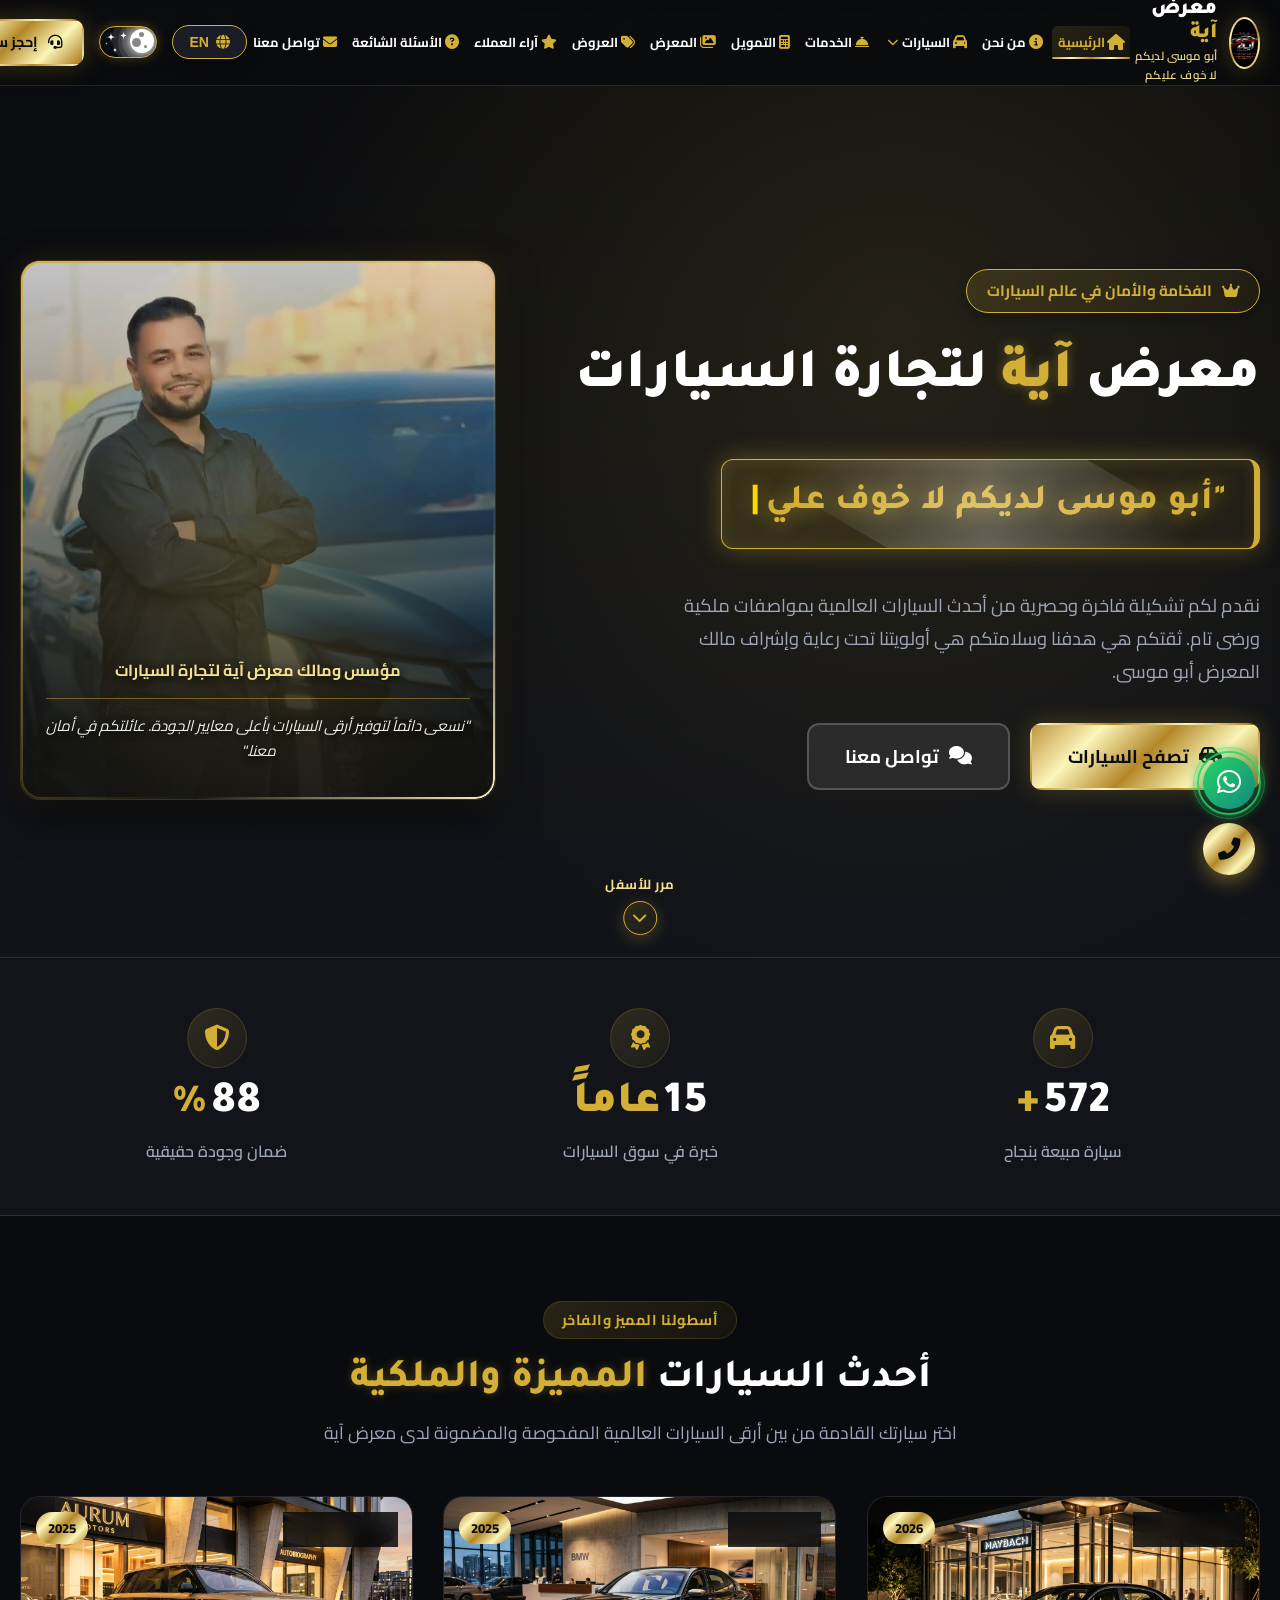
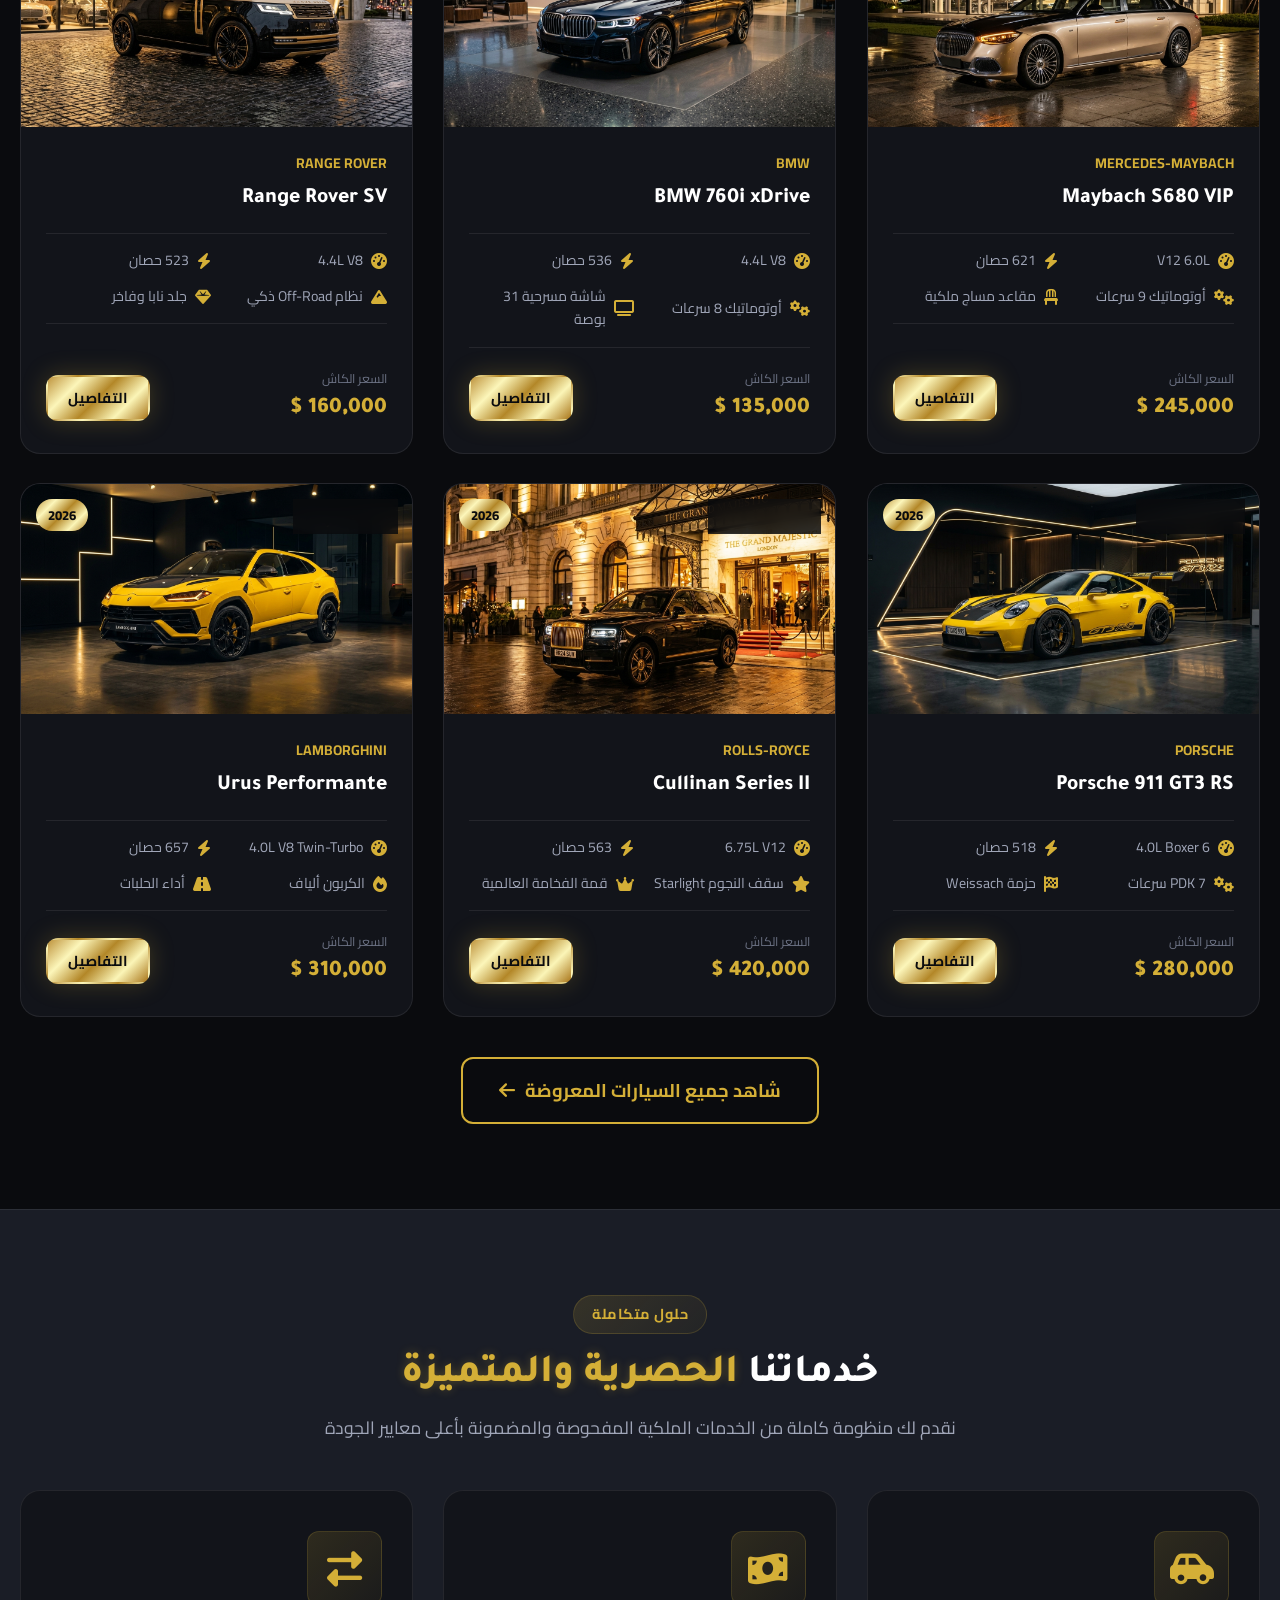
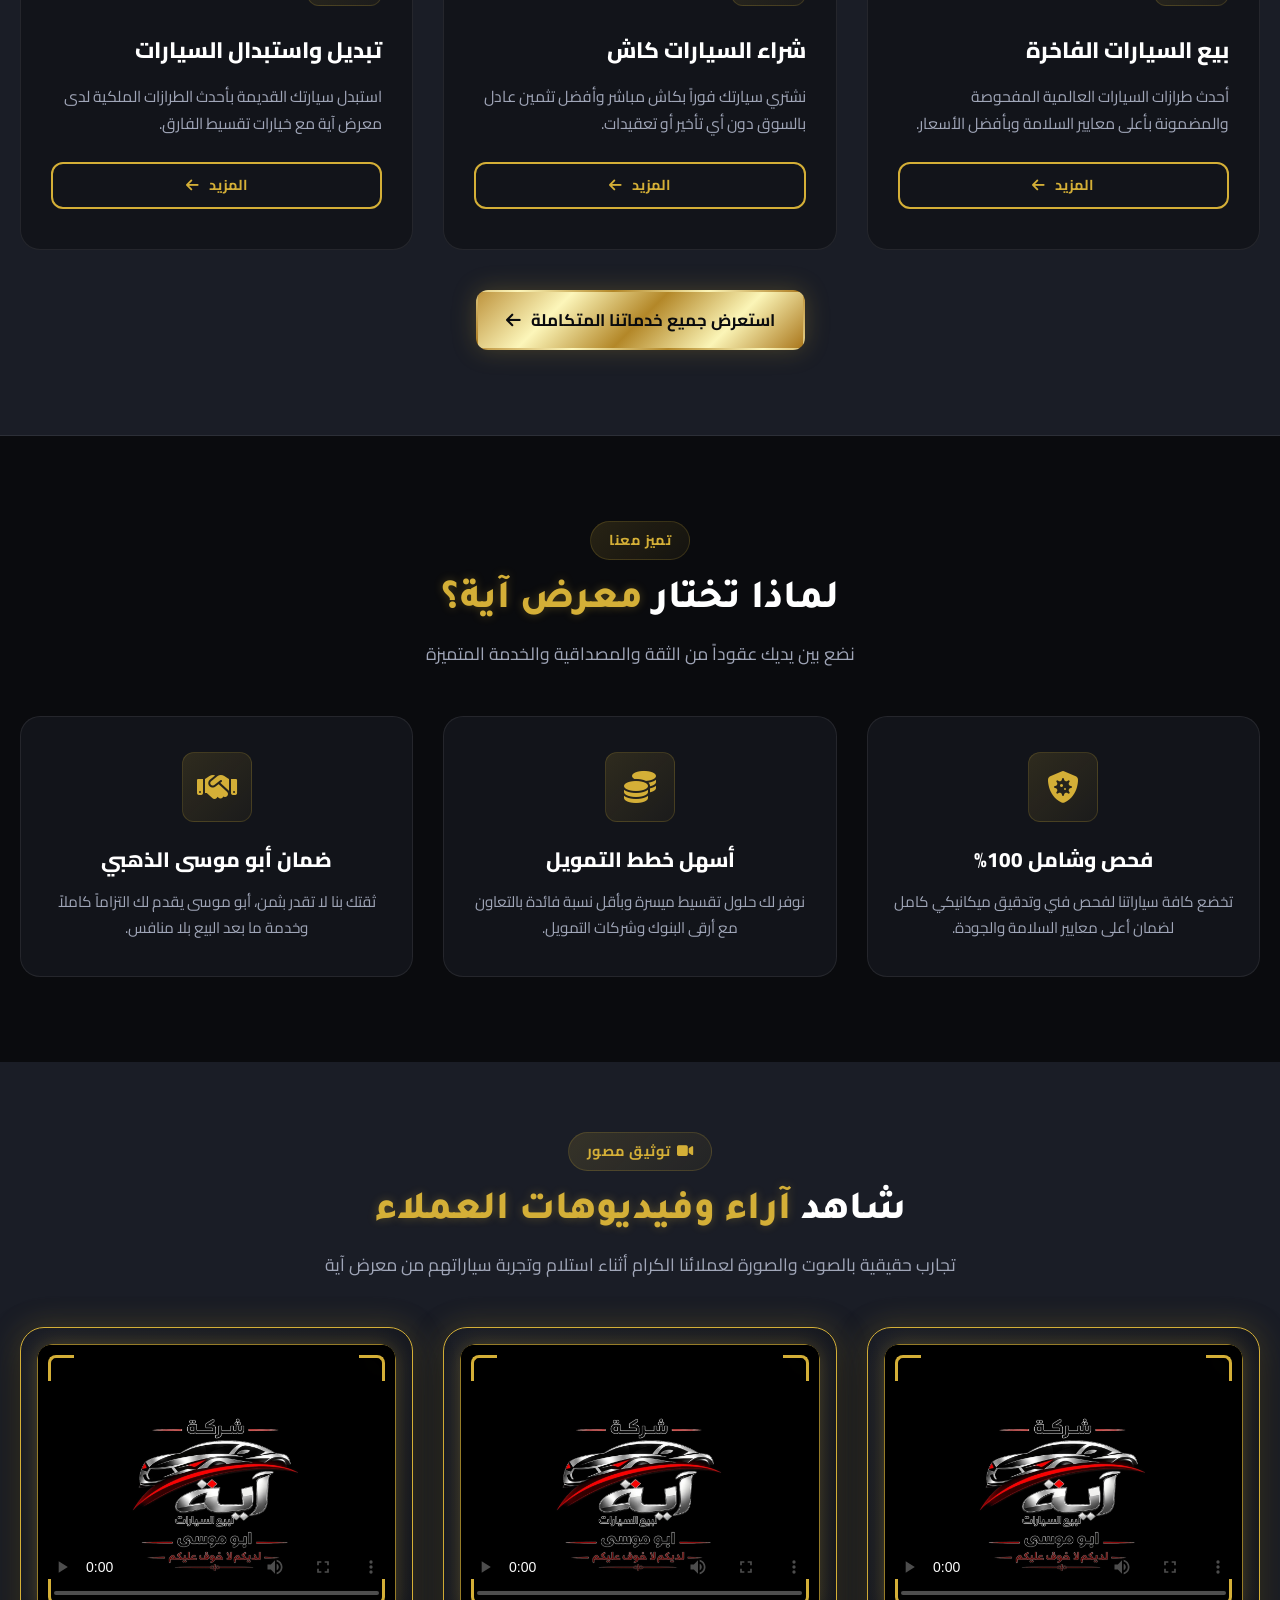
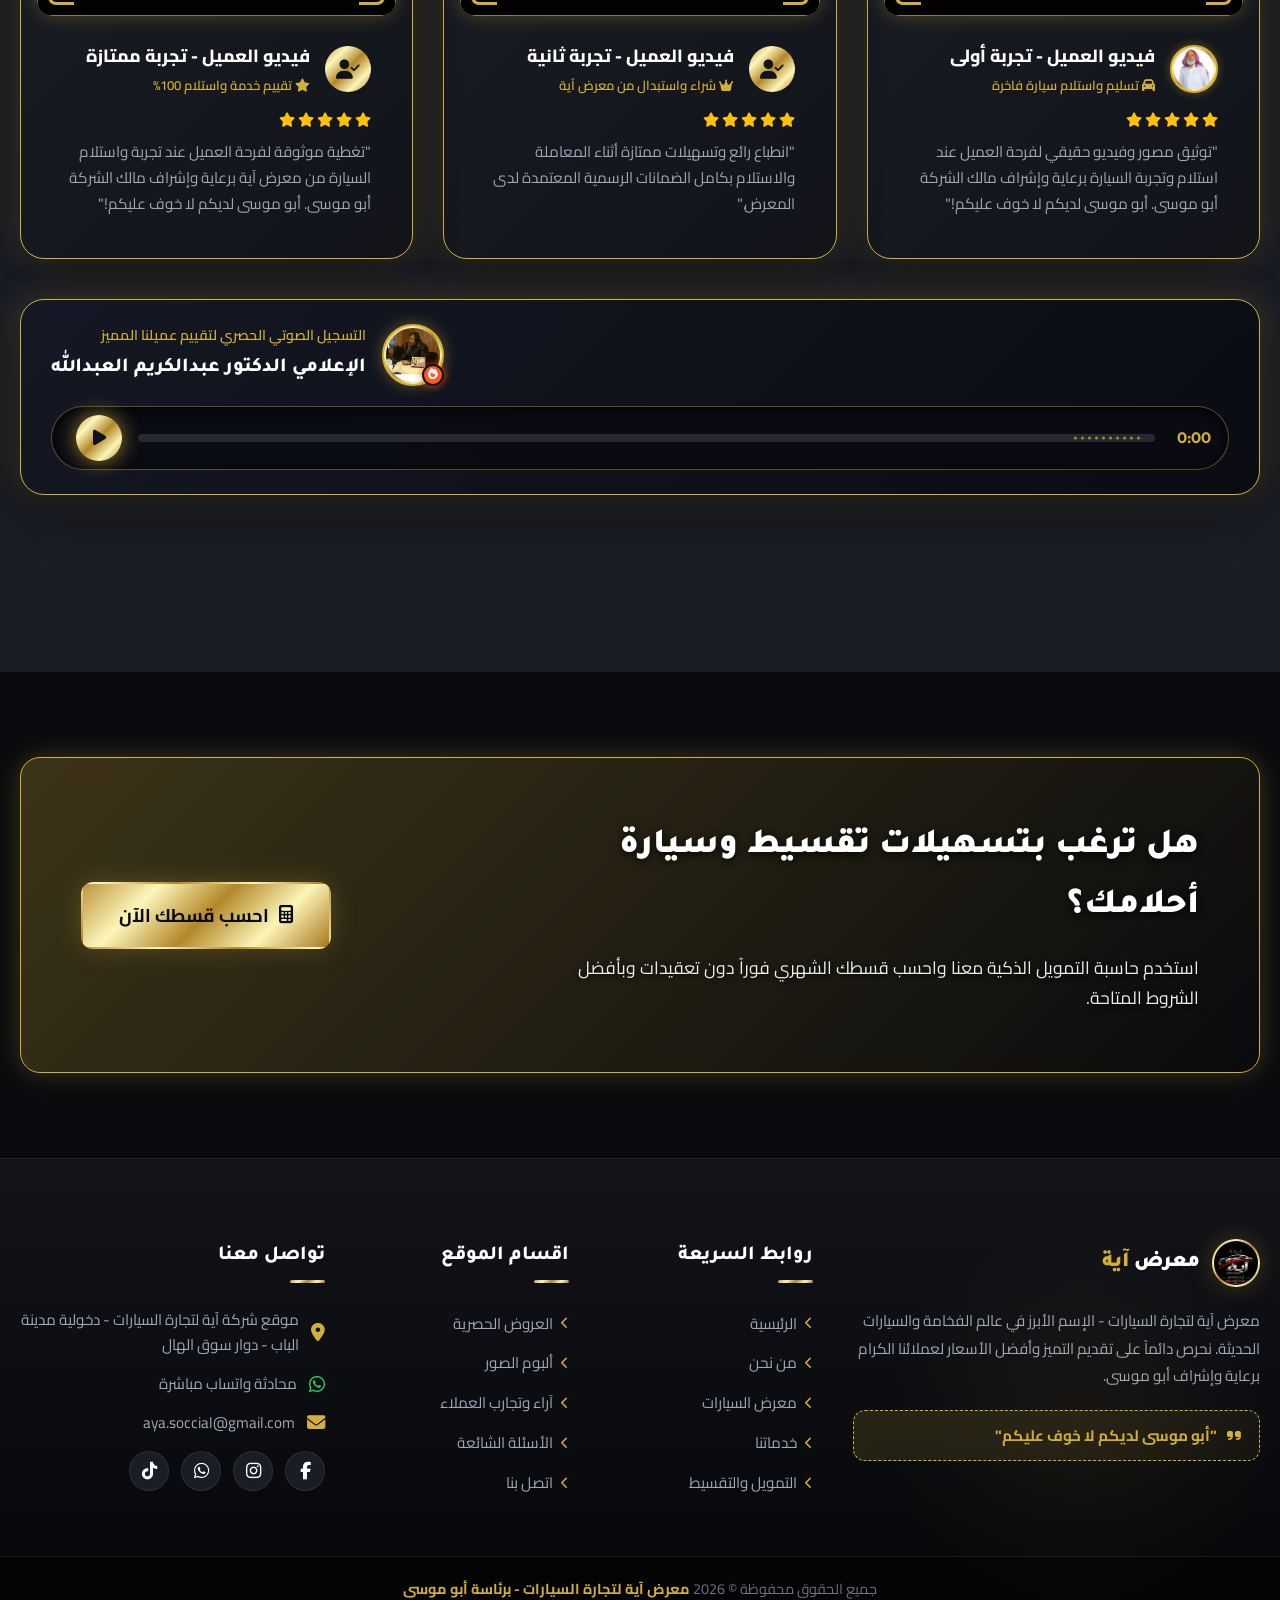
==== index.html @ d74911bb "Update index.html" ====
<!DOCTYPE html>
<html lang="ar" dir="rtl" data-theme="dark">
<head>
  <!-- ========================================== -->
  <!-- 1. الأساسيات والوسوم الرئيسية (Basic Meta Tags) -->
  <!-- ========================================== -->
  <meta charset="UTF-8">
  <meta name="viewport" content="width=device-width, initial-scale=1.0">
  <meta http-equiv="X-UA-Compatible" content="IE=edge">
  
  <title>معرض آية لتجارة السيارات | أبو موسى لديكم لا خوف عليكم</title>
  
  <!-- ========================================== -->
  <!-- 2. تحسين محركات البحث (SEO Meta Tags) -->
  <!-- ========================================== -->
  <meta name="description" content="معرض آية لتجارة السيارات برئاسة أبو موسى - الوجهة الأولى لشراء وبيع وتبديل أفخم السيارات الحديثة والفاخرة بأفضل الأسعار وأرقى خيارات التمويل في مدينة الباب وسوريا.">
  <meta name="keywords" content="معرض آية, تجارة سيارات, أبو موسى, سيارات فاخرة, بيع سيارات, شراء سيارات, تبديل سيارات, تقسيط سيارات, مدينة الباب, معرض سيارات سوريا">
  <meta name="author" content="معرض آية لتجارة السيارات - أبو موسى">
  <meta name="publisher" content="معرض آية لتجارة السيارات">
  <meta name="robots" content="index, follow">
  <meta name="theme-color" content="#0b0e14">

  <!-- ========================================== -->
  <!-- 3. أيقونات الموقع (Favicon & Icons) -->
  <!-- ========================================== -->
  <link rel="icon" type="image/png" href="img/logo.png">
  <link rel="apple-touch-icon" href="img/logo.png">

  <!-- ========================================== -->
  <!-- 4. كروت وسائل التواصل الاجتماعي (Open Graph / Facebook / WhatsApp) -->
  <!-- ========================================== -->
  <meta property="og:type" content="website">
  <meta property="og:locale" content="ar_AR">
  <meta property="og:site_name" content="معرض آية لتجارة السيارات - أبو موسى">
  <meta property="og:title" content="معرض آية لتجارة السيارات | أبو موسى لديكم لا خوف عليكم">
  <meta property="og:description" content="معرض آية لتجارة السيارات برئاسة أبو موسى - الوجهة الأولى لشراء وبيع وتبديل أفخم السيارات الحديثة والفاخرة بأفضل الأسعار وأرقى خيارات التمويل.">
  <meta property="og:image" content="img/logo.png">
  <meta property="og:image:alt" content="معرض آية لتجارة السيارات - أبو موسى">

  <!-- ========================================== -->
  <!-- 5. كروت منصة تويتر (Twitter Cards) -->
  <!-- ========================================== -->
  <meta name="twitter:card" content="summary_large_image">
  <meta name="twitter:title" content="معرض آية لتجارة السيارات | أبو موسى لديكم لا خوف عليكم">
  <meta name="twitter:description" content="معرض آية لتجارة السيارات برئاسة أبو موسى - الوجهة الأولى لشراء وبيع وتبديل أفخم السيارات الحديثة والفاخرة.">
  <meta name="twitter:image" content="img/logo.png">

  <!-- ========================================== -->
  <!-- 6. الخطوط الخارجية (Google Fonts) -->
  <!-- ========================================== -->
  <link rel="preconnect" href="https://fonts.googleapis.com">
  <link rel="preconnect" href="https://fonts.gstatic.com" crossorigin>
  <link href="https://fonts.googleapis.com/css2?family=Cairo:wght@300;400;600;700;800;900&family=Outfit:wght@400;600;700;900&display=swap" rel="stylesheet">

  <!-- ========================================== -->
  <!-- 7. أيقونات FontAwesome -->
  <!-- ========================================== -->
  <link rel="stylesheet" href="https://cdnjs.cloudflare.com/ajax/libs/font-awesome/6.4.0/css/all.min.css">

  <!-- ========================================== -->
  <!-- 8. ملفات التنسيق CSS -->
  <!-- ========================================== -->
  <link rel="stylesheet" href="css/variables.css">
  <link rel="stylesheet" href="css/style.css">
  <link rel="stylesheet" href="css/header.css">
  <link rel="stylesheet" href="css/footer.css">
  <link rel="stylesheet" href="css/home.css">
  <link rel="stylesheet" href="css/cards.css">
  <link rel="stylesheet" href="css/forms.css">
  <link rel="stylesheet" href="css/animations.css">
  <link rel="stylesheet" href="css/responsive.css">

  <!-- ========================================== -->
  <!-- 9. البيانات المنظمة للبحث (Schema.org JSON-LD) -->
  <!-- ========================================== -->
  <script type="application/ld+json">
  {
    "@context": "https://schema.org",
    "@type": "AutoDealer",
    "name": "معرض آية لتجارة السيارات",
    "alternateName": "معرض أبو موسى للسيارات",
    "description": "الوجهة الأولى لشراء وبيع وتبديل أفخم السيارات الحديثة والفاخرة بأفضل الأسعار وأرقى خيارات التمويل.",
    "logo": "img/logo.png",
    "image": "img/logo.png",
    "telephone": ["+963608463934", "+963748801936", "+963959124771"],
    "address": {
      "@type": "PostalAddress",
      "addressLocality": "مدينة الباب",
      "streetAddress": "دوار سوق الهال",
      "addressCountry": "SY"
    },
    "openingHoursSpecification": {
      "@type": "OpeningHoursSpecification",
      "dayOfWeek": [
        "Monday", "Tuesday", "Wednesday", "Thursday", "Friday", "Saturday", "Sunday"
      ],
      "opens": "09:00",
      "closes": "22:00"
    },
    "sameAs": [
      "https://www.facebook.com/share/1CwdWBheX4/",
      "https://www.instagram.com/aboomousaa?igsh=MW90emp2eDJkNTlpcw==",
      "https://wa.me/963959124771",
      "https://www.tiktok.com/@abmosa123?_r=1&_t=ZS-96vhLokNh36"
    ],
    "email": "aya.soccial@gmail.com",
    "priceRange": "$$$$"
  }
  </script>
</head>
<body>

  <!-- Page Loader -->
  <div id="page-loader">
    <div class="loader-content">
      <div class="loader-logo-ring">
        <img src="img/logo.png" alt="شعار معرض آية لتجارة السيارات" class="loader-logo-img">
      </div>
      <div class="loader-text-brand">معرض <span>آية</span> لتجارة السيارات</div>
      <div class="loader-text-tagline">"أبو موسى لديكم لا خوف عليكم"</div>
    </div>
  </div>

  <!-- Top Bar -->
  <div class="topbar">
    <div class="container topbar-content">
      <div class="topbar-info">
        <div class="topbar-item"><i class="fas fa-phone-alt"></i> <span>إتصل بنا: +963 608 463 934 / +963 748 801 936</span></div>
        <div class="topbar-item"><i class="fas fa-map-marker-alt"></i> <span>موقع شركة آية - مدينة الباب، دوار سوق الهال</span></div>
        <div class="topbar-item"><i class="fas fa-clock"></i> <span>يومياً من 9:00 صباحاً - 10:00 مساءً</span></div>
      </div>
      <div class="topbar-social">
        <a href="https://www.facebook.com/share/1CwdWBheX4/" target="_blank" class="social-btn" title="صفحة الفيسبوك الرسمية"><i class="fab fa-facebook-f"></i></a>
        <a href="https://www.instagram.com/aboomousaa?igsh=MW90emp2eDJkNTlpcw==" target="_blank" class="social-btn" title="حساب الانستغرام الرسمي"><i class="fab fa-instagram"></i></a>
        <a href="https://wa.me/963959124771" target="_blank" class="social-btn" title="حساب الواتساب الرسمي"><i class="fab fa-whatsapp"></i></a>
        <a href="https://www.tiktok.com/@abmosa123?_r=1&_t=ZS-96vhLokNh36" target="_blank" target="_blank" class="social-btn" title="حساب التيك توك الرسمي"><i class="fab fa-tiktok"></i></a>
      </div>
    </div>
  </div>

  <!-- Header / Navigation -->
  <header class="main-header">
    <div class="container header-container">
      <!-- Logo -->
      <a href="index.html" class="brand-logo">
        <div class="logo-img-wrap">
          <img src="img/logo.png" alt="شعار معرض آية لتجارة السيارات" class="logo-img">
        </div>
        <div class="logo-text">
          <span class="logo-title">معرض <span>آية</span></span>
          <span class="logo-tagline">أبو موسى لديكم لا خوف عليكم</span>
        </div>
      </a>

      <!-- Main Navigation -->
      <nav class="main-nav">
        <ul class="nav-list">
          <li><a href="index.html" class="nav-link active" data-i18n="nav_home"><i class="fas fa-home"></i> <span>الرئيسية</span></a></li>
          <li><a href="about.html" class="nav-link" data-i18n="nav_about"><i class="fas fa-info-circle"></i> <span>من نحن</span></a></li>
          <li class="nav-item-dropdown">
            <a href="cars.html" class="nav-link" data-i18n="nav_cars">
              <i class="fas fa-car"></i> <span>السيارات</span> <i class="fas fa-chevron-down chevron-arrow"></i>
            </a>
            <ul class="dropdown-menu-vip">
              <li><a href="cars.html" class="dropdown-item-link"><i class="fas fa-border-all"></i> <span>جميع السيارات</span></a></li>
              <li><a href="cars.html?category=used" class="dropdown-item-link"><i class="fas fa-history"></i> <span>سيارات مستعملة</span></a></li>
              <li><a href="cars.html?category=pickup" class="dropdown-item-link"><i class="fas fa-truck-pickup"></i> <span>سيارات بيك آب (Pick-Up)</span></a></li>
              <li><a href="cars.html?category=new" class="dropdown-item-link"><i class="fas fa-certificate"></i> <span>سيارات جديدة (2024-2026)</span></a></li>
              <li><a href="cars.html?category=luxury" class="dropdown-item-link"><i class="fas fa-crown"></i> <span>سيارات ملكية وفاخرة</span></a></li>
            </ul>
          </li>
          <li><a href="services.html" class="nav-link" data-i18n="nav_services"><i class="fas fa-concierge-bell"></i> <span>الخدمات</span></a></li>
          <li><a href="financing.html" class="nav-link" data-i18n="nav_financing"><i class="fas fa-calculator"></i> <span>التمويل</span></a></li>
          <li><a href="gallery.html" class="nav-link" data-i18n="nav_gallery"><i class="fas fa-images"></i> <span>المعرض</span></a></li>
          <li><a href="offers.html" class="nav-link" data-i18n="nav_offers"><i class="fas fa-tags"></i> <span>العروض</span></a></li>
          <li><a href="testimonials.html" class="nav-link" data-i18n="nav_testimonials"><i class="fas fa-star"></i> <span>آراء العملاء</span></a></li>
          <li><a href="faq.html" class="nav-link" data-i18n="nav_faq"><i class="fas fa-question-circle"></i> <span>الأسئلة الشائعة</span></a></li>
          <li><a href="contact.html" class="nav-link" data-i18n="nav_contact"><i class="fas fa-envelope"></i> <span>تواصل معنا</span></a></li>
        </ul>
      </nav>

      <!-- Actions -->
      <div class="header-actions">
        <button class="lang-toggle-btn" title="Language / اللغة"><i class="fas fa-globe"></i> <span>EN</span></button>
        <label class="switch theme-switch" title="تغيير الوضع (ليلي / نهاري)">
          <input id="theme-toggle" class="theme-toggle-input" type="checkbox" checked>
          <div class="slider round">
            <div class="sun-moon">
              <svg id="moon-dot-1" class="moon-dot" viewBox="0 0 100 100"><circle cx="50" cy="50" r="50"></circle></svg>
              <svg id="moon-dot-2" class="moon-dot" viewBox="0 0 100 100"><circle cx="50" cy="50" r="50"></circle></svg>
              <svg id="moon-dot-3" class="moon-dot" viewBox="0 0 100 100"><circle cx="50" cy="50" r="50"></circle></svg>
              <svg id="light-ray-1" class="light-ray" viewBox="0 0 100 100"><circle cx="50" cy="50" r="50"></circle></svg>
              <svg id="light-ray-2" class="light-ray" viewBox="0 0 100 100"><circle cx="50" cy="50" r="50"></circle></svg>
              <svg id="light-ray-3" class="light-ray" viewBox="0 0 100 100"><circle cx="50" cy="50" r="50"></circle></svg>
              <svg id="cloud-1" class="cloud-dark" viewBox="0 0 100 100"><circle cx="50" cy="50" r="50"></circle></svg>
              <svg id="cloud-2" class="cloud-dark" viewBox="0 0 100 100"><circle cx="50" cy="50" r="50"></circle></svg>
              <svg id="cloud-3" class="cloud-dark" viewBox="0 0 100 100"><circle cx="50" cy="50" r="50"></circle></svg>
              <svg id="cloud-4" class="cloud-light" viewBox="0 0 100 100"><circle cx="50" cy="50" r="50"></circle></svg>
              <svg id="cloud-5" class="cloud-light" viewBox="0 0 100 100"><circle cx="50" cy="50" r="50"></circle></svg>
              <svg id="cloud-6" class="cloud-light" viewBox="0 0 100 100"><circle cx="50" cy="50" r="50"></circle></svg>
            </div>
            <div class="stars">
              <svg id="star-1" class="star" viewBox="0 0 20 20"><path d="M 0 10 C 10 10,10 10,0 10 C 10 10,10 10,10 20 C 10 10,10 10,20 10 C 10 10,10 10,10 0 C 10 10,10 10,0 10 Z"></path></svg>
              <svg id="star-2" class="star" viewBox="0 0 20 20"><path d="M 0 10 C 10 10,10 10,0 10 C 10 10,10 10,10 20 C 10 10,10 10,20 10 C 10 10,10 10,10 0 C 10 10,10 10,0 10 Z"></path></svg>
              <svg id="star-3" class="star" viewBox="0 0 20 20"><path d="M 0 10 C 10 10,10 10,0 10 C 10 10,10 10,10 20 C 10 10,10 10,20 10 C 10 10,10 10,10 0 C 10 10,10 10,0 10 Z"></path></svg>
              <svg id="star-4" class="star" viewBox="0 0 20 20"><path d="M 0 10 C 10 10,10 10,0 10 C 10 10,10 10,10 20 C 10 10,10 10,20 10 C 10 10,10 10,10 0 C 10 10,10 10,0 10 Z"></path></svg>
            </div>
          </div>
        </label>
        <a href="contact.html" class="btn btn-gold btn-sm d-none-mobile" data-i18n="btn_book">
          <i class="fas fa-headset"></i> إحجز سيارتك
        </a>
        <button class="hamburger-btn" aria-label="القائمة الجانبية">
          <span></span><span></span><span></span>
        </button>
      </div>
    </div>
  </header>

  <!-- Mobile Navigation Drawer -->
  <div class="mobile-drawer-overlay"></div>
  <div class="mobile-drawer">
    <div class="mobile-drawer-header">
      <div class="brand-logo">
        <div class="logo-img-wrap" style="width:40px;height:40px;">
          <img src="img/logo.png" alt="شعار معرض آية" class="logo-img">
        </div>
        <span class="logo-title" style="font-size:1.1rem;">معرض <span>آية</span></span>
      </div>
      <button class="mobile-drawer-close btn-glass" style="width:36px;height:36px;border-radius:50%;"><i class="fas fa-times"></i></button>
    </div>
    <ul class="mobile-nav-list">
      <li><a href="index.html" class="mobile-nav-link active"><i class="fas fa-home"></i> <span>الرئيسية</span></a></li>
      <li><a href="about.html" class="mobile-nav-link"><i class="fas fa-info-circle"></i> <span>من نحن</span></a></li>
      <li class="mobile-nav-dropdown-item">
        <a href="cars.html" class="mobile-nav-link"><i class="fas fa-car"></i> <span>السيارات</span> <i class="fas fa-chevron-down mobile-chevron-arrow"></i></a>
        <div class="mobile-sub-menu">
          <a href="cars.html" class="mobile-sub-link"><i class="fas fa-border-all"></i> <span>جميع السيارات</span></a>
          <a href="cars.html?category=used" class="mobile-sub-link"><i class="fas fa-history"></i> <span>سيارات مستعملة</span></a>
          <a href="cars.html?category=pickup" class="mobile-sub-link"><i class="fas fa-truck-pickup"></i> <span>سيارات بيك آب</span></a>
          <a href="cars.html?category=new" class="mobile-sub-link"><i class="fas fa-certificate"></i> <span>سيارات جديدة</span></a>
          <a href="cars.html?category=luxury" class="mobile-sub-link"><i class="fas fa-crown"></i> <span>سيارات فاخرة</span></a>
        </div>
      </li>
      <li><a href="services.html" class="mobile-nav-link"><i class="fas fa-concierge-bell"></i> <span>الخدمات</span></a></li>
      <li><a href="financing.html" class="mobile-nav-link"><i class="fas fa-calculator"></i> <span>التمويل</span></a></li>
      <li><a href="gallery.html" class="mobile-nav-link"><i class="fas fa-images"></i> <span>المعرض</span></a></li>
      <li><a href="offers.html" class="mobile-nav-link"><i class="fas fa-tags"></i> <span>العروض</span></a></li>
      <li><a href="testimonials.html" class="mobile-nav-link"><i class="fas fa-star"></i> <span>آراء العملاء</span></a></li>
      <li><a href="faq.html" class="mobile-nav-link"><i class="fas fa-question-circle"></i> <span>الأسئلة الشائعة</span></a></li>
      <li><a href="contact.html" class="mobile-nav-link"><i class="fas fa-envelope"></i> <span>تواصل معنا</span></a></li>
    </ul>
    <div style="margin-top:auto; padding-top:20px; border-top:1px solid var(--border-subtle);">
      <a href="contact.html" class="btn btn-gold" style="width:100%;">تواصل مع أبو موسى</a>
    </div>
  </div>

  <main>
    <!-- SVG Pencil Texture Filter for Doodle Icons -->
    <svg style="visibility: hidden; position: absolute; width: 0; height: 0;" xmlns="http://www.w3.org/2000/svg">
      <defs>
        <filter id="pencil-texture" x="-10%" y="-10%" width="120%" height="120%">
          <feTurbulence type="fractalNoise" baseFrequency="0.04" numOctaves="3" result="noise"></feTurbulence>
          <feDisplacementMap in="SourceGraphic" in2="noise" scale="3" xChannelSelector="R" yChannelSelector="G"></feDisplacementMap>
        </filter>
      </defs>
    </svg>

    <!-- Hero Section -->
    <section class="hero-section">
      <div class="hero-bg-overlay"></div>
      <div class="container">
        <div class="hero-grid">
          <!-- Text Content -->
          <div class="hero-content scroll-reveal">
            <div class="hero-badge">
              <i class="fas fa-crown"></i> الفخامة والأمان في عالم السيارات
            </div>
            <h1 class="hero-title" data-i18n="hero_title">
              معرض <span class="gold-gradient-title">آية</span> لتجارة السيارات
            </h1>
            <div class="hero-tagline-quote gold-shimmer">
              "أبو موسى لديكم لا خوف عليكم"
            </div>
            <p class="hero-description">
              نقدم لكم تشكيلة فاخرة وحصرية من أحدث السيارات العالمية بمواصفات ملكية ورضى تام. ثقتكم هي هدفنا وسلامتكم هي أولويتنا تحت رعاية وإشراف مالك المعرض أبو موسى.
            </p>
            <div class="hero-btns">
              <a href="cars.html" class="btn btn-gold btn-lg">
                <i class="fas fa-car-side"></i> تصفح السيارات
              </a>
              <a href="contact.html" class="btn btn-glass btn-lg">
                <i class="fas fa-comments"></i> تواصل معنا
              </a>
            </div>
          </div>

          <!-- Owner Card -->
          <div class="owner-card-hero scroll-reveal">
            <div class="owner-card-bg">
              <img src="img/aboomussa11.jpg" alt="أبو موسى - مالك معرض آية لتجارة السيارات" class="owner-full-img" onerror="this.onerror=null; this.src='img/owner/abu_mousa.jpg';">
              <div class="owner-card-overlay"></div>
            </div>
            <div class="owner-card-content">
             
              <p class="owner-title">مؤسس ومالك معرض آية لتجارة السيارات</p>
              <p class="owner-quote-text">
                "نسعى دائماً لتوفير أرقى السيارات بأعلى معايير الجودة. عائلتكم في أمان معنا."
              </p>
            </div>
          </div>
        </div>
      </div>

      <!-- Scroll Down Indicator Button -->
      <a href="#stats-section" class="hero-scroll-down" aria-label="مرر للأسفل">
        <span>مرر للأسفل</span>
        <i class="fas fa-chevron-down"></i>
      </a>
    </section>

    <!-- Stats Counter Section -->
    <section class="stats-section" id="stats-section">
      <div class="container">
        <div class="stats-grid">
          <div class="stat-item">
            <div class="stat-icon"><i class="fas fa-car"></i></div>
            <div class="stat-number" data-target="850" data-suffix="+">0</div>
            <div class="stat-label">سيارة مبيعة بنجاح</div>
          </div>
          <div class="stat-item">
            <div class="stat-icon"><i class="fas fa-award"></i></div>
            <div class="stat-number" data-target="15" data-suffix=" عاماً">0</div>
            <div class="stat-label">خبرة في سوق السيارات</div>
          </div>
          <div class="stat-item">
            <div class="stat-icon"><i class="fas fa-shield-alt"></i></div>
            <div class="stat-number" data-target="100" data-suffix="%">0</div>
            <div class="stat-label">ضمان وجودة حقيقية</div>
          </div>
        </div>
      </div>
    </section>

    <!-- Featured Cars Preview Section -->
    <section>
      <div class="container">
        <div class="section-header scroll-reveal">
          <span class="section-badge">أسطولنا المميز والفاخر</span>
          <h2 class="section-title">أحدث السيارات <span>المميزة والملكية</span></h2>
          <p class="section-subtitle">اختر سيارتك القادمة من بين أرقى السيارات العالمية المفحوصة والمضمونة لدى معرض آية</p>
        </div>

        <div class="cars-grid scroll-reveal">
          <!-- Car Card 1: Maybach -->
          <div class="car-card">
            <div class="car-image-box">
              <img src="img/cars/maybach_s680.jpg" alt="مرسيدس مايباخ S680" class="car-image" onerror="this.onerror=null; this.src='img/cars/maybach_s680.svg';">
              <span class="car-badge">جديد 2026 VIP</span>
              <span class="car-year-badge">2026</span>
            </div>
            <div class="car-details">
              <span class="car-brand-model">Mercedes-Maybach</span>
              <h3 class="car-title">Maybach S680 VIP</h3>
              <div class="car-specs-grid">
                <div class="spec-item"><i class="fas fa-tachometer-alt"></i> V12 6.0L</div>
                <div class="spec-item"><i class="fas fa-bolt"></i> 621 حصان</div>
                <div class="spec-item"><i class="fas fa-cogs"></i> أوتوماتيك 9 سرعات</div>
                <div class="spec-item"><i class="fas fa-chair"></i> مقاعد مساج ملكية</div>
              </div>
              <div class="car-footer">
                <div class="car-price-box">
                  <span class="price-label">السعر الكاش</span>
                  <span class="price-value">245,000 $</span>
                </div>
                <a href="cars.html" class="btn btn-gold btn-sm">التفاصيل</a>
              </div>
            </div>
          </div>

          <!-- Car Card 2: BMW 760i -->
          <div class="car-card">
            <div class="car-image-box">
              <img src="img/cars/bmw_760i.jpg" alt="بي إم دبليو 760i" class="car-image" onerror="this.onerror=null; this.src='img/cars/bmw_760i.svg';">
              <span class="car-badge">VIP Edition</span>
              <span class="car-year-badge">2025</span>
            </div>
            <div class="car-details">
              <span class="car-brand-model">BMW</span>
              <h3 class="car-title">BMW 760i xDrive</h3>
              <div class="car-specs-grid">
                <div class="spec-item"><i class="fas fa-tachometer-alt"></i> 4.4L V8</div>
                <div class="spec-item"><i class="fas fa-bolt"></i> 536 حصان</div>
                <div class="spec-item"><i class="fas fa-cogs"></i> أوتوماتيك 8 سرعات</div>
                <div class="spec-item"><i class="fas fa-tv"></i> شاشة مسرحية 31 بوصة</div>
              </div>
              <div class="car-footer">
                <div class="car-price-box">
                  <span class="price-label">السعر الكاش</span>
                  <span class="price-value">135,000 $</span>
                </div>
                <a href="cars.html" class="btn btn-gold btn-sm">التفاصيل</a>
              </div>
            </div>
          </div>

          <!-- Car Card 3: Range Rover SV -->
          <div class="car-card">
            <div class="car-image-box">
              <img src="img/cars/range_rover.jpg" alt="رينج روفر افيوجرافي" class="car-image" onerror="this.onerror=null; this.src='img/cars/range_rover.svg';">
              <span class="car-badge">Autobiography</span>
              <span class="car-year-badge">2025</span>
            </div>
            <div class="car-details">
              <span class="car-brand-model">Range Rover</span>
              <h3 class="car-title">Range Rover SV</h3>
              <div class="car-specs-grid">
                <div class="spec-item"><i class="fas fa-tachometer-alt"></i> 4.4L V8</div>
                <div class="spec-item"><i class="fas fa-bolt"></i> 523 حصان</div>
                <div class="spec-item"><i class="fas fa-mountain"></i> نظام Off-Road ذكي</div>
                <div class="spec-item"><i class="fas fa-gem"></i> جلد نابا وفاخر</div>
              </div>
              <div class="car-footer">
                <div class="car-price-box">
                  <span class="price-label">السعر الكاش</span>
                  <span class="price-value">160,000 $</span>
                </div>
                <a href="cars.html" class="btn btn-gold btn-sm">التفاصيل</a>
              </div>
            </div>
          </div>

          <!-- Car Card 4: Porsche 911 GT3 RS -->
          <div class="car-card">
            <div class="car-image-box">
              <img src="img/cars/porsche_911.jpg" alt="بورشه 911 GT3 RS" class="car-image" onerror="this.onerror=null; this.src='img/cars/porsche_911.svg';">
              <span class="car-badge">رياضية خارقة</span>
              <span class="car-year-badge">2026</span>
            </div>
            <div class="car-details">
              <span class="car-brand-model">Porsche</span>
              <h3 class="car-title">Porsche 911 GT3 RS</h3>
              <div class="car-specs-grid">
                <div class="spec-item"><i class="fas fa-tachometer-alt"></i> 4.0L Boxer 6</div>
                <div class="spec-item"><i class="fas fa-bolt"></i> 518 حصان</div>
                <div class="spec-item"><i class="fas fa-cogs"></i> PDK 7 سرعات</div>
                <div class="spec-item"><i class="fas fa-flag-checkered"></i> حزمة Weissach</div>
              </div>
              <div class="car-footer">
                <div class="car-price-box">
                  <span class="price-label">السعر الكاش</span>
                  <span class="price-value">280,000 $</span>
                </div>
                <a href="cars.html" class="btn btn-gold btn-sm">التفاصيل</a>
              </div>
            </div>
          </div>

          <!-- Car Card 5: Rolls-Royce Cullinan -->
          <div class="car-card">
            <div class="car-image-box">
              <img src="img/cars/rolls_royce.jpg" alt="رولز رويس كولينان" class="car-image" onerror="this.onerror=null; this.src='img/cars/rolls_royce.svg';">
              <span class="car-badge">القمة الملكية</span>
              <span class="car-year-badge">2026</span>
            </div>
            <div class="car-details">
              <span class="car-brand-model">Rolls-Royce</span>
              <h3 class="car-title">Cullinan Series II</h3>
              <div class="car-specs-grid">
                <div class="spec-item"><i class="fas fa-tachometer-alt"></i> 6.75L V12</div>
                <div class="spec-item"><i class="fas fa-bolt"></i> 563 حصان</div>
                <div class="spec-item"><i class="fas fa-star"></i> سقف النجوم Starlight</div>
                <div class="spec-item"><i class="fas fa-crown"></i> قمة الفخامة العالمية</div>
              </div>
              <div class="car-footer">
                <div class="car-price-box">
                  <span class="price-label">السعر الكاش</span>
                  <span class="price-value">420,000 $</span>
                </div>
                <a href="cars.html" class="btn btn-gold btn-sm">التفاصيل</a>
              </div>
            </div>
          </div>

          <!-- Car Card 6: Lamborghini Urus -->
          <div class="car-card">
            <div class="car-image-box">
              <img src="img/cars/lamborghini_urus.jpg" alt="لامبورغيني أوروس" class="car-image" onerror="this.onerror=null; this.src='img/cars/lamborghini_urus.svg';">
              <span class="car-badge">Performante</span>
              <span class="car-year-badge">2026</span>
            </div>
            <div class="car-details">
              <span class="car-brand-model">Lamborghini</span>
              <h3 class="car-title">Urus Performante</h3>
              <div class="car-specs-grid">
                <div class="spec-item"><i class="fas fa-tachometer-alt"></i> 4.0L V8 Twin-Turbo</div>
                <div class="spec-item"><i class="fas fa-bolt"></i> 657 حصان</div>
                <div class="spec-item"><i class="fas fa-fire"></i> الكربون ألياف</div>
                <div class="spec-item"><i class="fas fa-road"></i> أداء الحلبات</div>
              </div>
              <div class="car-footer">
                <div class="car-price-box">
                  <span class="price-label">السعر الكاش</span>
                  <span class="price-value">310,000 $</span>
                </div>
                <a href="cars.html" class="btn btn-gold btn-sm">التفاصيل</a>
              </div>
            </div>
          </div>
        </div>

        <div class="section-cta-wrap scroll-reveal">
          <a href="cars.html" class="btn btn-outline-gold btn-lg">
            شاهد جميع السيارات المعروضة <i class="fas fa-arrow-left"></i>
          </a>
        </div>
      </div>
    </section>

    <!-- Services Preview Section -->
    <section style="background:var(--bg-surface-elevated); border-top:1px solid var(--border-subtle); border-bottom:1px solid var(--border-subtle);">
      <div class="container">
        <div class="section-header scroll-reveal">
          <span class="section-badge">حلول متكاملة</span>
          <h2 class="section-title">خدماتنا <span>الحصرية والمتميزة</span></h2>
          <p class="section-subtitle">نقدم لك منظومة كاملة من الخدمات الملكية المفحوصة والمضمونة بأعلى معايير الجودة</p>
        </div>

        <div class="services-grid scroll-reveal">
          <div class="service-card">
            <div class="service-icon-box"><i class="fas fa-car-side"></i></div>
            <h3 class="service-title">بيع السيارات الفاخرة</h3>
            <p class="service-desc">أحدث طرازات السيارات العالمية المفحوصة والمضمونة بأعلى معايير السلامة وبأفضل الأسعار.</p>
            <a href="services.html" class="btn btn-outline-gold btn-sm" style="margin-top:auto;">المزيد <i class="fas fa-arrow-left"></i></a>
          </div>

          <div class="service-card">
            <div class="service-icon-box"><i class="fas fa-money-bill-wave"></i></div>
            <h3 class="service-title">شراء السيارات كاش</h3>
            <p class="service-desc">نشتري سيارتك فوراً بكاش مباشر وأفضل تثمين عادل بالسوق دون أي تأخير أو تعقيدات.</p>
            <a href="services.html" class="btn btn-outline-gold btn-sm" style="margin-top:auto;">المزيد <i class="fas fa-arrow-left"></i></a>
          </div>

          <div class="service-card">
            <div class="service-icon-box"><i class="fas fa-exchange-alt"></i></div>
            <h3 class="service-title">تبديل واستبدال السيارات</h3>
            <p class="service-desc">استبدل سيارتك القديمة بأحدث الطرازات الملكية لدى معرض آية مع خيارات تقسيط الفارق.</p>
            <a href="services.html" class="btn btn-outline-gold btn-sm" style="margin-top:auto;">المزيد <i class="fas fa-arrow-left"></i></a>
          </div>
        </div>

        <div style="text-align:center; margin-top:40px;" class="scroll-reveal">
          <a href="services.html" class="btn btn-gold btn-md">
            استعرض جميع خدماتنا المتكاملة <i class="fas fa-arrow-left"></i>
          </a>
        </div>
      </div>
    </section>

    <!-- Why Choose Aya Showroom Section -->
    <section>
      <div class="container">
        <div class="section-header scroll-reveal">
          <span class="section-badge">تميز معنا</span>
          <h2 class="section-title">لماذا تختار <span>معرض آية؟</span></h2>
          <p class="section-subtitle">نضع بين يديك عقوداً من الثقة والمصداقية والخدمة المتميزة</p>
        </div>

        <div class="features-grid scroll-reveal">
          <div class="feature-card">
            <div class="feature-icon"><i class="fas fa-shield-virus"></i></div>
            <h3 class="feature-title">فحص وشامل 100%</h3>
            <p class="feature-desc">تخضع كافة سياراتنا لفحص فني وتدقيق ميكانيكي كامل لضمان أعلى معايير السلامة والجودة.</p>
          </div>

          <div class="feature-card">
            <div class="feature-icon"><i class="fas fa-coins"></i></div>
            <h3 class="feature-title">أسهل خطط التمويل</h3>
            <p class="feature-desc">نوفر لك حلول تقسيط ميسرة وبأقل نسبة فائدة بالتعاون مع أرقى البنوك وشركات التمويل.</p>
          </div>

          <div class="feature-card">
            <div class="feature-icon"><i class="fas fa-handshake"></i></div>
            <h3 class="feature-title">ضمان أبو موسى الذهبي</h3>
            <p class="feature-desc">ثقتك بنا لا تقدر بثمن، أبو موسى يقدم لك التزاماً كاملاً وخدمة ما بعد البيع بلا منافس.</p>
          </div>
        </div>
      </div>
    </section>

    <!-- Video Testimonials Section (Index) -->
    <section style="background:var(--bg-surface-elevated); padding:70px 0;">
      <div class="container">
        <div class="section-header scroll-reveal text-center">
          <span class="section-badge"><i class="fas fa-video"></i> توثيق مصور</span>
          <h2 class="section-title">شاهد <span>آراء وفيديوهات العملاء</span></h2>
          <p class="section-subtitle">تجارب حقيقية بالصوت والصورة لعملائنا الكرام أثناء استلام وتجربة سياراتهم من معرض آية</p>
        </div>

        <div class="testimonials-grid scroll-reveal">
          
          <!-- Video Card 1 -->
          <div class="royal-video-card">
            <div class="royal-video-frame">
              <span class="royal-video-badge"><i class="fas fa-crown"></i> فيديو تسليم وتجربة 1</span>
              <div class="royal-inner-video-border">
                <div class="royal-corner royal-corner-tl"></div>
                <div class="royal-corner royal-corner-tr"></div>
                <div class="royal-corner royal-corner-bl"></div>
                <div class="royal-corner royal-corner-br"></div>
                
                <video controls preload="metadata" class="royal-native-video" poster="img/logo.png">
                  <source src="videos/video.mp4.mp4" type="video/mp4">
                  متصفحك لا يدعم تشغيل الفيديو.
                </video>
              </div>
            </div>
            <div class="testimonial-info">
              <div class="client-header">
                <div class="client-avatar-img-wrap" style="width:48px; height:48px; border-radius:50%; border:2px solid var(--gold-primary); padding:2px; background:var(--gold-gradient); flex-shrink:0; overflow:hidden; box-shadow:0 0 10px rgba(212,175,55,0.4);">
                  <img src="img/testimonials/client_video1.png" alt="صورة العميل" style="width:100%; height:100%; object-fit:cover; object-position: top center; border-radius:50%;">
                </div>
                <div class="client-details">
                  <h4>فيديو العميل - تجربة أولى</h4>
                  <span class="client-car-purchased"><i class="fas fa-car"></i> تسليم واستلام سيارة فاخرة</span>
                </div>
              </div>
              <div class="rating-stars">
                <i class="fas fa-star"></i><i class="fas fa-star"></i><i class="fas fa-star"></i><i class="fas fa-star"></i><i class="fas fa-star"></i>
              </div>
              <p class="client-comment">
                "توثيق مصور وفيديو حقيقي لفرحة العميل عند استلام وتجربة السيارة برعاية وإشراف مالك الشركة أبو موسى. أبو موسى لديكم لا خوف عليكم!"
              </p>
            </div>
          </div>

          <!-- Video Card 2 -->
          <div class="royal-video-card">
            <div class="royal-video-frame">
              <span class="royal-video-badge"><i class="fas fa-crown"></i> فيديو تسليم وتجربة 2</span>
              <div class="royal-inner-video-border">
                <div class="royal-corner royal-corner-tl"></div>
                <div class="royal-corner royal-corner-tr"></div>
                <div class="royal-corner royal-corner-bl"></div>
                <div class="royal-corner royal-corner-br"></div>
                
                <video controls preload="metadata" class="royal-native-video" poster="img/logo.png">
                  <source src="videos/video1.mp4.mp4" type="video/mp4">
                  متصفحك لا يدعم تشغيل الفيديو.
                </video>
              </div>
            </div>
            <div class="testimonial-info">
              <div class="client-header">
                <div class="client-avatar-icon" style="width:46px; height:46px; border-radius:50%; background:var(--gold-gradient); color:#0F131D; display:flex; align-items:center; justify-content:center; font-size:1.2rem; flex-shrink:0;"><i class="fas fa-user-check"></i></div>
                <div class="client-details">
                  <h4>فيديو العميل - تجربة ثانية</h4>
                  <span class="client-car-purchased"><i class="fas fa-crown"></i> شراء واستبدال من معرض آية</span>
                </div>
              </div>
              <div class="rating-stars">
                <i class="fas fa-star"></i><i class="fas fa-star"></i><i class="fas fa-star"></i><i class="fas fa-star"></i><i class="fas fa-star"></i>
              </div>
              <p class="client-comment">
                "انطباع رائع وتسهيلات ممتازة أثناء المعاملة والاستلام بكامل الضمانات الرسمية المعتمدة لدى المعرض."
              </p>
            </div>
          </div>

          <!-- Video Card 3 (video212113.mp4) -->
          <div class="royal-video-card">
            <div class="royal-video-frame">
              <span class="royal-video-badge"><i class="fas fa-crown"></i> فيديو تسليم وتجربة 3</span>
              <div class="royal-inner-video-border">
                <div class="royal-corner royal-corner-tl"></div>
                <div class="royal-corner royal-corner-tr"></div>
                <div class="royal-corner royal-corner-bl"></div>
                <div class="royal-corner royal-corner-br"></div>
                
                <video controls preload="metadata" class="royal-native-video" poster="img/logo.png">
                  <source src="videos/video212113.mp4" type="video/mp4">
                  متصفحك لا يدعم تشغيل الفيديو.
                </video>
              </div>
            </div>
            <div class="testimonial-info">
              <div class="client-header">
                <div class="client-avatar-icon" style="width:46px; height:46px; border-radius:50%; background:var(--gold-gradient); color:#0F131D; display:flex; align-items:center; justify-content:center; font-size:1.2rem; flex-shrink:0;"><i class="fas fa-user-check"></i></div>
                <div class="client-details">
                  <h4>فيديو العميل - تجربة ممتازة</h4>
                  <span class="client-car-purchased"><i class="fas fa-star"></i> تقييم خدمة واستلام 100%</span>
                </div>
              </div>
              <div class="rating-stars">
                <i class="fas fa-star"></i><i class="fas fa-star"></i><i class="fas fa-star"></i><i class="fas fa-star"></i><i class="fas fa-star"></i>
              </div>
              <p class="client-comment">
                "تغطية موثوقة لفرحة العميل عند تجربة واستلام السيارة من معرض آية برعاية وإشراف مالك الشركة أبو موسى. أبو موسى لديكم لا خوف عليكم!"
              </p>
            </div>
          </div>

        </div>
        
        <!-- Audio Testimonial Banner (Doctor Abdulkarim Al-Abdullah) -->
        <div class="audio-banner-card scroll-reveal">
          <div class="audio-banner-header">
            <div class="audio-client-info">
              <div class="audio-client-avatar">
                <img src="img/dr_abdullah.jpg" alt="الإعلامي الدكتور عبدالكريم العبدالله" onerror="this.onerror=null; this.src='img/logo.png';">
                <span class="audio-verified-badge"><i class="fas fa-fire"></i></span>
              </div>
              <div class="audio-client-text">
                <span class="audio-subtitle">التسجيل الصوتي الحصري لتقييم عميلنا المميز</span>
                <h3 class="audio-title">الإعلامي الدكتور عبدالكريم العبدالله</h3>
              </div>
            </div>
          </div>

          <div class="audio-player-pill">
            <span class="audio-time-display audio-time-disp">0:00</span>
            
            <div class="audio-progress-bar-wrap audio-progress-wrap">
              <div class="audio-progress-bar-fill audio-progress-fill"></div>
              <div class="audio-wave-dots">
                <span></span><span></span><span></span><span></span><span></span><span></span><span></span><span></span><span></span><span></span>
              </div>
            </div>

            <button class="audio-play-btn audio-play-trigger" aria-label="تشغيل التسجيل الصوتي">
              <i class="fas fa-play audio-play-icon"></i>
            </button>

            <audio class="testimonial-audio-elem" preload="metadata">
              <source src="Audio/Audio.mp3" type="audio/mpeg">
              <source src="Audio/Audio.mp3.ogg" type="audio/ogg">
            </audio>
          </div>
        </div>

        <div class="section-cta-wrap scroll-reveal">
          <a href="testimonials.html" class="btn btn-gold btn-lg">
            <i class="fas fa-star"></i> عرض جميع آراء وتقييمات العملاء
          </a>
        </div>
      </div>
    </section>

    <!-- Financing Promo Banner Section -->
    <section>
      <div class="container">
        <div class="financing-banner scroll-reveal">
          <div class="financing-banner-content">
            <h2 class="financing-banner-title">هل ترغب بتسهيلات تقسيط وسيارة أحلامك؟</h2>
            <p class="financing-banner-desc">استخدم حاسبة التمويل الذكية معنا واحسب قسطك الشهري فوراً دون تعقيدات وبأفضل الشروط المتاحة.</p>
          </div>
          <div>
            <a href="financing.html" class="btn btn-gold btn-lg">
              <i class="fas fa-calculator"></i> احسب قسطك الآن
            </a>
          </div>
        </div>
      </div>
    </section>
  </main>

  <!-- Footer -->
  <footer class="main-footer">
    <div class="container">
      <div class="footer-grid">
        <div class="footer-col-about">
          <div class="footer-logo">
            <div class="logo-img-wrap" style="width:48px;height:48px;">
              <img src="img/logo.png" alt="شعار المعرض" class="logo-img">
            </div>
            <span class="logo-title">معرض <span>آية</span></span>
          </div>
          <p class="footer-about-text">
            معرض آية لتجارة السيارات - الإسم الأبرز في عالم الفخامة والسيارات الحديثة. نحرص دائماً على تقديم التميز وأفضل الأسعار لعملائنا الكرام برعاية وإشراف أبو موسى.
          </p>
          <div class="footer-tagline-box">
            <i class="fas fa-quote-right"></i> "أبو موسى لديكم لا خوف عليكم"
          </div>
        </div>

        <div>
          <h4 class="footer-title">روابط السريعة</h4>
          <ul class="footer-links">
            <li class="footer-link-item"><a href="index.html"><i class="fas fa-chevron-left"></i> الرئيسية</a></li>
            <li class="footer-link-item"><a href="about.html"><i class="fas fa-chevron-left"></i> من نحن</a></li>
            <li class="footer-link-item"><a href="cars.html"><i class="fas fa-chevron-left"></i> معرض السيارات</a></li>
            <li class="footer-link-item"><a href="services.html"><i class="fas fa-chevron-left"></i> خدماتنا</a></li>
            <li class="footer-link-item"><a href="financing.html"><i class="fas fa-chevron-left"></i> التمويل والتقسيط</a></li>
          </ul>
        </div>

        <div>
          <h4 class="footer-title">اقسام الموقع</h4>
          <ul class="footer-links">
            <li class="footer-link-item"><a href="offers.html"><i class="fas fa-chevron-left"></i> العروض الحصرية</a></li>
            <li class="footer-link-item"><a href="gallery.html"><i class="fas fa-chevron-left"></i> ألبوم الصور</a></li>
            <li class="footer-link-item"><a href="testimonials.html"><i class="fas fa-chevron-left"></i> آراء وتجارب العملاء</a></li>
            <li class="footer-link-item"><a href="faq.html"><i class="fas fa-chevron-left"></i> الأسئلة الشائعة</a></li>
            <li class="footer-link-item"><a href="contact.html"><i class="fas fa-chevron-left"></i> اتصل بنا</a></li>
          </ul>
        </div>

        <div>
          <h4 class="footer-title">تواصل معنا</h4>
          <div class="footer-contact-list">
            <div class="footer-contact-item"><i class="fas fa-map-marker-alt"></i> <span>موقع شركة آية لتجارة السيارات - دخولية مدينة الباب - دوار سوق الهال</span></div>
            <div class="footer-contact-item"><i class="fab fa-whatsapp" style="color:#25D366;"></i> <a href="https://wa.me/963959124771" target="_blank">محادثة واتساب مباشرة</a></div>
            <div class="footer-contact-item"><i class="fas fa-envelope"></i> <a href="mailto:aya.soccial@gmail.com">aya.soccial@gmail.com</a></div>
          </div>
          <div class="social-links">
            <a href="https://www.facebook.com/share/1CwdWBheX4/" target="_blank" class="social-btn" title="صفحة الفيسبوك الرسمية"><i class="fab fa-facebook-f"></i></a>
            <a href="https://www.instagram.com/aboomousaa?igsh=MW90emp2eDJkNTlpcw==" target="_blank" class="social-btn" title="حساب الانستغرام الرسمي"><i class="fab fa-instagram"></i></a>
            <a href="https://wa.me/963959124771" target="_blank" class="social-btn" title="حساب الواتساب الرسمي"><i class="fab fa-whatsapp"></i></a>
            <a href="https://www.tiktok.com/@abmosa123?_r=1&_t=ZS-96vhLokNh36" target="_blank" target="_blank" class="social-btn" title="حساب التيك توك الرسمي"><i class="fab fa-tiktok"></i></a>
          </div>
        </div>
      </div>
    </div>

    <div class="footer-bottom">
      <div class="container">
        <p>جميع الحقوق محفوظة © 2026 <strong>معرض آية لتجارة السيارات - برئاسة أبو موسى</strong></p>
      </div>
    </div>
  </footer>

  <!-- Floating Contact Stack (Bottom Right) -->
  <div class="floating-contact-stack">
    <a href="https://wa.me/963959124771" target="_blank" class="float-btn float-btn-whatsapp" title="تواصل عبر الواتساب">
      <i class="fab fa-whatsapp"></i>
    </a>
    <a href="tel:+963608463934" class="float-btn float-btn-phone" title="اتصل بنا فوراً">
      <i class="fas fa-phone-alt"></i>
    </a>
  </div>

  <!-- JS Scripts -->
  <script src="js/theme.js"></script>
  <script src="js/lang.js"></script>
  <script src="js/menu.js"></script>
  <script src="js/main.js"></script>
  <script src="js/animation.js"></script>
</body>
</html>
---- css/variables.css ----
/* ==========================================================================
   معرض آية لتجارة السيارات - متغيرات النظام والتنسيقات (variables.css)
   ========================================================================== */

@import url('https://fonts.googleapis.com/css2?family=Cairo:wght@300;400;600;700;800;900&family=Tajawal:wght@300;400;500;700;800;900&family=Outfit:wght@300;400;500;600;700;800&family=Inter:wght@300;400;500;600;700&display=swap');

:root {
  /* الخطوط */
  --font-primary: 'Cairo', 'Tajawal', system-ui, -apple-system, sans-serif;
  --font-heading: 'Tajawal', 'Cairo', system-ui, -apple-system, sans-serif;
  --font-en: 'Outfit', 'Inter', system-ui, -apple-system, sans-serif;

  /* لوحة الألوان الذهبية الملكية */
  --gold-primary: #D4AF37;
  --gold-light: #F4E090;
  --gold-dark: #9A7B1C;
  --gold-hover: #E5C158;
  --gold-glow: rgba(212, 175, 55, 0.4);
  --gold-gradient: linear-gradient(135deg, #BF953F 0%, #FCF6BA 25%, #B38728 50%, #FBF5B7 75%, #AA771C 100%);
  --gold-gradient-soft: linear-gradient(135deg, rgba(212, 175, 55, 0.15) 0%, rgba(212, 175, 55, 0.05) 100%);

  /* الوضع الداكن افتراضياً (Luxury Dark Theme) */
  --bg-body: #0A0B0E;
  --bg-surface: #12141A;
  --bg-surface-elevated: #1A1D26;
  --bg-glass: rgba(18, 20, 26, 0.85);
  --bg-header: rgba(10, 11, 14, 0.92);
  
  --text-primary: #FFFFFF;
  --text-secondary: #A0A6B8;
  --text-muted: #6C7284;
  --text-gold: #D4AF37;

  --border-color: rgba(212, 175, 55, 0.18);
  --border-color-hover: rgba(212, 175, 55, 0.5);
  --border-subtle: rgba(255, 255, 255, 0.08);

  --shadow-sm: 0 4px 12px rgba(0, 0, 0, 0.3);
  --shadow-md: 0 8px 24px rgba(0, 0, 0, 0.4);
  --shadow-lg: 0 16px 40px rgba(0, 0, 0, 0.6);
  --shadow-gold: 0 0 25px rgba(212, 175, 55, 0.25);
  --shadow-gold-hover: 0 10px 30px rgba(212, 175, 55, 0.4);

  /* الأبعاد والانحناءات */
  --radius-sm: 6px;
  --radius-md: 12px;
  --radius-lg: 20px;
  --radius-full: 9999px;
  
  --header-height: 85px;
  --topbar-height: 40px;

  /* الانتقالات */
  --transition-fast: all 0.2s cubic-bezier(0.4, 0, 0.2, 1);
  --transition-normal: all 0.3s cubic-bezier(0.4, 0, 0.2, 1);
  --transition-slow: all 0.5s cubic-bezier(0.4, 0, 0.2, 1);

  /* طبقات العرض */
  --z-back: -1;
  --z-normal: 1;
  --z-sticky: 100;
  --z-header: 1000;
  --z-drawer: 1100;
  --z-modal: 1200;
  --z-toast: 1300;
  --z-loader: 9999;
}

/* التبديل للوضع الفاتح (Light Theme Overrides) */
[data-theme="light"] {
  --bg-body: #F4F6F9;
  --bg-surface: #FFFFFF;
  --bg-surface-elevated: #F8F9FC;
  --bg-glass: rgba(255, 255, 255, 0.9);
  --bg-header: rgba(255, 255, 255, 0.95);

  --text-primary: #0F131D;
  --text-secondary: #4A5163;
  --text-muted: #828A9E;
  --text-gold: #B38728;

  --border-color: rgba(212, 175, 55, 0.3);
  --border-color-hover: rgba(179, 135, 40, 0.7);
  --border-subtle: rgba(0, 0, 0, 0.08);

  --shadow-sm: 0 4px 12px rgba(0, 0, 0, 0.05);
  --shadow-md: 0 8px 24px rgba(0, 0, 0, 0.08);
  --shadow-lg: 0 16px 40px rgba(0, 0, 0, 0.12);
  --shadow-gold: 0 4px 20px rgba(179, 135, 40, 0.18);
  --shadow-gold-hover: 0 10px 30px rgba(179, 135, 40, 0.3);
}
---- css/style.css ----
/* ==========================================================================
   معرض آية لتجارة السيارات - التنسيقات العامة والأساسية (style.css)
   ========================================================================== */

@import url('variables.css');
@import url('doodle-social.css');
@import url('theme-switch.css');

*, *::before, *::after {
  margin: 0;
  padding: 0;
  box-sizing: border-box;
}

html {
  font-size: 16px;
  scroll-behavior: smooth;
  direction: rtl;
  text-align: right;
}

html[dir="ltr"] {
  direction: ltr;
  text-align: left;
}

html[lang="en"] body {
  font-family: var(--font-en);
}

body {
  font-family: var(--font-primary);
  background-color: var(--bg-body);
  color: var(--text-primary);
  line-height: 1.7;
  overflow-x: hidden;
  transition: background-color 0.3s ease, color 0.3s ease;
  min-height: 100vh;
  display: flex;
  flex-direction: column;
}

main {
  flex: 1;
}

/* خلفية الجسيمات الذهبية العائمة الشاملة لجميع الصفحات */
#global-gold-particles-canvas {
  position: fixed;
  top: 0;
  left: 0;
  width: 100vw;
  height: 100vh;
  pointer-events: none;
  z-index: 0;
  opacity: 0.85;
}

[data-theme="light"] #global-gold-particles-canvas {
  opacity: 0.35;
}

/* تخصيص شريط التمرير */
::-webkit-scrollbar {
  width: 10px;
}
::-webkit-scrollbar-track {
  background: var(--bg-body);
}
::-webkit-scrollbar-thumb {
  background: var(--gold-dark);
  border-radius: var(--radius-full);
}
::-webkit-scrollbar-thumb:hover {
  background: var(--gold-primary);
}

/* العناصر المشتركة والحاويات */
.container {
  width: 100%;
  max-width: 1400px;
  margin-left: auto;
  margin-right: auto;
  padding-left: 20px;
  padding-right: 20px;
}

.container-fluid {
  width: 100%;
  padding-left: 30px;
  padding-right: 30px;
}

section {
  padding: 85px 0;
  position: relative;
}

a {
  color: inherit;
  text-decoration: none;
  transition: var(--transition-fast);
}

ul, ol {
  list-style: none;
}

img {
  max-width: 100%;
  height: auto;
  display: block;
}

/* العناوين وأقسام الترويسة الرئيسية */
.section-header {
  text-align: center;
  max-width: 800px;
  margin: 0 auto 48px auto;
  padding: 0 15px;
  position: relative;
  z-index: 2;
}

.section-badge {
  display: inline-flex;
  align-items: center;
  justify-content: center;
  gap: 6px;
  padding: 6px 18px;
  background: var(--gold-gradient-soft);
  border: 1px solid var(--border-color);
  color: var(--gold-primary);
  border-radius: var(--radius-full);
  font-size: 0.9rem;
  font-weight: 700;
  margin-top: 0;
  margin-bottom: 14px;
  letter-spacing: 0.5px;
}

[data-theme="light"] .section-badge {
  color: #8B6508;
  background: rgba(212, 175, 55, 0.15);
  border-color: rgba(179, 135, 40, 0.5);
}

.section-title {
  font-family: var(--font-heading);
  font-size: 2.5rem;
  font-weight: 800;
  color: var(--text-primary);
  margin-top: 0;
  margin-bottom: 12px;
  line-height: 1.35;
}

.section-title span {
  color: var(--gold-primary) !important;
  -webkit-text-fill-color: var(--gold-primary) !important;
  background: none !important;
  text-shadow: 0 0 10px rgba(212, 175, 55, 0.3);
}

.section-subtitle {
  font-size: 1.1rem;
  color: var(--text-secondary);
  margin-top: 0;
  margin-bottom: 0;
  line-height: 1.6;
  max-width: 680px;
  margin-left: auto;
  margin-right: auto;
}

/* الأزرار الفاخرة */
.btn {
  display: inline-flex;
  align-items: center;
  justify-content: center;
  gap: 10px;
  padding: 14px 28px;
  font-family: var(--font-primary);
  font-size: 1.05rem;
  font-weight: 700;
  border-radius: var(--radius-md);
  border: 2px solid transparent;
  cursor: pointer;
  transition: var(--transition-normal);
  white-space: nowrap;
  position: relative;
  overflow: hidden;
  max-width: 100%;
  box-sizing: border-box;
  text-decoration: none;
  z-index: 1;
}

.btn-gold {
  background: var(--gold-gradient);
  color: #0A0B0E;
  box-shadow: var(--shadow-gold);
}

.btn-gold:hover {
  transform: translateY(-3px);
  box-shadow: var(--shadow-gold-hover);
  color: #000000;
}

.btn-outline-gold {
  background: transparent;
  border-color: var(--gold-primary);
  color: var(--text-gold);
}

.btn-outline-gold:hover {
  background: var(--gold-gradient);
  color: #0A0B0E;
  transform: translateY(-3px);
  box-shadow: var(--shadow-gold);
}

.btn-glass {
  background: rgba(255, 255, 255, 0.08);
  backdrop-filter: blur(10px);
  border-color: rgba(255, 255, 255, 0.2);
  color: var(--text-primary);
}

.btn-glass:hover {
  background: rgba(255, 255, 255, 0.18);
  border-color: var(--gold-primary);
  transform: translateY(-3px);
}

.btn-sm {
  padding: 9px 20px;
  font-size: 0.9rem;
}

.btn-lg {
  padding: 16px 36px;
  font-size: 1.15rem;
}

.section-cta-wrap {
  text-align: center;
  margin-top: 40px;
  padding: 0 15px;
  width: 100%;
  display: flex;
  justify-content: center;
}

/* ترويسات الصفحات الداخلية (Inner Page Banners) */
.page-banner {
  padding: 155px 0 60px 0;
  margin: 0;
  background: linear-gradient(180deg, var(--bg-surface) 0%, var(--bg-body) 100%);
  border-bottom: 1px solid var(--border-color);
  text-align: center;
  position: relative;
  overflow: hidden;
}

.page-banner::before {
  content: '';
  position: absolute;
  top: 0;
  left: 50%;
  transform: translateX(-50%);
  width: 600px;
  height: 300px;
  background: radial-gradient(circle, var(--gold-glow) 0%, transparent 70%);
  opacity: 0.25;
  pointer-events: none;
}

.page-banner h1 {
  font-size: 2.8rem;
  font-weight: 900;
  margin-top: 0;
  margin-bottom: 14px;
  line-height: 1.3;
}

.breadcrumb {
  display: flex;
  align-items: center;
  justify-content: center;
  gap: 12px;
  color: var(--text-secondary);
  font-size: 0.95rem;
}

.breadcrumb a:hover {
  color: var(--gold-primary);
}

.breadcrumb .active {
  color: var(--gold-primary);
  font-weight: 700;
}

/* شاشة التحميل الأولية Loader المعززة بالشعار والأنيميشن */
#page-loader {
  position: fixed;
  inset: 0;
  background: radial-gradient(circle at center, #141722 0%, #050608 100%);
  z-index: var(--z-loader);
  display: flex;
  flex-direction: column;
  align-items: center;
  justify-content: center;
  transition: opacity 0.6s cubic-bezier(0.4, 0, 0.2, 1), visibility 0.6s ease;
}

#page-loader.hidden {
  opacity: 0;
  visibility: hidden;
  pointer-events: none;
}

.loader-content {
  display: flex;
  flex-direction: column;
  align-items: center;
  gap: 20px;
  text-align: center;
}

.loader-logo-ring {
  position: relative;
  width: 125px;
  height: 125px;
  border-radius: 50%;
  padding: 6px;
  background: #0A0B0E;
  box-shadow: 0 0 35px rgba(212, 175, 55, 0.5);
  animation: logoPulse 2s infinite alternate ease-in-out;
  display: flex;
  align-items: center;
  justify-content: center;
}

.loader-logo-ring::before {
  content: '';
  position: absolute;
  inset: -6px;
  border-radius: 50%;
  border: 3.5px solid transparent;
  border-top-color: var(--gold-primary);
  border-bottom-color: var(--gold-light);
  animation: loaderSpin 1.2s linear infinite;
}

.loader-logo-img {
  width: 100%;
  height: 100%;
  object-fit: cover;
  border-radius: 50%;
  animation: logoZoom 2s infinite alternate ease-in-out;
}

.loader-text-brand {
  font-family: var(--font-heading);
  font-size: 1.6rem;
  font-weight: 900;
  color: #FFFFFF !important;
  letter-spacing: 0.5px;
  text-shadow: 0 2px 10px rgba(0, 0, 0, 0.8);
}

.loader-text-brand span {
  color: #D4AF37 !important;
}

.loader-text-tagline {
  font-size: 0.95rem;
  color: #F4E090 !important;
  font-weight: 700;
  text-shadow: 0 0 15px rgba(212, 175, 55, 0.5);
}

@keyframes loaderSpin {
  0% { transform: rotate(0deg); }
  100% { transform: rotate(360deg); }
}

@keyframes logoPulse {
  0% { box-shadow: 0 0 20px rgba(212, 175, 55, 0.3); transform: scale(0.96); }
  100% { box-shadow: 0 0 50px rgba(212, 175, 55, 0.85); transform: scale(1.04); }
}

@keyframes logoZoom {
  0% { transform: scale(0.95); }
  100% { transform: scale(1.05); }
}

/* الأزرار العائمة للتواصل السريع (Bottom Right Floating Stack) */
.floating-contact-stack {
  position: fixed;
  bottom: 25px;
  right: 25px;
  display: flex;
  flex-direction: column;
  gap: 14px;
  z-index: 999;
}

.float-btn {
  width: 52px;
  height: 52px;
  border-radius: 50%;
  display: flex;
  align-items: center;
  justify-content: center;
  text-decoration: none;
  transition: all 0.3s cubic-bezier(0.175, 0.885, 0.32, 1.275);
}

.float-btn-whatsapp {
  position: relative;
  background: linear-gradient(135deg, #25D366, #128C7E);
  color: #FFFFFF !important;
  font-size: 1.7rem;
  box-shadow: 0 0 15px rgba(37, 211, 102, 0.55), 0 6px 20px rgba(0, 0, 0, 0.35);
  animation: whatsappPulseGlow 2.4s infinite ease-in-out;
}

.float-btn-whatsapp::before {
  content: '';
  position: absolute;
  inset: -6px;
  border-radius: 50%;
  border: 2px solid rgba(37, 211, 102, 0.85);
  box-shadow: 0 0 12px rgba(37, 211, 102, 0.6);
  pointer-events: none;
  animation: whatsappRingPulse 2.4s infinite ease-in-out;
}

.float-btn-whatsapp::after {
  content: '';
  position: absolute;
  inset: -10px;
  border-radius: 50%;
  border: 1.5px solid rgba(37, 211, 102, 0.4);
  pointer-events: none;
  animation: whatsappRipple 2.4s infinite cubic-bezier(0.2, 0.8, 0.2, 1);
}

.float-btn-whatsapp:hover {
  transform: scale(1.14);
  box-shadow: 0 0 30px rgba(37, 211, 102, 0.9), 0 8px 25px rgba(0, 0, 0, 0.5);
}

.float-btn-whatsapp:hover::before {
  border-color: #25D366;
  box-shadow: 0 0 18px rgba(37, 211, 102, 0.95);
}

@keyframes whatsappPulseGlow {
  0%, 100% {
    box-shadow: 0 0 14px rgba(37, 211, 102, 0.5), 0 4px 15px rgba(0, 0, 0, 0.3);
  }
  50% {
    box-shadow: 0 0 25px rgba(37, 211, 102, 0.85), 0 6px 22px rgba(0, 0, 0, 0.45);
  }
}

@keyframes whatsappRingPulse {
  0%, 100% {
    transform: scale(1);
    opacity: 0.8;
    border-color: rgba(37, 211, 102, 0.7);
  }
  50% {
    transform: scale(1.06);
    opacity: 1;
    border-color: rgba(74, 238, 133, 1);
    box-shadow: 0 0 16px rgba(37, 211, 102, 0.8);
  }
}

@keyframes whatsappRipple {
  0% {
    transform: scale(0.92);
    opacity: 0.85;
  }
  100% {
    transform: scale(1.45);
    opacity: 0;
  }
}

.float-btn-phone {
  background: var(--gold-gradient);
  color: #0A0B0E !important;
  font-size: 1.4rem;
  box-shadow: 0 6px 20px rgba(212, 175, 55, 0.45);
}

.float-btn-phone:hover {
  transform: scale(1.14);
  box-shadow: 0 8px 25px rgba(212, 175, 55, 0.65);
}

/* ==========================================================================
   المؤشر الذهبي الدائري المخصص (Custom Golden Cursor Ring)
   ========================================================================== */
.custom-cursor-ring {
  position: fixed;
  top: 0;
  left: 0;
  width: 32px;
  height: 32px;
  margin-top: -16px;
  margin-left: -16px;
  border: 2px solid var(--gold-primary, #D4AF37);
  border-radius: 50%;
  pointer-events: none;
  z-index: 999999;
  box-shadow: 0 0 5px rgba(212, 175, 55, 0.35);
  transition: width 0.2s ease,
              height 0.2s ease,
              margin 0.2s ease,
              border-color 0.2s ease,
              background-color 0.2s ease,
              opacity 0.2s ease,
              transform 0.1s ease-out;
  will-change: transform;
  opacity: 0;
}

.custom-cursor-dot {
  position: fixed;
  top: 0;
  left: 0;
  width: 5px;
  height: 5px;
  margin-top: -2.5px;
  margin-left: -2.5px;
  background-color: var(--gold-primary, #D4AF37);
  border-radius: 50%;
  pointer-events: none;
  z-index: 1000000;
  box-shadow: 0 0 3px rgba(212, 175, 55, 0.4);
  transition: opacity 0.2s ease, transform 0.05s ease-out;
  will-change: transform;
  opacity: 0;
}

.custom-cursor-ring.visible,
.custom-cursor-dot.visible {
  opacity: 1;
}

.custom-cursor-ring.hovered {
  width: 46px;
  height: 46px;
  margin-top: -23px;
  margin-left: -23px;
  border-color: var(--gold-hover, #E5C158);
  background-color: rgba(212, 175, 55, 0.08);
  box-shadow: 0 0 8px rgba(212, 175, 55, 0.4);
}

.custom-cursor-ring.active {
  transform: scale(0.85) !important;
  background-color: rgba(212, 175, 55, 0.18);
  box-shadow: 0 0 10px rgba(212, 175, 55, 0.5);
}

/* إخفاء المؤشر المخصص تلقائياً على الشاشات التي تعمل باللمس */
@media (hover: none) and (pointer: coarse) {
  .custom-cursor-ring,
  .custom-cursor-dot {
    display: none !important;
  }
}
---- css/header.css ----
/* ==========================================================================
   معرض آية لتجارة السيارات - ترويسة الموقع وقائمة التنقل (header.css)
   ========================================================================== */

/* الشريط العلوي Topbar */
.topbar {
  background-color: rgba(0, 0, 0, 0.4);
  border-bottom: 1px solid var(--border-subtle);
  font-size: 0.85rem;
  color: var(--text-secondary);
  padding: 8px 0;
  transition: var(--transition-normal);
}

.topbar-content {
  display: flex;
  justify-content: space-between;
  align-items: center;
}

.topbar-info, .topbar-social {
  display: flex;
  align-items: center;
  gap: 20px;
}

.topbar-item {
  display: flex;
  align-items: center;
  gap: 8px;
}

.topbar-item i {
  color: var(--gold-primary);
}

/* الهيدر الرئيسي Sticky Header */
.main-header {
  position: fixed;
  top: 0;
  left: 0;
  width: 100%;
  z-index: var(--z-header);
  background: var(--bg-header);
  backdrop-filter: blur(15px);
  -webkit-backdrop-filter: blur(15px);
  border-bottom: 1px solid var(--border-color);
  transition: var(--transition-normal);
}

.main-header.scrolled {
  box-shadow: var(--shadow-md);
  padding: 4px 0;
}

.header-container {
  display: flex;
  align-items: center;
  justify-content: space-between;
  height: var(--header-height);
}

/* الشعار Logo */
.brand-logo {
  display: flex;
  align-items: center;
  gap: 12px;
  text-decoration: none;
}

.logo-img-wrap {
  width: 52px;
  height: 52px;
  border-radius: 50%;
  padding: 2px;
  background: var(--gold-gradient);
  display: flex;
  align-items: center;
  justify-content: center;
  box-shadow: var(--shadow-gold);
  transition: var(--transition-normal);
}

.brand-logo:hover .logo-img-wrap {
  transform: rotate(5deg) scale(1.05);
}

.logo-img {
  width: 100%;
  height: 100%;
  object-fit: cover;
  border-radius: 50%;
}

.logo-text {
  display: flex;
  flex-direction: column;
}

.logo-title {
  font-family: var(--font-heading);
  font-size: 1.35rem;
  font-weight: 900;
  color: var(--text-primary);
  line-height: 1.1;
}

.logo-title span {
  color: var(--gold-primary);
}

.logo-tagline {
  font-size: 0.72rem;
  color: var(--gold-light);
  font-weight: 600;
  letter-spacing: 0.2px;
}

/* قائمة التصفح Main Nav */
.main-nav {
  display: flex;
  align-items: center;
  flex: 1;
  justify-content: center;
}

.nav-list {
  display: flex;
  align-items: center;
  gap: 3px;
  flex-wrap: nowrap;
}

.nav-link {
  font-size: 0.81rem;
  font-weight: 700;
  color: var(--text-primary);
  padding: 5px 6px;
  border-radius: var(--radius-sm);
  position: relative;
  transition: var(--transition-fast);
  white-space: nowrap !important;
  display: inline-flex;
  align-items: center;
}

/* إظهار وتنسيق الأيقونات الذهبية الفاخرة لروابط القائمة الرئيسية في الهيدر العلوي */
.main-header .nav-link i {
  display: inline-flex !important;
  align-items: center;
  justify-content: center;
  font-size: 0.88rem;
  color: var(--gold-primary);
  margin-left: 3px;
  transition: transform 0.25s ease, color 0.25s ease;
}

html[dir="ltr"] .main-header .nav-link i {
  margin-left: 0;
  margin-right: 3px;
}

.nav-link::after {
  content: '';
  position: absolute;
  bottom: 0;
  right: 0;
  width: 0%;
  height: 2px;
  background: var(--gold-gradient);
  transition: width 0.3s ease;
  border-radius: var(--radius-full);
}

.nav-link:hover,
.nav-link.active {
  color: var(--gold-primary);
  background: var(--gold-gradient-soft);
}

.nav-link:hover i,
.nav-link.active i {
  color: var(--gold-primary);
  transform: scale(1.15);
}

.nav-link:hover::after,
.nav-link.active::after {
  width: 100%;
}

/* أدوات الهيدر (Theme Toggle & Burger & Call CTA) */
.header-actions {
  display: flex;
  align-items: center;
  gap: 15px;
}

.theme-toggle-btn {
  width: 46px;
  height: 46px;
  border-radius: 50%;
  background: var(--bg-surface-elevated);
  border: 1.5px solid var(--gold-primary);
  color: var(--gold-primary) !important;
  display: inline-flex !important;
  align-items: center;
  justify-content: center;
  font-size: 1.25rem;
  cursor: pointer;
  transition: var(--transition-normal);
  box-shadow: 0 0 15px rgba(212, 175, 55, 0.25);
  line-height: 1;
}

/* زر التبديل اللغوي (Language Switcher Button) */
.lang-toggle-btn {
  display: inline-flex;
  align-items: center;
  gap: 7px;
  padding: 8px 16px;
  border-radius: var(--radius-full);
  background: var(--bg-surface-elevated);
  border: 1.5px solid var(--gold-primary);
  color: var(--gold-primary) !important;
  font-size: 0.88rem;
  font-weight: 800;
  cursor: pointer;
  transition: var(--transition-normal);
  white-space: nowrap;
  box-shadow: var(--shadow-sm);
}

.lang-toggle-btn:hover {
  background: var(--gold-gradient);
  color: #0A0B0E !important;
  border-color: transparent;
  transform: translateY(-2px);
  box-shadow: var(--shadow-gold-hover);
}

.theme-toggle-btn i {
  color: var(--gold-primary) !important;
  font-style: normal;
  line-height: 1;
  display: inline-block;
}

.theme-toggle-btn:hover {
  background: var(--gold-gradient);
  color: #0A0B0E !important;
  transform: rotate(20deg) scale(1.08);
  box-shadow: var(--shadow-gold-hover);
}

.hamburger-btn {
  display: none;
  flex-direction: column;
  justify-content: space-between;
  width: 32px;
  height: 22px;
  background: transparent;
  border: none;
  cursor: pointer;
  z-index: var(--z-drawer);
}

.hamburger-btn span {
  width: 100%;
  height: 3px;
  background: var(--gold-primary);
  border-radius: 3px;
  transition: var(--transition-fast);
}

/* قائمة الجوال Mobile Drawer */
.mobile-drawer-overlay {
  position: fixed;
  inset: 0;
  background: rgba(0, 0, 0, 0.75);
  backdrop-filter: blur(5px);
  z-index: calc(var(--z-drawer) - 1);
  opacity: 0;
  visibility: hidden;
  transition: var(--transition-normal);
}

.mobile-drawer-overlay.active {
  opacity: 1;
  visibility: visible;
}

.mobile-drawer {
  position: fixed;
  top: 0;
  right: -320px;
  width: 300px;
  height: 100vh;
  max-height: 100vh;
  background: var(--bg-surface);
  border-left: 1px solid var(--border-color);
  z-index: var(--z-drawer);
  padding: 20px 18px 30px 18px;
  display: flex;
  flex-direction: column;
  overflow-y: auto;
  -webkit-overflow-scrolling: touch;
  transition: right 0.4s cubic-bezier(0.4, 0, 0.2, 1);
  box-shadow: var(--shadow-lg);
}

.mobile-drawer.active {
  right: 0;
}

.mobile-drawer-header {
  display: flex;
  align-items: center;
  justify-content: space-between;
  margin-bottom: 20px;
  padding-bottom: 12px;
  border-bottom: 1px solid var(--border-subtle);
  flex-shrink: 0;
}

.mobile-nav-list {
  display: flex;
  flex-direction: column;
  gap: 8px;
  padding-bottom: 40px;
}

.mobile-nav-link {
  font-size: 0.98rem;
  font-weight: 700;
  color: var(--text-primary);
  padding: 8px 14px;
  border-radius: var(--radius-md);
  display: flex;
  align-items: center;
  gap: 12px;
  transition: var(--transition-fast);
}

.mobile-nav-link i {
  font-size: 1.1rem;
  color: var(--gold-primary);
  width: 22px;
  text-align: center;
  transition: transform 0.2s ease;
}

.mobile-nav-link:hover i,
.mobile-nav-link.active i {
  transform: scale(1.18);
}

.mobile-nav-link.active,
.mobile-nav-link:hover {
  background: var(--gold-gradient-soft);
  color: var(--gold-primary);
  border-right: 3px solid var(--gold-primary);
}

/* ==========================================================================
   قائمة خيارات أنواع السيارات المنسدلة المتميزة (Cars VIP Dropdown Menu)
   ========================================================================== */
.nav-item-dropdown {
  position: relative;
}

.nav-item-dropdown .chevron-arrow {
  font-size: 0.7rem !important;
  margin-right: 4px !important;
  transition: transform 0.3s ease !important;
}

html[dir="ltr"] .nav-item-dropdown .chevron-arrow {
  margin-right: 0 !important;
  margin-left: 4px !important;
}

.nav-item-dropdown:hover .chevron-arrow {
  transform: rotate(180deg) !important;
}

.dropdown-menu-vip {
  position: absolute;
  top: 100%;
  right: 0;
  min-width: 240px;
  background: var(--bg-surface-elevated);
  border: 1.5px solid var(--gold-primary);
  border-radius: var(--radius-md);
  padding: 10px 0;
  box-shadow: 0 15px 35px rgba(0, 0, 0, 0.5), 0 0 25px rgba(212, 175, 55, 0.25);
  backdrop-filter: blur(16px);
  -webkit-backdrop-filter: blur(16px);
  opacity: 0;
  visibility: hidden;
  transform: translateY(12px);
  transition: all 0.35s cubic-bezier(0.165, 0.84, 0.44, 1);
  z-index: 1000;
  list-style: none !important;
}

html[dir="ltr"] .dropdown-menu-vip {
  right: auto;
  left: 0;
}

.nav-item-dropdown:hover .dropdown-menu-vip {
  opacity: 1;
  visibility: visible;
  transform: translateY(0);
}

.dropdown-menu-vip li {
  list-style: none !important;
  margin: 0 !important;
}

.dropdown-item-link {
  display: flex;
  align-items: center;
  gap: 10px;
  padding: 10px 18px;
  font-size: 0.88rem;
  font-weight: 700;
  color: var(--text-primary);
  text-decoration: none;
  transition: all 0.25s ease;
  border-right: 3px solid transparent;
  white-space: nowrap;
}

html[dir="ltr"] .dropdown-item-link {
  border-right: none;
  border-left: 3px solid transparent;
}

.dropdown-item-link i {
  color: var(--gold-primary) !important;
  font-size: 0.95rem !important;
  width: 20px;
  text-align: center;
  margin-left: 0 !important;
  transition: transform 0.25s ease !important;
}

.dropdown-item-link:hover {
  background: var(--gold-gradient-soft);
  color: var(--gold-primary);
  border-color: var(--gold-primary);
  padding-right: 22px;
}

html[dir="ltr"] .dropdown-item-link:hover {
  padding-right: 18px;
  padding-left: 22px;
}

.dropdown-item-link:hover i {
  transform: scale(1.2) !important;
}

[data-theme="light"] .dropdown-menu-vip {
  background: #FFFFFF;
  border-color: #D4AF37;
  box-shadow: 0 10px 30px rgba(0, 0, 0, 0.12), 0 0 20px rgba(179, 135, 40, 0.2);
}

/* ==========================================================================
   السلم التفاعلي والقائمة المنسدلة في الجوال (Mobile Ladder Accordion)
   ========================================================================== */
.mobile-nav-dropdown-item {
  position: relative;
}

.mobile-nav-link .mobile-chevron-arrow {
  font-size: 0.8rem !important;
  margin-right: auto !important;
  margin-left: 0 !important;
  transition: transform 0.35s ease !important;
  color: var(--gold-primary) !important;
  padding: 4px;
  cursor: pointer;
}

html[dir="ltr"] .mobile-nav-link .mobile-chevron-arrow {
  margin-right: 0 !important;
  margin-left: auto !important;
}

.mobile-nav-dropdown-item.open .mobile-chevron-arrow {
  transform: rotate(180deg) !important;
}

.mobile-sub-menu {
  max-height: 0;
  overflow: hidden;
  opacity: 0;
  visibility: hidden;
  transition: max-height 0.45s cubic-bezier(0.4, 0, 0.2, 1), opacity 0.35s ease, margin 0.35s ease, visibility 0.35s ease;
  display: flex;
  flex-direction: column;
  gap: 6px;
  padding-right: 15px;
  margin-right: 12px;
  margin-top: 0;
  margin-bottom: 0;
  border-right: 2px solid var(--gold-primary);
}

html[dir="ltr"] .mobile-sub-menu {
  padding-right: 0;
  padding-left: 15px;
  margin-right: 0;
  margin-left: 12px;
  border-right: none;
  border-left: 2px solid var(--gold-primary);
}

.mobile-nav-dropdown-item.open .mobile-sub-menu {
  max-height: 350px;
  opacity: 1;
  visibility: visible;
  margin-top: 8px;
  margin-bottom: 10px;
}

.mobile-sub-link {
  font-size: 0.9rem;
  font-weight: 700;
  color: var(--text-secondary);
  padding: 8px 12px;
  border-radius: var(--radius-md);
  display: flex;
  align-items: center;
  gap: 12px;
  text-decoration: none;
  transition: all 0.25s ease;
  width: 100%;
  justify-content: flex-start;
}

.mobile-sub-link i {
  font-size: 0.95rem !important;
  color: var(--gold-primary) !important;
  width: 22px !important;
  min-width: 22px !important;
  text-align: center !important;
  display: inline-flex !important;
  align-items: center !important;
  justify-content: center !important;
  flex-shrink: 0 !important;
}

.mobile-sub-link span {
  flex: 1;
  text-align: right;
}

html[dir="ltr"] .mobile-sub-link span {
  text-align: left;
}

.mobile-sub-link:hover,
.mobile-sub-link.active {
  color: var(--gold-primary);
  background: var(--gold-gradient-soft);
  transform: translateX(-4px);
}

html[dir="ltr"] .mobile-sub-link:hover,
html[dir="ltr"] .mobile-sub-link.active {
  transform: translateX(4px);
}
---- css/footer.css ----
/* ==========================================================================
   معرض آية لتجارة السيارات - التذييل (footer.css)
   ========================================================================== */

.main-footer {
  background: linear-gradient(180deg, var(--bg-surface) 0%, #050608 100%);
  border-top: 1px solid var(--border-color);
  padding-top: 80px;
  position: relative;
  overflow: hidden;
  margin-top: auto;
}

.main-footer::before {
  content: '';
  position: absolute;
  bottom: 0;
  right: 0;
  width: 400px;
  height: 400px;
  background: radial-gradient(circle, var(--gold-glow) 0%, transparent 70%);
  opacity: 0.15;
  pointer-events: none;
}

.footer-grid {
  display: grid;
  grid-template-columns: 2fr 1fr 1fr 1.5fr;
  gap: 40px;
  margin-bottom: 60px;
}

.footer-col-about {
  display: flex;
  flex-direction: column;
  gap: 20px;
}

.footer-logo {
  display: flex;
  align-items: center;
  gap: 12px;
}

.footer-about-text {
  color: var(--text-secondary);
  font-size: 0.95rem;
  line-height: 1.8;
}

.footer-tagline-box {
  background: var(--gold-gradient-soft);
  border: 1px dashed var(--gold-primary);
  padding: 12px 18px;
  border-radius: var(--radius-md);
  color: var(--gold-primary);
  font-weight: 700;
  font-size: 0.95rem;
  display: inline-flex;
  align-items: center;
  gap: 10px;
}

.footer-title {
  font-family: var(--font-heading);
  font-size: 1.25rem;
  font-weight: 800;
  color: var(--text-primary);
  margin-bottom: 25px;
  position: relative;
  padding-bottom: 10px;
}

.footer-title::after {
  content: '';
  position: absolute;
  bottom: 0;
  right: 0;
  width: 35px;
  height: 3px;
  background: var(--gold-gradient);
  border-radius: var(--radius-full);
}

.footer-links {
  display: flex;
  flex-direction: column;
  gap: 12px;
}

.footer-link-item a {
  color: var(--text-secondary);
  font-size: 0.95rem;
  display: inline-flex;
  align-items: center;
  gap: 8px;
  transition: var(--transition-fast);
}

.footer-link-item a i {
  font-size: 0.75rem;
  color: var(--gold-primary);
  transition: var(--transition-fast);
}

.footer-link-item a:hover {
  color: var(--gold-primary);
  transform: translateX(-5px);
}

.footer-link-item a:hover i {
  transform: translateX(-3px);
}

.footer-contact-list {
  display: flex;
  flex-direction: column;
  gap: 15px;
}

.footer-contact-item {
  display: flex;
  align-items: center;
  gap: 12px;
  color: var(--text-secondary);
  font-size: 0.95rem;
  line-height: 1.6;
}

.footer-contact-item a {
  color: var(--text-secondary);
  text-decoration: none;
  transition: var(--transition-fast);
}

.footer-contact-item a:hover {
  color: var(--gold-primary);
  text-decoration: underline;
}

.footer-contact-item i {
  color: var(--gold-primary);
  font-size: 1.15rem;
  flex-shrink: 0;
}

.footer-phone-num {
  direction: ltr !important;
  unicode-bidi: isolate !important;
  display: inline-block;
  font-weight: 700;
  letter-spacing: 0.5px;
}

.social-links {
  display: flex;
  align-items: center;
  gap: 12px;
  margin-top: 15px;
}

.social-btn {
  width: 40px;
  height: 40px;
  border-radius: 50%;
  background: var(--bg-surface-elevated);
  border: 1px solid var(--border-subtle);
  color: var(--text-primary);
  display: flex;
  align-items: center;
  justify-content: center;
  font-size: 1.1rem;
  transition: var(--transition-normal);
}

.social-btn:hover {
  background: var(--gold-gradient);
  color: #0A0B0E;
  border-color: var(--gold-primary);
  transform: translateY(-4px);
  box-shadow: var(--shadow-gold);
}

/* الجزء السفلي للفوتر Copyright Bar */
.footer-bottom {
  background-color: #040405;
  border-top: 1px solid var(--border-subtle);
  padding: 20px 0;
  text-align: center;
  font-size: 0.9rem;
  color: var(--text-muted);
}

.footer-bottom p strong {
  color: var(--gold-primary);
}

/* ==========================================================================
   تنسيقات الفوتر المخصصة للوضع الفاتح (Light Theme Footer Overrides)
   ========================================================================== */
[data-theme="light"] .main-footer {
  background: linear-gradient(180deg, #FFFFFF 0%, #F1F5F9 100%) !important;
  border-top: 1px solid rgba(212, 175, 55, 0.4) !important;
}

[data-theme="light"] .footer-about-text,
[data-theme="light"] .footer-link-item a,
[data-theme="light"] .footer-contact-item {
  color: #0F172A !important;
  font-weight: 700 !important;
}

[data-theme="light"] .footer-title {
  color: #020617 !important;
  font-weight: 900 !important;
}

[data-theme="light"] .footer-link-item a:hover {
  color: #B38728 !important;
}

[data-theme="light"] .footer-tagline-box {
  background: rgba(212, 175, 55, 0.18) !important;
  border: 1.5px dashed #B38728 !important;
  color: #8B6508 !important;
}

[data-theme="light"] .social-btn {
  background: #FFFFFF !important;
  border: 1px solid rgba(0, 0, 0, 0.15) !important;
  color: #0F131D !important;
  box-shadow: 0 3px 10px rgba(0, 0, 0, 0.08) !important;
}

[data-theme="light"] .social-btn:hover {
  background: var(--gold-gradient) !important;
  color: #0A0B0E !important;
  border-color: transparent !important;
}

[data-theme="light"] .footer-bottom {
  background-color: #E2E8F0 !important;
  border-top: 1px solid rgba(0, 0, 0, 0.1) !important;
  color: #1E293B !important;
  font-weight: 700 !important;
}

[data-theme="light"] .footer-bottom p strong {
  color: #B38728 !important;
}
---- css/home.css ----
/* ==========================================================================
   معرض آية لتجارة السيارات - قسم الرئيسية والـ Hero (home.css)
   ========================================================================== */

/* قسم الـ Hero الرئيسي */
.hero-section {
  position: relative;
  min-height: 100vh;
  padding-top: calc(var(--header-height) + 40px);
  padding-bottom: 80px;
  display: flex;
  align-items: center;
  overflow: hidden;
  background: radial-gradient(circle at 70% 30%, rgba(212, 175, 55, 0.12) 0%, transparent 60%),
              linear-gradient(180deg, var(--bg-body) 0%, var(--bg-surface) 100%);
}

.hero-bg-overlay {
  position: absolute;
  inset: 0;
  background: url('../img/cars/hero_car_bg.jpg') center center / cover no-repeat;
  opacity: 0.22;
  filter: contrast(115%) saturate(110%);
  transform: scale(1.05);
  animation: heroZoom 25s infinite alternate ease-in-out;
  pointer-events: none;
}

@keyframes heroZoom {
  0% { transform: scale(1); }
  100% { transform: scale(1.1); }
}

.hero-grid {
  display: grid;
  grid-template-columns: 1.2fr 0.8fr;
  gap: 50px;
  align-items: center;
  position: relative;
  z-index: var(--z-normal);
}

.hero-content {
  display: flex;
  flex-direction: column;
  gap: 25px;
}

.hero-badge {
  display: inline-flex;
  align-items: center;
  gap: 10px;
  padding: 8px 20px;
  background: var(--gold-gradient-soft);
  border: 1px solid var(--gold-primary);
  border-radius: var(--radius-full);
  color: var(--gold-primary);
  font-weight: 700;
  font-size: 0.95rem;
  width: fit-content;
  box-shadow: var(--shadow-sm);
}

.hero-title {
  font-family: var(--font-heading);
  font-size: 3.5rem;
  font-weight: 900;
  line-height: 1.45;
  color: var(--text-primary);
}

.hero-title span,
.hero-title .gold-gradient-title {
  color: var(--gold-primary) !important;
  -webkit-text-fill-color: var(--gold-primary) !important;
  background: none !important;
  text-shadow: 0 0 12px rgba(212, 175, 55, 0.4);
  font-weight: 900;
  display: inline !important;
}

/* العبارة الرئيسية الشعار */
.hero-tagline-quote {
  font-family: var(--font-heading);
  font-size: 2.2rem;
  font-weight: 800;
  color: var(--gold-primary);
  text-shadow: 0 0 20px rgba(212, 175, 55, 0.4);
  background: var(--gold-gradient-soft);
  padding: 18px 28px;
  border-right: 5px solid var(--gold-primary);
  border-radius: var(--radius-md);
  margin: 10px 0;
  position: relative;
}

.hero-description {
  font-size: 1.15rem;
  color: var(--text-secondary);
  line-height: 1.8;
  max-width: 620px;
}

.hero-btns {
  display: flex;
  align-items: center;
  gap: 20px;
  margin-top: 10px;
}

/* زر التمرير للأسفل (Hero Scroll Down) */
.hero-scroll-down {
  position: absolute;
  bottom: 22px;
  left: 50%;
  transform: translateX(-50%);
  display: flex;
  flex-direction: column;
  align-items: center;
  gap: 6px;
  color: var(--gold-light);
  text-decoration: none;
  font-size: 0.82rem;
  font-weight: 700;
  letter-spacing: 0.5px;
  z-index: 10;
  transition: var(--transition-normal);
  cursor: pointer;
}

.hero-scroll-down i {
  font-size: 0.95rem;
  width: 34px;
  height: 34px;
  border-radius: 50%;
  background: var(--gold-gradient-soft);
  border: 1.5px solid var(--gold-primary);
  display: flex;
  align-items: center;
  justify-content: center;
  color: var(--gold-primary);
  box-shadow: 0 4px 15px rgba(212, 175, 55, 0.25);
  animation: bounceDown 2s infinite ease-in-out;
}

.hero-scroll-down:hover {
  color: var(--gold-primary);
  transform: translateX(-50%) translateY(4px);
}

.hero-scroll-down:hover i {
  background: var(--gold-gradient);
  color: #0A0B0E;
  box-shadow: var(--shadow-gold);
}

@keyframes bounceDown {
  0%, 20%, 50%, 80%, 100% {
    transform: translateY(0);
  }
  40% {
    transform: translateY(7px);
  }
  60% {
    transform: translateY(3px);
  }
}

/* كارت مالك المعرض "أبو موسى" Spotlight Card - الصورة تغطي الكارت بالكامل */
.owner-card-hero {
  position: relative;
  min-height: 540px;
  background: var(--bg-surface);
  border: 1.5px solid var(--border-color);
  border-radius: var(--radius-lg);
  padding: 35px 25px;
  text-align: center;
  box-shadow: var(--shadow-lg), 0 0 30px rgba(212, 175, 55, 0.15);
  transition: all 0.5s cubic-bezier(0.34, 1.56, 0.64, 1);
  overflow: hidden;
  z-index: 1;
  display: flex;
  flex-direction: column;
  justify-content: flex-end;
  cursor: pointer;
}

/* خلفية الصورة الكاملة للمالك */
.owner-card-bg {
  position: absolute;
  inset: 0;
  width: 100%;
  height: 100%;
  z-index: 0;
  overflow: hidden;
}

.owner-full-img {
  width: 100%;
  height: 100%;
  object-fit: cover;
  object-position: center 15%;
  transition: transform 0.8s cubic-bezier(0.4, 0, 0.2, 1);
}

.owner-card-hero:hover .owner-full-img {
  transform: scale(1.08);
}

/* الطبقة المتدرجة السينمائية لضمان وضوح النصوص والقراءة الراقية */
.owner-card-overlay {
  position: absolute;
  inset: 0;
  background: linear-gradient(
    180deg,
    rgba(10, 11, 14, 0.1) 0%,
    rgba(10, 11, 14, 0.45) 45%,
    rgba(10, 11, 14, 0.96) 90%
  );
  transition: opacity 0.5s ease;
}

.owner-card-hero:hover .owner-card-overlay {
  background: linear-gradient(
    180deg,
    rgba(10, 11, 14, 0.05) 0%,
    rgba(10, 11, 14, 0.35) 40%,
    rgba(10, 11, 14, 0.98) 90%
  );
}

/* المحتوى المنظم أسفل الكارت */
.owner-card-content {
  position: relative;
  z-index: 2;
  display: flex;
  flex-direction: column;
  align-items: center;
  gap: 8px;
}

/* الإطار الضوئي الذهبي المتحرك حول الكارت Animated Border Light Sweep */
.owner-card-hero::before {
  content: '';
  position: absolute;
  inset: 0;
  border-radius: var(--radius-lg);
  padding: 2px;
  background: linear-gradient(135deg, var(--gold-primary), transparent 35%, #FCF6BA 50%, transparent 65%, var(--gold-primary));
  background-size: 200% 200%;
  -webkit-mask: linear-gradient(#fff 0 0) content-box, linear-gradient(#fff 0 0);
  mask: linear-gradient(#fff 0 0) content-box, linear-gradient(#fff 0 0);
  -webkit-mask-composite: xor;
  mask-composite: exclude;
  animation: borderSweep 5s infinite linear;
  pointer-events: none;
  z-index: 3;
}

/* السبوت لايت الذهبي الخفي في خلفية الكارت Ambient Spotlight */
.owner-card-hero::after {
  content: '';
  position: absolute;
  top: -50%;
  left: -50%;
  width: 200%;
  height: 200%;
  background: radial-gradient(circle, rgba(212, 175, 55, 0.25) 0%, rgba(212, 175, 55, 0.05) 40%, transparent 70%);
  animation: cardSpotlight 7s infinite alternate ease-in-out;
  pointer-events: none;
  z-index: 1;
}

.owner-card-hero:hover {
  border-color: var(--gold-primary);
  transform: translateY(-12px) scale(1.02);
  box-shadow: 0 25px 50px rgba(0, 0, 0, 0.7), 0 0 55px rgba(212, 175, 55, 0.5);
}

@keyframes borderSweep {
  0% { background-position: 0% 0%; }
  50% { background-position: 100% 100%; }
  100% { background-position: 0% 0%; }
}

@keyframes cardSpotlight {
  0% { transform: translate(-8%, -8%) scale(0.95); opacity: 0.6; }
  100% { transform: translate(8%, 8%) scale(1.15); opacity: 1; }
}

.owner-badge-label {
  display: inline-block;
  background: linear-gradient(135deg, #0A0B0E 0%, #1A1D26 100%);
  border: 1.5px solid var(--gold-primary);
  color: var(--gold-primary);
  padding: 6px 22px;
  border-radius: var(--radius-full);
  font-size: 0.88rem;
  font-weight: 800;
  white-space: nowrap;
  box-shadow: var(--shadow-gold);
  margin-bottom: 4px;
}

.owner-name {
  font-family: var(--font-heading);
  font-size: 2.1rem;
  font-weight: 900;
  color: #FFFFFF;
  text-shadow: 0 2px 12px rgba(0, 0, 0, 0.9);
  margin: 0;
}

.owner-title {
  font-size: 1rem;
  color: var(--gold-light);
  font-weight: 700;
  margin: 0;
  text-shadow: 0 2px 10px rgba(0, 0, 0, 0.9);
}

.owner-quote-text {
  font-size: 0.95rem;
  color: rgba(255, 255, 255, 0.92);
  font-style: italic;
  line-height: 1.65;
  border-top: 1px solid rgba(212, 175, 55, 0.45);
  padding-top: 14px;
  margin-top: 6px;
  text-shadow: 0 2px 8px rgba(0, 0, 0, 0.9);
}

/* شريط الأرقام والإحصائيات Stats Bar */
.stats-section {
  background: var(--bg-surface);
  border-top: 1px solid var(--border-color);
  border-bottom: 1px solid var(--border-color);
  padding: 50px 0;
}

.stats-grid {
  display: grid;
  grid-template-columns: repeat(3, 1fr);
  gap: 30px;
  text-align: center;
  justify-content: center;
  align-items: center;
}

.stat-item {
  display: flex;
  flex-direction: column;
  align-items: center;
  justify-content: center;
  gap: 10px;
  text-align: center;
}

.stat-icon {
  width: 60px;
  height: 60px;
  border-radius: 50%;
  background: var(--gold-gradient-soft);
  border: 1px solid var(--border-color);
  color: var(--gold-primary);
  display: flex;
  align-items: center;
  justify-content: center;
  font-size: 1.6rem;
  margin-bottom: 5px;
}

.stat-number {
  font-family: var(--font-heading);
  font-size: 2.8rem;
  font-weight: 900;
  color: var(--text-primary);
  line-height: 1;
  display: inline-flex;
  align-items: center;
  justify-content: center;
  gap: 4px;
}

.stat-number span {
  color: var(--gold-primary);
}

.stat-label {
  font-size: 1rem;
  color: var(--text-secondary);
  font-weight: 600;
}

/* قسم مميزات المعرض Why Choose Us */
.features-grid {
  display: grid;
  grid-template-columns: repeat(3, 1fr);
  gap: 30px;
}

.feature-card {
  background: var(--bg-surface);
  border: 1px solid var(--border-subtle);
  border-radius: var(--radius-lg);
  padding: 35px 25px;
  text-align: center;
  transition: var(--transition-normal);
}

.feature-card:hover {
  border-color: var(--gold-primary);
  transform: translateY(-8px);
  box-shadow: var(--shadow-md);
}

.feature-icon {
  width: 70px;
  height: 70px;
  border-radius: var(--radius-md);
  background: var(--gold-gradient-soft);
  border: 1px solid var(--border-color);
  color: var(--gold-primary);
  display: flex;
  align-items: center;
  justify-content: center;
  font-size: 2rem;
  margin: 0 auto 20px auto;
}

.feature-title {
  font-size: 1.3rem;
  font-weight: 800;
  margin-bottom: 12px;
  color: var(--text-primary);
}

.feature-desc {
  font-size: 0.95rem;
  color: var(--text-secondary);
  line-height: 1.7;
}

/* بنر التمويل السريع Quick Financing Banner */
.financing-banner {
  background: linear-gradient(135deg, rgba(212, 175, 55, 0.25) 0%, rgba(10, 11, 14, 0.96) 100%),
              url('../img/cars/financing_bg.jpg') center center / cover;
  border: 1px solid var(--gold-primary);
  border-radius: var(--radius-lg);
  padding: 60px;
  display: flex;
  align-items: center;
  justify-content: space-between;
  gap: 40px;
  box-shadow: var(--shadow-gold);
}

.financing-banner-content {
  max-width: 650px;
}

.financing-banner-title {
  font-family: var(--font-heading);
  font-size: 2.2rem;
  font-weight: 900;
  margin-bottom: 15px;
  color: #FFFFFF !important;
  text-shadow: 0 2px 10px rgba(0, 0, 0, 0.9);
}

.financing-banner-desc {
  font-size: 1.1rem;
  color: rgba(255, 255, 255, 0.92) !important;
  line-height: 1.7;
  text-shadow: 0 1px 6px rgba(0, 0, 0, 0.9);
}

/* ==========================================================================
   تنسيقات الصفحة الرئيسية المخصصة للوضع الفاتح (Light Theme Adjustments)
   ========================================================================== */
[data-theme="light"] .hero-section {
  background: radial-gradient(circle at 70% 30%, rgba(212, 175, 55, 0.18) 0%, transparent 65%),
              linear-gradient(180deg, #F4F6F9 0%, #FFFFFF 100%);
}

[data-theme="light"] .hero-title {
  color: #0F131D !important;
}

[data-theme="light"] .hero-description {
  color: #2D3748 !important;
}

[data-theme="light"] .hero-badge {
  color: #8B6508;
  background: rgba(212, 175, 55, 0.15);
  border-color: rgba(179, 135, 40, 0.5);
}

[data-theme="light"] .hero-tagline-quote {
  color: #8B6508;
  text-shadow: none;
  background: rgba(212, 175, 55, 0.15);
  border-right-color: #B38728;
}

[data-theme="light"] .stat-icon,
[data-theme="light"] .feature-icon {
  color: #B38728;
  background: rgba(212, 175, 55, 0.12);
  border-color: rgba(179, 135, 40, 0.4);
}

[data-theme="light"] .stats-section {
  background: #FFFFFF;
  border-color: rgba(179, 135, 40, 0.2);
}

[data-theme="light"] .feature-card {
  background: #FFFFFF;
  border-color: rgba(0, 0, 0, 0.08);
  box-shadow: 0 4px 15px rgba(0, 0, 0, 0.04);
}
---- css/cards.css ----
/* ==========================================================================
   معرض آية لتجارة السيارات - ترويسات البطاقات (cards.css)
   ========================================================================== */

/* 1. بطاقات السيارات (Car Card) */
.cars-grid {
  display: grid;
  grid-template-columns: repeat(3, 1fr);
  gap: 30px;
}

.car-card {
  background: var(--bg-surface);
  border: 1px solid var(--border-subtle);
  border-radius: var(--radius-lg);
  overflow: hidden;
  transition: var(--transition-normal);
  display: flex;
  flex-direction: column;
  position: relative;
}

.car-card:hover {
  border-color: var(--gold-primary);
  transform: translateY(-8px);
  box-shadow: var(--shadow-gold-hover);
}

.car-image-box {
  position: relative;
  width: 100%;
  height: 230px;
  overflow: hidden;
  background: #000;
}

.car-image {
  width: 100%;
  height: 100%;
  object-fit: cover;
  transition: transform 0.6s cubic-bezier(0.4, 0, 0.2, 1);
}

.car-card:hover .car-image {
  transform: scale(1.08);
}

.car-badge {
  position: absolute;
  top: 15px;
  right: 15px;
  padding: 5px 14px;
  background: rgba(10, 11, 14, 0.85);
  backdrop-filter: blur(8px);
  border: 1px solid var(--gold-primary);
  color: var(--gold-primary);
  font-size: 0.82rem;
  font-weight: 800;
  border-radius: var(--radius-full);
}

.car-year-badge {
  position: absolute;
  top: 15px;
  left: 15px;
  padding: 5px 12px;
  background: var(--gold-gradient);
  color: #0A0B0E;
  font-size: 0.82rem;
  font-weight: 800;
  border-radius: var(--radius-full);
}

.car-details {
  padding: 25px;
  display: flex;
  flex-direction: column;
  flex: 1;
}

.car-brand-model {
  font-size: 0.88rem;
  color: var(--gold-primary);
  font-weight: 700;
  text-transform: uppercase;
  margin-bottom: 5px;
}

.car-title {
  font-family: var(--font-heading);
  font-size: 1.35rem;
  font-weight: 800;
  color: var(--text-primary);
  margin-bottom: 15px;
}

.car-specs-grid {
  display: grid;
  grid-template-columns: repeat(2, 1fr);
  gap: 12px;
  padding: 15px 0;
  border-top: 1px solid var(--border-subtle);
  border-bottom: 1px solid var(--border-subtle);
  margin-bottom: 20px;
}

.spec-item {
  display: flex;
  align-items: center;
  gap: 8px;
  font-size: 0.88rem;
  color: var(--text-secondary);
}

.spec-item i {
  color: var(--gold-primary);
  font-size: 1rem;
}

.car-footer {
  display: flex;
  align-items: center;
  justify-content: space-between;
  margin-top: auto;
}

.car-price-box {
  display: flex;
  flex-direction: column;
}

.price-label {
  font-size: 0.78rem;
  color: var(--text-muted);
}

.price-value {
  font-family: var(--font-heading);
  font-size: 1.4rem;
  font-weight: 900;
  color: var(--gold-primary);
}

/* 2. بطاقات العروض (Offer Cards) */
.offers-grid {
  display: grid;
  grid-template-columns: repeat(3, 1fr);
  gap: 30px;
}

.offer-card {
  background: var(--bg-surface);
  border: 1px solid var(--border-subtle);
  border-radius: var(--radius-lg);
  overflow: hidden;
  transition: var(--transition-normal);
  position: relative;
}

.offer-card:hover {
  border-color: var(--gold-primary);
  box-shadow: var(--shadow-gold-hover);
  transform: translateY(-8px);
}

.discount-ribbon {
  position: absolute;
  top: 20px;
  right: 20px;
  background: linear-gradient(135deg, #E53935 0%, #C62828 100%);
  color: #FFF;
  font-weight: 900;
  padding: 6px 16px;
  border-radius: var(--radius-full);
  font-size: 0.9rem;
  box-shadow: 0 4px 12px rgba(229, 57, 53, 0.4);
  z-index: 2;
}

.offer-prices {
  display: flex;
  align-items: baseline;
  gap: 15px;
  margin: 15px 0;
}

.old-price {
  text-decoration: line-through;
  color: var(--text-muted);
  font-size: 1.05rem;
}

.new-price {
  font-family: var(--font-heading);
  font-size: 1.6rem;
  font-weight: 900;
  color: var(--gold-primary);
}

/* 3. بطاقات الخدمات (Service Cards) */
.services-grid {
  display: grid;
  grid-template-columns: repeat(3, 1fr);
  gap: 30px;
}

.service-card {
  background: var(--bg-surface);
  border: 1px solid var(--border-subtle);
  border-radius: var(--radius-lg);
  padding: 40px 30px;
  transition: var(--transition-normal);
  display: flex;
  flex-direction: column;
  height: 100%;
}

.service-card:hover {
  border-color: var(--gold-primary);
  transform: translateY(-8px);
  box-shadow: var(--shadow-gold-hover);
}

.service-icon-box {
  width: 75px;
  height: 75px;
  border-radius: var(--radius-md);
  background: var(--gold-gradient-soft);
  border: 1px solid var(--border-color);
  color: var(--gold-primary);
  display: flex;
  align-items: center;
  justify-content: center;
  font-size: 2.2rem;
  margin-bottom: 25px;
}

.service-title {
  font-size: 1.4rem;
  font-weight: 800;
  color: var(--text-primary);
  margin-bottom: 15px;
}

.service-desc {
  color: var(--text-secondary);
  font-size: 0.98rem;
  line-height: 1.7;
  margin-bottom: 25px;
}

.service-features-list {
  display: flex;
  flex-direction: column;
  gap: 10px;
  margin-bottom: 30px;
  margin-top: auto;
}

.service-features-list li {
  display: flex;
  align-items: center;
  gap: 10px;
  font-size: 0.9rem;
  color: var(--text-secondary);
}

.service-features-list li i {
  color: var(--gold-primary);
}

/* 4. بطاقات آراء وفيديوهات العملاء (Testimonials & Video Cards) */
.testimonials-grid {
  display: grid;
  grid-template-columns: repeat(3, 1fr);
  gap: 30px;
}

.video-testimonial-card {
  background: var(--bg-surface);
  border: 1px solid var(--border-subtle);
  border-radius: var(--radius-lg);
  overflow: hidden;
  transition: var(--transition-normal);
}

.video-testimonial-card:hover {
  border-color: var(--gold-primary);
  transform: translateY(-8px);
  box-shadow: var(--shadow-gold-hover);
}

.video-thumb-wrap {
  position: relative;
  width: 100%;
  height: 240px;
  overflow: hidden;
  background: #000;
  cursor: pointer;
}

.video-thumb-img {
  width: 100%;
  height: 100%;
  object-fit: cover;
  opacity: 0.85;
  transition: transform 0.5s ease;
}

.video-testimonial-card:hover .video-thumb-img {
  transform: scale(1.06);
}

.play-btn-overlay {
  position: absolute;
  top: 50%;
  left: 50%;
  transform: translate(-50%, -50%);
  width: 65px;
  height: 65px;
  border-radius: 50%;
  background: var(--gold-gradient);
  color: #0A0B0E;
  display: flex;
  align-items: center;
  justify-content: center;
  font-size: 1.5rem;
  box-shadow: 0 0 25px rgba(212, 175, 55, 0.6);
  transition: var(--transition-normal);
}

.video-thumb-wrap:hover .play-btn-overlay {
  transform: translate(-50%, -50%) scale(1.15);
  box-shadow: 0 0 35px rgba(212, 175, 55, 0.9);
}

.testimonial-info {
  padding: 25px;
}

.client-header {
  display: flex;
  align-items: center;
  gap: 15px;
  margin-bottom: 15px;
}

.client-avatar {
  width: 50px;
  height: 50px;
  border-radius: 50%;
  object-fit: cover;
  border: 2px solid var(--gold-primary);
}

.client-details h4 {
  font-size: 1.1rem;
  font-weight: 800;
  color: var(--text-primary);
}

.client-car-purchased {
  font-size: 0.82rem;
  color: var(--gold-primary);
  font-weight: 600;
}

.rating-stars {
  color: #FFC107;
  font-size: 0.9rem;
  display: flex;
  gap: 3px;
  margin-bottom: 12px;
}

.client-comment {
  font-size: 0.95rem;
  color: var(--text-secondary);
  line-height: 1.7;
}

/* 5. بطاقة المعرض المعززة (Gallery Card) */
.gallery-grid {
  display: grid;
  grid-template-columns: repeat(3, 1fr);
  gap: 25px;
}

.gallery-card {
  position: relative;
  height: 380px;
  border-radius: var(--radius-md);
  overflow: hidden;
  cursor: pointer;
  border: 1px solid var(--border-subtle);
  background: var(--bg-card);
  transition: transform var(--transition-normal), border-color var(--transition-normal), box-shadow var(--transition-normal);
}

.gallery-card:hover {
  border-color: var(--gold-primary);
  box-shadow: 0 10px 30px rgba(212, 175, 55, 0.2);
}

.gallery-img {
  width: 100%;
  height: 100%;
  object-fit: cover;
  object-position: center center;
  transition: transform 0.6s cubic-bezier(0.4, 0, 0.2, 1);
}

/* ضبط إحداثيات التركيز لكل صورة بدقة لمنع أي اقتصاص غير مرغوب */
.gallery-img-delivery {
  object-position: center 42% !important;
}

.gallery-img-showroom {
  object-position: center 58% !important;
}

.gallery-img-vip {
  object-position: center 36% !important;
}

.gallery-overlay {
  position: absolute;
  inset: 0;
  background: linear-gradient(0deg, rgba(10, 11, 14, 0.9) 0%, transparent 60%);
  opacity: 0;
  display: flex;
  flex-direction: column;
  justify-content: flex-end;
  padding: 25px;
  transition: opacity 0.4s ease;
}

.gallery-card:hover .gallery-img {
  transform: scale(1.1);
}

.gallery-card:hover .gallery-overlay {
  opacity: 1;
}

.gallery-title {
  font-family: var(--font-heading);
  font-size: 1.2rem;
  font-weight: 800;
  color: var(--text-primary);
}

.gallery-category {
  font-size: 0.85rem;
  color: var(--gold-primary);
  font-weight: 600;
}

/* ==========================================================================
   شريط شعارات الماركات العالمية المتحرك في قسم السيارات (Brand Marquee Slider)
   ========================================================================== */
.brands-marquee-section {
  padding: 35px 0 15px 0;
  background: var(--bg-body);
  position: relative;
  overflow: hidden;
}

.brands-marquee-header {
  display: flex;
  align-items: center;
  gap: 10px;
  font-size: 0.95rem;
  font-weight: 800;
  color: var(--gold-primary);
  margin-bottom: 18px;
  padding-right: 5px;
}

.brands-marquee-header i {
  font-size: 1.1rem;
  color: var(--gold-primary);
}

.brands-marquee-container {
  position: relative;
  width: 100%;
  overflow: hidden;
  padding: 18px 0;
  border-radius: 22px;
  background: var(--bg-surface-elevated);
  border: 1px solid var(--border-color);
  backdrop-filter: blur(12px);
  box-shadow: 0 10px 30px rgba(0, 0, 0, 0.4);
}

/* تدرج الظلال الجانبية (Left and Right Fade Mask) */
.brands-marquee-container::before,
.brands-marquee-container::after {
  content: '';
  position: absolute;
  top: 0;
  width: 80px;
  height: 100%;
  z-index: 5;
  pointer-events: none;
}

.brands-marquee-container::before {
  right: 0;
  background: linear-gradient(to left, var(--bg-surface-elevated), transparent);
}

.brands-marquee-container::after {
  left: 0;
  background: linear-gradient(to right, var(--bg-surface-elevated), transparent);
}

/* المسار المتحرك لجميع الشاشات */
.brands-marquee-track {
  display: flex;
  gap: 20px;
  width: max-content;
  animation: marqueeScroll 32s linear infinite;
  will-change: transform;
}

/* توقف الحركة فوراً عند وضع الماوس (Pause on Hover) */
.brands-marquee-container:hover .brands-marquee-track {
  animation-play-state: paused;
}

@keyframes marqueeScroll {
  0% {
    transform: translateX(0);
  }
  100% {
    transform: translateX(50%);
  }
}

/* بطاقات الماركات الصغيرة الأنيقة */
.brand-marquee-card {
  display: flex;
  align-items: center;
  gap: 16px;
  padding: 14px 26px;
  min-width: 220px;
  background: var(--bg-surface);
  border: 1px solid var(--border-color);
  border-radius: 18px;
  box-shadow: 0 4px 15px rgba(0, 0, 0, 0.5);
  transition: all 0.35s cubic-bezier(0.165, 0.84, 0.44, 1);
  cursor: pointer;
  user-select: none;
}

.brand-marquee-card:hover {
  background: var(--bg-body);
  border-color: var(--gold-primary);
  transform: translateY(-4px) scale(1.05);
  box-shadow: 0 10px 25px rgba(212, 175, 55, 0.35);
}

/* الوميض الذهبي الفاخر لصناديق شعارات السيارات (Radiant Gold Glow) */
.brand-icon-box {
  width: 68px;
  height: 68px;
  border-radius: 18px;
  background: linear-gradient(135deg, #FFFDF5 0%, #FCEBBA 45%, #E2BA4B 100%);
  border: 1.8px solid #D4AF37;
  display: flex;
  align-items: center;
  justify-content: center;
  padding: 8px;
  overflow: hidden;
  position: relative;
  box-shadow: 0 0 18px rgba(212, 175, 55, 0.45), inset 0 0 12px rgba(255, 255, 255, 0.8);
  animation: goldBoxGlow 3s infinite alternate ease-in-out;
  transition: transform 0.35s ease, background 0.35s ease, border-color 0.35s ease, box-shadow 0.35s ease;
}

[data-theme="light"] .brand-icon-box {
  background: linear-gradient(135deg, #FFFFFF 0%, #FCF1CE 50%, #E9C35A 100%);
  border-color: #CBA135;
  box-shadow: 0 0 20px rgba(212, 175, 55, 0.4), inset 0 0 10px rgba(255, 255, 255, 0.9);
}

@keyframes goldBoxGlow {
  0% {
    box-shadow: 0 0 12px rgba(212, 175, 55, 0.35), inset 0 0 8px rgba(255, 255, 255, 0.7);
    border-color: #D4AF37;
  }
  100% {
    box-shadow: 0 0 26px rgba(212, 175, 55, 0.75), inset 0 0 16px rgba(255, 255, 255, 0.95);
    border-color: #FFF2A1;
  }
}

.brand-logo-img {
  max-width: 84%;
  max-height: 84%;
  width: auto;
  height: auto;
  display: block;
  margin: auto;
  object-fit: contain;
  filter: drop-shadow(0 3px 6px rgba(0, 0, 0, 0.3));
  transition: transform 0.35s ease, filter 0.35s ease;
}

[data-theme="light"] .brand-logo-img {
  filter: drop-shadow(0 2px 5px rgba(0, 0, 0, 0.25));
}

.brand-marquee-card:hover .brand-icon-box {
  transform: scale(1.1) rotate(2deg);
  background: linear-gradient(135deg, #FFFFFF 0%, #FFE89C 50%, #D4AF37 100%);
  border-color: #FFFFFF;
  box-shadow: 0 0 35px rgba(212, 175, 55, 0.9), 0 10px 25px rgba(0, 0, 0, 0.4);
}

.brand-marquee-card:hover .brand-logo-img {
  transform: scale(1.14);
  filter: drop-shadow(0 3px 8px rgba(0, 0, 0, 0.4));
}

.brand-info {
  display: flex;
  flex-direction: column;
}

.brand-name {
  font-size: 0.95rem;
  font-weight: 800;
  color: var(--text-primary);
  letter-spacing: 0.3px;
  transition: color 0.3s ease;
}

.brand-marquee-card:hover .brand-name {
  color: var(--gold-primary);
}

.brand-country {
  font-size: 0.75rem;
  color: var(--text-secondary);
  margin-top: 2px;
}

/* ==========================================================================
   تنسيقات البطاقات المخصصة للوضع الفاتح (Light Theme Adjustments)
   ========================================================================== */
[data-theme="light"] .car-card,
[data-theme="light"] .service-card,
[data-theme="light"] .offer-card,
[data-theme="light"] .video-testimonial-card {
  background: #FFFFFF;
  border-color: rgba(0, 0, 0, 0.08);
  box-shadow: 0 6px 20px rgba(0, 0, 0, 0.05);
}

[data-theme="light"] .car-brand-model,
[data-theme="light"] .price-value,
[data-theme="light"] .new-price {
  color: #B38728;
}

[data-theme="light"] .service-icon-box,
[data-theme="light"] .spec-item i,
[data-theme="light"] .service-features-list li i {
  color: #B38728;
}

[data-theme="light"] .service-icon-box {
  background: rgba(212, 175, 55, 0.12);
  border-color: rgba(179, 135, 40, 0.4);
}

[data-theme="light"] .brand-logo-img {
  filter: brightness(0.15) drop-shadow(0 2px 4px rgba(0, 0, 0, 0.15));
}

/* ==========================================================================
   تبويبات أقسام السيارات (Car Category Tabs)
   ========================================================================== */
.category-tabs-wrapper {
  margin-bottom: 30px;
  display: flex;
  justify-content: center;
}

.category-tabs-container {
  display: flex;
  align-items: center;
  gap: 10px;
  flex-wrap: wrap;
  padding: 8px 12px;
  background: var(--bg-surface-elevated);
  border: 1.5px solid var(--border-color);
  border-radius: var(--radius-full);
  box-shadow: 0 8px 25px rgba(0, 0, 0, 0.3);
}

.car-category-tab {
  padding: 10px 22px;
  border-radius: var(--radius-full);
  background: transparent;
  border: 1px solid transparent;
  color: var(--text-secondary);
  font-family: var(--font-heading);
  font-size: 0.92rem;
  font-weight: 800;
  cursor: pointer;
  display: inline-flex;
  align-items: center;
  gap: 8px;
  transition: all 0.35s cubic-bezier(0.165, 0.84, 0.44, 1);
}

.car-category-tab i {
  color: var(--gold-primary);
  font-size: 0.98rem;
  transition: transform 0.3s ease;
}

.car-category-tab:hover {
  color: var(--text-primary);
  background: var(--bg-surface);
  border-color: rgba(212, 175, 55, 0.3);
  transform: translateY(-2px);
}

.car-category-tab.active {
  background: var(--gold-gradient);
  color: #0A0B0E;
  border-color: var(--gold-primary);
  box-shadow: 0 4px 18px rgba(212, 175, 55, 0.45);
}

.car-category-tab.active i {
  color: #0A0B0E;
}

[data-theme="light"] .category-tabs-container {
  background: #FFFFFF;
  border-color: rgba(0, 0, 0, 0.1);
  box-shadow: 0 6px 20px rgba(0, 0, 0, 0.05);
}

[data-theme="light"] .car-category-tab.active {
  color: #000000;
}

@media (max-width: 768px) {
  .category-tabs-container {
    border-radius: var(--radius-lg);
    justify-content: center;
    width: 100%;
  }
  .car-category-tab {
    padding: 8px 14px;
    font-size: 0.85rem;
    flex: 1 1 auto;
    justify-content: center;
  }
}
---- css/forms.css ----
/* ==========================================================================
   معرض آية لتجارة السيارات - النماذج وحاسبة التمويل والأكورديون (forms.css)
   ========================================================================== */

/* 1. حقول الإدخال الفاخرة General Inputs */
.form-group {
  display: flex;
  flex-direction: column;
  gap: 8px;
  margin-bottom: 20px;
}

.form-label {
  font-size: 0.95rem;
  font-weight: 700;
  color: var(--text-primary);
}

.form-label span {
  color: var(--gold-primary);
}

.form-control,
.form-select {
  width: 100%;
  padding: 14px 18px;
  background: var(--bg-surface-elevated);
  border: 1px solid var(--border-color);
  border-radius: var(--radius-md);
  color: var(--text-primary);
  font-family: var(--font-primary);
  font-size: 1rem;
  transition: var(--transition-fast);
  outline: none;
}

.form-control:focus,
.form-select:focus {
  border-color: var(--gold-primary);
  box-shadow: 0 0 15px rgba(212, 175, 55, 0.25);
  background: var(--bg-surface);
}

textarea.form-control {
  min-height: 140px;
  resize: vertical;
}

/* ==========================================================================
   نموذج الاتصال المباشر الفاخر VIP (Modern VIP Contact Form)
   ========================================================================== */
.contact-form-card-vip {
  background: linear-gradient(135deg, var(--bg-surface-elevated) 0%, var(--bg-surface) 100%);
  border: 1.8px solid var(--gold-primary);
  border-radius: var(--radius-lg);
  padding: 45px 38px;
  box-shadow: 0 20px 50px rgba(0, 0, 0, 0.4), 0 0 35px rgba(212, 175, 55, 0.2);
  position: relative;
  overflow: hidden;
}

[data-theme="light"] .contact-form-card-vip {
  background: linear-gradient(135deg, #FFFFFF 0%, #FFFDF7 100%);
  border-color: #D4AF37;
  box-shadow: 0 10px 30px rgba(0, 0, 0, 0.08), 0 0 25px rgba(179, 135, 40, 0.15);
}

.form-vip-header {
  margin-bottom: 25px;
}

.form-vip-badge {
  display: inline-flex;
  align-items: center;
  gap: 8px;
  padding: 6px 16px;
  background: var(--gold-gradient-soft);
  border: 1px solid var(--gold-primary);
  border-radius: var(--radius-full);
  color: var(--gold-primary);
  font-size: 0.85rem;
  font-weight: 800;
  margin-bottom: 12px;
}

[data-theme="light"] .form-vip-badge {
  color: #8B6508;
  background: rgba(212, 175, 55, 0.15);
}

.form-vip-title {
  font-family: var(--font-heading);
  font-size: 2.1rem;
  font-weight: 900;
  color: var(--text-primary);
  margin-bottom: 8px;
}

.form-vip-title span {
  color: var(--gold-primary) !important;
  -webkit-text-fill-color: var(--gold-primary) !important;
  background: none !important;
  text-shadow: 0 0 10px rgba(212, 175, 55, 0.3);
}

.form-vip-desc {
  font-size: 1rem;
  color: var(--text-secondary);
  line-height: 1.6;
}

/* التوزيع المزدوج للحقول */
.form-row-2 {
  display: grid;
  grid-template-columns: 1fr 1fr;
  gap: 20px;
}

@media (max-width: 768px) {
  .form-row-2 {
    grid-template-columns: 1fr;
    gap: 15px;
  }
}

/* تبويبات اختيار الموضوع السريعة */
.topic-selector-chips {
  display: flex;
  align-items: center;
  gap: 10px;
  flex-wrap: wrap;
  margin-bottom: 25px;
  padding-bottom: 20px;
  border-bottom: 1px solid var(--border-subtle);
}

.topic-chip {
  padding: 8px 18px;
  background: var(--bg-surface);
  border: 1px solid var(--border-color);
  border-radius: var(--radius-full);
  color: var(--text-secondary);
  font-size: 0.88rem;
  font-weight: 700;
  cursor: pointer;
  transition: all 0.3s ease;
  display: inline-flex;
  align-items: center;
  gap: 6px;
}

[data-theme="light"] .topic-chip {
  background: #F5F7FA;
  border-color: rgba(0,0,0,0.1);
}

.topic-chip.active,
.topic-chip:hover {
  background: var(--gold-gradient);
  border-color: var(--gold-primary);
  color: #0F131D;
  transform: translateY(-2px);
  box-shadow: 0 4px 15px rgba(212, 175, 55, 0.4);
}

/* الأيقونات الداخلية للحقول */
.input-icon-wrap {
  position: relative;
  width: 100%;
}

.input-icon-wrap .input-icon {
  position: absolute;
  top: 50%;
  right: 18px;
  transform: translateY(-50%);
  color: var(--gold-primary);
  font-size: 1.1rem;
  transition: all 0.3s ease;
  pointer-events: none;
}

.form-control-icon {
  padding-right: 50px !important;
}

.input-icon-wrap .form-control:focus + .input-icon,
.input-icon-wrap:focus-within .input-icon {
  color: var(--gold-primary);
  transform: translateY(-50%) scale(1.2);
}

.btn-vip-submit {
  font-size: 1.1rem;
  padding: 16px 30px;
  border-radius: var(--radius-md);
  box-shadow: 0 8px 25px rgba(212, 175, 55, 0.4);
}

/* 2. شريط الفلترة Filter Toolbar (cars.html) */
.filter-toolbar {
  background: var(--bg-surface);
  border: 1px solid var(--border-color);
  border-radius: var(--radius-lg);
  padding: 30px;
  margin-bottom: 50px;
  box-shadow: var(--shadow-md);
}

.filter-grid {
  display: grid;
  grid-template-columns: 1.8fr 1fr 1fr 1fr 1fr;
  gap: 15px;
  align-items: end;
}

/* 3. حاسبة التمويل (Financing Calculator) */
.calculator-card {
  background: var(--bg-surface);
  border: 1px solid var(--border-color);
  border-radius: var(--radius-lg);
  padding: 40px;
  box-shadow: var(--shadow-lg);
  display: grid;
  grid-template-columns: 1.2fr 0.8fr;
  gap: 40px;
}

.calculator-results {
  background: var(--gold-gradient-soft);
  border: 1px solid var(--gold-primary);
  border-radius: var(--radius-md);
  padding: 30px;
  display: flex;
  flex-direction: flex-start;
  flex-direction: column;
  justify-content: center;
  gap: 20px;
  text-align: center;
}

.calc-result-item {
  display: flex;
  flex-direction: column;
  gap: 5px;
}

.calc-result-label {
  font-size: 0.9rem;
  color: var(--text-secondary);
}

.calc-result-value {
  font-family: var(--font-heading);
  font-size: 2.2rem;
  font-weight: 900;
  color: var(--gold-primary);
}

/* 4. الأسئلة الشائعة Accordion (faq.html) */
.accordion-container {
  max-width: 900px;
  margin: 0 auto;
  display: flex;
  flex-direction: column;
  gap: 18px;
}

.accordion-item {
  background: var(--bg-surface);
  border: 1px solid var(--border-subtle);
  border-radius: var(--radius-md);
  overflow: hidden;
  transition: var(--transition-normal);
}

.accordion-item.active {
  border-color: var(--gold-primary);
  box-shadow: 0 8px 25px rgba(0, 0, 0, 0.4), 0 0 20px rgba(212, 175, 55, 0.25);
}

.accordion-header {
  width: 100%;
  padding: 22px 28px;
  background: transparent;
  border: none;
  display: flex;
  align-items: center;
  justify-content: space-between;
  gap: 15px;
  color: var(--text-primary);
  font-family: var(--font-heading);
  font-size: 1.15rem;
  font-weight: 800;
  cursor: pointer;
  text-align: right;
  transition: var(--transition-fast);
}

.accordion-header:hover {
  color: var(--gold-primary);
}

.accordion-icon {
  width: 32px;
  height: 32px;
  border-radius: 50%;
  background: var(--gold-gradient-soft);
  color: var(--gold-primary);
  display: flex;
  align-items: center;
  justify-content: center;
  font-size: 1rem;
  transition: transform 0.3s ease;
  flex-shrink: 0;
}

.accordion-item.active .accordion-icon {
  transform: rotate(180deg);
  background: var(--gold-gradient);
  color: #0A0B0E;
}

.accordion-content {
  max-height: 0;
  opacity: 0;
  overflow: hidden;
  transition: max-height 0.45s ease-in-out, opacity 0.35s ease, padding 0.35s ease;
  padding: 0 28px;
  color: var(--text-primary);
  font-size: 1.02rem;
  line-height: 1.85;
  border-top: 0px solid transparent;
}

.accordion-item.active .accordion-content {
  max-height: 1000px !important;
  opacity: 1 !important;
  padding: 18px 28px 25px 28px !important;
  border-top: 1px solid rgba(212, 175, 55, 0.3) !important;
  transition: max-height 0.45s ease-in-out, opacity 0.35s ease, padding 0.35s ease;
}

/* 5. التنبيهات وإشعارات النموذج Alerts */
.alert-msg {
  padding: 15px 20px;
  border-radius: var(--radius-md);
  font-weight: 700;
  font-size: 0.95rem;
  display: none;
  margin-top: 15px;
}

.alert-msg.active {
  display: flex;
  align-items: center;
  gap: 10px;
}

.alert-success {
  background: rgba(46, 125, 50, 0.2);
  border: 1px solid #2E7D32;
  color: #81C784;
}

.alert-error {
  background: rgba(198, 40, 40, 0.2);
  border: 1px solid #C62828;
  color: #EF9A9A;
}
---- css/animations.css ----
/* ==========================================================================
   معرض آية لتجارة السيارات - تأثيرات الحركة والانتقالات (animations.css)
   ========================================================================== */

@keyframes fadeInUp {
  from {
    opacity: 0;
    transform: translateY(30px);
  }
  to {
    opacity: 1;
    transform: translateY(0);
  }
}

@keyframes fadeIn {
  from { opacity: 0; }
  to { opacity: 1; }
}

@keyframes goldPulse {
  0% { box-shadow: 0 0 0 0 rgba(212, 175, 55, 0.4); }
  70% { box-shadow: 0 0 0 20px rgba(212, 175, 55, 0); }
  100% { box-shadow: 0 0 0 0 rgba(212, 175, 55, 0); }
}

@keyframes floatAnim {
  0%, 100% { transform: translateY(0); }
  50% { transform: translateY(-10px); }
}

@keyframes lightboxZoom {
  from {
    opacity: 0;
    transform: scale(0.8);
  }
  to {
    opacity: 1;
    transform: scale(1);
  }
}

/* التكشف الفوري عند السكرول Scroll Reveal */
.scroll-reveal {
  opacity: 0;
  transform: translateY(35px);
  transition: opacity 0.8s cubic-bezier(0.4, 0, 0.2, 1),
              transform 0.8s cubic-bezier(0.4, 0, 0.2, 1);
}

.scroll-reveal.revealed {
  opacity: 1;
  transform: translateY(0);
}

/* تأثير التوهج الضوئي للذهب */
.gold-shimmer {
  position: relative;
  overflow: hidden;
}

.gold-shimmer::after {
  content: '';
  position: absolute;
  top: -50%;
  left: -50%;
  width: 200%;
  height: 200%;
  background: linear-gradient(
    60deg,
    transparent 30%,
    rgba(255, 255, 255, 0.25) 50%,
    transparent 70%
  );
  transform: rotate(30deg);
  animation: shimmer 6s infinite;
}

@keyframes shimmer {
  0% { transform: translateX(-100%) rotate(30deg); }
  100% { transform: translateX(100%) rotate(30deg); }
}

/* نافذة المودال والـ Lightbox المخصصة */
.lightbox-modal {
  position: fixed;
  inset: 0;
  background: rgba(5, 6, 8, 0.95);
  backdrop-filter: blur(15px);
  z-index: var(--z-modal);
  display: flex;
  align-items: center;
  justify-content: center;
  padding: 30px;
  opacity: 0;
  visibility: hidden;
  transition: var(--transition-normal);
}

.lightbox-modal.active {
  opacity: 1;
  visibility: visible;
}

.lightbox-content {
  position: relative;
  max-width: 1000px;
  width: 100%;
  max-height: 85vh;
  display: flex;
  flex-direction: column;
  align-items: center;
  animation: lightboxZoom 0.4s ease;
}

.lightbox-img {
  max-width: 100%;
  max-height: 75vh;
  object-fit: contain;
  border-radius: var(--radius-md);
  border: 2px solid var(--gold-primary);
  box-shadow: var(--shadow-gold);
}

.lightbox-caption {
  margin-top: 15px;
  color: var(--text-primary);
  font-family: var(--font-heading);
  font-size: 1.2rem;
  font-weight: 700;
  text-align: center;
}

.lightbox-close {
  position: absolute;
  top: -45px;
  left: 0;
  width: 40px;
  height: 40px;
  border-radius: 50%;
  background: var(--gold-gradient);
  border: none;
  color: #0A0B0E;
  font-size: 1.4rem;
  cursor: pointer;
  display: flex;
  align-items: center;
  justify-content: center;
  transition: var(--transition-fast);
}

@media (max-width: 768px) {
  .lightbox-modal {
    padding: 16px;
  }
  .lightbox-close {
    position: fixed;
    top: 15px;
    left: 15px;
    z-index: 10001;
    box-shadow: 0 4px 15px rgba(0, 0, 0, 0.6);
  }
}

.lightbox-close:hover {
  transform: scale(1.15) rotate(90deg);
}

/* ==========================================================================
   حركات مخصصة لصفحة "من نحن" الهيرو (About Luxury Animations)
   ========================================================================== */

@keyframes fogPulse {
  0% {
    opacity: 0.4;
    transform: translate(-50%, -50%) scale(0.9);
  }
  100% {
    opacity: 0.85;
    transform: translate(-50%, -50%) scale(1.15);
  }
}

@keyframes lineGlow {
  0% {
    opacity: 0.2;
    transform: scaleX(0.85);
  }
  100% {
    opacity: 0.65;
    transform: scaleX(1.05);
  }
}

@keyframes carIdleFloat {
  0%, 100% {
    transform: translateY(0);
  }
  50% {
    transform: translateY(-6px);
  }
}

@keyframes goldGlowPulse {
  0%, 100% {
    opacity: 0.5;
    filter: blur(35px);
  }
  50% {
    opacity: 0.85;
    filter: blur(45px);
  }
}

/* ==========================================================================
   حركات مخصصة لصفحة "تواصل معنا" (Contact Us Interactive Animations)
   ========================================================================== */

.contact-hub-grid {
  display: grid;
  grid-template-columns: repeat(3, 1fr);
  gap: 25px;
  margin-bottom: 45px;
}

.contact-hub-card {
  position: relative;
  background: var(--bg-surface);
  border: 1.5px solid var(--border-subtle);
  border-radius: var(--radius-lg);
  padding: 35px 25px;
  text-align: center;
  overflow: hidden;
  transition: all 0.4s cubic-bezier(0.34, 1.56, 0.64, 1);
  box-shadow: 0 8px 25px rgba(0, 0, 0, 0.2);
  cursor: pointer;
  z-index: 1;
}

.contact-hub-card::before {
  content: '';
  position: absolute;
  top: -50%;
  left: -50%;
  width: 200%;
  height: 200%;
  background: radial-gradient(circle, rgba(212, 175, 55, 0.22) 0%, transparent 60%);
  opacity: 0;
  transition: opacity 0.5s ease;
  pointer-events: none;
  z-index: 0;
}

.contact-hub-card:hover::before {
  opacity: 1;
  animation: rotateSpotlight 8s linear infinite;
}

@keyframes rotateSpotlight {
  0% { transform: rotate(0deg); }
  100% { transform: rotate(360deg); }
}

.contact-hub-card:hover {
  border-color: var(--gold-primary);
  transform: translateY(-10px) scale(1.02);
  box-shadow: 0 20px 45px rgba(0, 0, 0, 0.4), 0 0 35px rgba(212, 175, 55, 0.4);
}

[data-theme="light"] .contact-hub-card {
  background: #FFFFFF;
  border-color: rgba(0, 0, 0, 0.08);
  box-shadow: 0 6px 20px rgba(0, 0, 0, 0.05);
}

.contact-icon-wrapper {
  width: 75px;
  height: 75px;
  margin: 0 auto 20px auto;
  border-radius: 50%;
  background: var(--gold-gradient-soft);
  border: 1.5px solid var(--gold-primary);
  color: var(--gold-primary);
  display: flex;
  align-items: center;
  justify-content: center;
  font-size: 2.1rem;
  position: relative;
  transition: transform 0.4s ease, background 0.4s ease, color 0.4s ease;
  animation: floatIcon 4s ease-in-out infinite;
  z-index: 1;
}

[data-theme="light"] .contact-icon-wrapper {
  color: #B38728;
  background: rgba(212, 175, 55, 0.15);
  border-color: rgba(179, 135, 40, 0.5);
}

.contact-hub-card:hover .contact-icon-wrapper {
  transform: scale(1.15) rotate(8deg);
  background: var(--gold-gradient);
  color: #0F131D;
  box-shadow: 0 0 30px rgba(212, 175, 55, 0.85);
}

@keyframes floatIcon {
  0%, 100% { transform: translateY(0); }
  50% { transform: translateY(-8px); }
}

.contact-icon-wrapper::after {
  content: '';
  position: absolute;
  inset: -6px;
  border-radius: 50%;
  border: 1.5px stroke var(--gold-primary);
  opacity: 0.5;
  animation: pulseRing 2.5s infinite ease-out;
}

@keyframes pulseRing {
  0% { transform: scale(0.9); opacity: 0.8; }
  100% { transform: scale(1.35); opacity: 0; }
}

.contact-hub-title {
  font-family: var(--font-heading);
  font-size: 1.35rem;
  font-weight: 800;
  color: var(--text-primary);
  margin-bottom: 8px;
}

.contact-hub-desc {
  font-size: 0.95rem;
  color: var(--text-secondary);
  line-height: 1.6;
}

.contact-hub-action {
  display: inline-flex;
  align-items: center;
  gap: 8px;
  margin-top: 15px;
  color: var(--gold-primary);
  font-weight: 700;
  font-size: 0.9rem;
}

/* حركة النموذج والأزرار */
.btn-send-animated {
  position: relative;
  overflow: hidden;
  transition: all 0.4s ease;
}

.btn-send-animated i {
  transition: transform 0.4s cubic-bezier(0.34, 1.56, 0.64, 1);
}

.btn-send-animated:hover i {
  transform: translate(-6px, -6px) scale(1.25);
}

.btn-send-animated.sending i {
  animation: planeFly 1.2s forwards ease-in-out;
}

@keyframes planeFly {
  0% { transform: translate(0, 0) scale(1); opacity: 1; }
  50% { transform: translate(-40px, -40px) scale(0.4); opacity: 0; }
  51% { transform: translate(40px, 40px) scale(0.4); opacity: 0; }
  100% { transform: translate(0, 0) scale(1); opacity: 1; }
}

/* ==========================================================================
   حركات وتنسيقات صفحة "الأسئلة الشائعة" (FAQ Interactive Animations)
   ========================================================================== */

/* 1. شريط البحث الفوري التفاعلي */
.faq-search-box-wrap {
  position: relative;
  max-width: 680px;
  margin: 0 auto 35px auto;
}

.faq-search-input {
  width: 100%;
  padding: 16px 55px 16px 25px;
  background: var(--bg-surface-elevated);
  border: 1.5px solid var(--border-color);
  border-radius: var(--radius-full);
  color: var(--text-primary);
  font-size: 1.05rem;
  box-shadow: 0 10px 30px rgba(0, 0, 0, 0.25);
  transition: all 0.35s ease;
}

[data-theme="light"] .faq-search-input {
  background: #FFFFFF;
  border-color: rgba(0, 0, 0, 0.12);
  box-shadow: 0 6px 20px rgba(0, 0, 0, 0.05);
}

.faq-search-input:focus {
  outline: none;
  border-color: var(--gold-primary);
  box-shadow: 0 0 25px rgba(212, 175, 55, 0.4);
  transform: translateY(-2px);
}

.faq-search-icon {
  position: absolute;
  top: 50%;
  right: 22px;
  transform: translateY(-50%);
  color: var(--gold-primary);
  font-size: 1.25rem;
  pointer-events: none;
}

/* 2. تبويبات تصفية الأقسام (FAQ Category Tabs) */
.faq-tabs-container {
  display: flex;
  align-items: center;
  justify-content: center;
  flex-wrap: wrap;
  gap: 12px;
  margin-bottom: 40px;
}

.faq-tab-btn {
  padding: 10px 24px;
  background: var(--bg-surface);
  border: 1.5px solid var(--border-color);
  border-radius: var(--radius-full);
  color: var(--text-secondary);
  font-weight: 700;
  font-size: 0.95rem;
  cursor: pointer;
  transition: all 0.35s cubic-bezier(0.34, 1.56, 0.64, 1);
  display: inline-flex;
  align-items: center;
  gap: 8px;
}

[data-theme="light"] .faq-tab-btn {
  background: #FFFFFF;
  border-color: rgba(0, 0, 0, 0.08);
}

.faq-tab-btn:hover,
.faq-tab-btn.active {
  background: var(--gold-gradient);
  border-color: var(--gold-primary);
  color: #0F131D;
  transform: translateY(-3px) scale(1.04);
  box-shadow: 0 8px 20px rgba(212, 175, 55, 0.4);
}

.faq-tab-btn i {
  font-size: 1.05rem;
}

/* 3. الأكورديون المطور (Enhanced Accordion Styling) */
.accordion-container {
  display: flex;
  flex-direction: column;
  gap: 16px;
  max-width: 900px;
  margin: 0 auto;
}

.accordion-item {
  background: var(--bg-surface);
  border: 1.5px solid var(--border-subtle);
  border-radius: var(--radius-lg);
  overflow: hidden;
  transition: all 0.4s ease;
  box-shadow: 0 6px 18px rgba(0, 0, 0, 0.15);
}

[data-theme="light"] .accordion-item {
  background: #FFFFFF;
  border-color: rgba(0, 0, 0, 0.08);
  box-shadow: 0 4px 15px rgba(0, 0, 0, 0.04);
}

.accordion-item.active {
  border-color: var(--gold-primary);
  border-right: 5px solid var(--gold-primary);
  box-shadow: 0 12px 30px rgba(0, 0, 0, 0.3), 0 0 25px rgba(212, 175, 55, 0.2);
}

.accordion-header {
  width: 100%;
  padding: 22px 28px;
  background: transparent;
  border: none;
  display: flex;
  align-items: center;
  justify-content: space-between;
  gap: 15px;
  cursor: pointer;
  text-align: right;
  font-family: var(--font-heading);
  font-size: 1.15rem;
  font-weight: 800;
  color: var(--text-primary);
  transition: color 0.3s ease;
}

.accordion-header span {
  display: flex;
  align-items: center;
  gap: 12px;
}

.faq-badge {
  font-size: 0.78rem;
  padding: 4px 12px;
  border-radius: var(--radius-full);
  background: rgba(212, 175, 55, 0.15);
  border: 1px solid rgba(212, 175, 55, 0.4);
  color: var(--gold-primary);
  font-weight: 700;
  white-space: nowrap;
}

.accordion-item.active .accordion-header {
  color: var(--gold-primary);
}

.accordion-icon {
  width: 38px;
  height: 38px;
  border-radius: 50%;
  background: var(--gold-gradient-soft);
  border: 1px solid var(--border-color);
  color: var(--gold-primary);
  display: flex;
  align-items: center;
  justify-content: center;
  font-size: 0.95rem;
  transition: transform 0.4s ease, background 0.4s ease, color 0.4s ease;
  flex-shrink: 0;
}

.accordion-item.active .accordion-icon {
  transform: rotate(180deg);
  background: var(--gold-gradient);
  color: #0F131D;
  box-shadow: 0 0 15px rgba(212, 175, 55, 0.6);
}

.accordion-content {
  max-height: 0;
  opacity: 0;
  overflow: hidden;
  transition: max-height 0.45s ease-in-out, opacity 0.35s ease, padding 0.35s ease;
  padding: 0 28px;
  color: var(--text-primary);
  font-size: 1.02rem;
  line-height: 1.85;
  border-top: 0px solid transparent;
}

.accordion-item.active .accordion-content {
  max-height: 1000px !important;
  opacity: 1 !important;
  padding: 18px 28px 25px 28px !important;
  border-top: 1px solid rgba(212, 175, 55, 0.3) !important;
}

/* 4. كارت "لم تجد إجابة لسؤالك؟" (Ask Directly CTA Box) */
.faq-cta-box {
  margin-top: 55px;
  background: linear-gradient(135deg, rgba(212, 175, 55, 0.15) 0%, rgba(10, 11, 14, 0.95) 100%),
              url('../img/cars/financing_bg.jpg') center center / cover;
  border: 1.5px solid var(--gold-primary);
  border-radius: var(--radius-lg);
  padding: 45px 35px;
  text-align: center;
  box-shadow: 0 15px 35px rgba(0, 0, 0, 0.4), 0 0 30px rgba(212, 175, 55, 0.25);
  position: relative;
  overflow: hidden;
}

.faq-cta-title {
  font-family: var(--font-heading);
  font-size: 2rem;
  font-weight: 900;
  color: #FFFFFF !important;
  margin-bottom: 12px;
  text-shadow: 0 2px 8px rgba(0, 0, 0, 0.8);
}

.faq-cta-desc {
  font-size: 1.1rem;
  color: rgba(255, 255, 255, 0.92) !important;
  max-width: 620px;
  margin: 0 auto 25px auto;
  line-height: 1.7;
}

.faq-cta-btns {
  display: flex;
  align-items: center;
  justify-content: center;
  gap: 20px;
  flex-wrap: wrap;
}

/* ==========================================================================
   حركات وتنسيقات قسم "الخدمات" (Services Interactive Animations)
   ========================================================================== */

/* 1. خط خطوات تنفيذ وتنفيذ الخدمة (5-Step Service Process Timeline) */
.services-steps-section {
  padding: 80px 0;
  background: var(--bg-surface-elevated);
  position: relative;
  overflow: hidden;
}

.services-steps-grid {
  display: grid;
  grid-template-columns: repeat(5, 1fr);
  gap: 20px;
  position: relative;
  margin-top: 45px;
}

.services-steps-grid::before {
  content: '';
  position: absolute;
  top: 40px;
  right: 10%;
  left: 10%;
  height: 3px;
  background: linear-gradient(90deg, rgba(212, 175, 55, 0.2), var(--gold-primary), rgba(212, 175, 55, 0.2));
  z-index: 0;
}

.service-step-item {
  position: relative;
  z-index: 1;
  text-align: center;
  transition: all 0.4s ease;
}

.service-step-num {
  width: 70px;
  height: 70px;
  margin: 0 auto 20px auto;
  border-radius: 50%;
  background: var(--bg-surface);
  border: 2px solid var(--gold-primary);
  color: var(--gold-primary);
  display: flex;
  align-items: center;
  justify-content: center;
  font-family: var(--font-heading);
  font-size: 1.6rem;
  font-weight: 900;
  box-shadow: 0 0 20px rgba(212, 175, 55, 0.25);
  transition: all 0.4s cubic-bezier(0.34, 1.56, 0.64, 1);
}

.service-step-item:hover .service-step-num,
.service-step-item.active .service-step-num {
  background: var(--gold-gradient);
  color: #0F131D;
  transform: scale(1.15) rotate(6deg);
  box-shadow: 0 0 30px rgba(212, 175, 55, 0.8);
}

.service-step-title {
  font-family: var(--font-heading);
  font-size: 1.1rem;
  font-weight: 800;
  color: var(--text-primary);
  margin-bottom: 8px;
}

.service-step-desc {
  font-size: 0.88rem;
  color: var(--text-secondary);
  line-height: 1.6;
}

/* 2. النافذة المنبثقة التفاعلية لحجز الخدمة (VIP Service Booking Modal) */
.service-modal-overlay {
  position: fixed;
  inset: 0;
  background: rgba(5, 6, 8, 0.88);
  backdrop-filter: blur(12px);
  z-index: var(--z-modal);
  display: flex;
  align-items: center;
  justify-content: center;
  padding: 20px;
  opacity: 0;
  visibility: hidden;
  transition: all 0.4s ease;
}

.service-modal-overlay.active {
  opacity: 1;
  visibility: visible;
}

.service-modal-box {
  background: var(--bg-surface);
  border: 1.5px solid var(--gold-primary);
  border-radius: var(--radius-lg);
  max-width: 580px;
  width: 100%;
  max-height: 90vh;
  overflow-y: auto;
  padding: 40px 35px;
  position: relative;
  box-shadow: 0 25px 60px rgba(0, 0, 0, 0.6), 0 0 40px rgba(212, 175, 55, 0.3);
  transform: scale(0.85) translateY(20px);
  transition: all 0.4s cubic-bezier(0.34, 1.56, 0.64, 1);
}

@media (max-width: 576px) {
  .service-modal-box {
    padding: 24px 16px;
  }
}

.service-modal-overlay.active .service-modal-box {
  transform: scale(1) translateY(0);
}

.service-modal-close {
  position: absolute;
  top: 20px;
  left: 20px;
  width: 38px;
  height: 38px;
  border-radius: 50%;
  background: rgba(212, 175, 55, 0.15);
  border: 1px solid var(--gold-primary);
  color: var(--gold-primary);
  display: flex;
  align-items: center;
  justify-content: center;
  font-size: 1.2rem;
  cursor: pointer;
  transition: all 0.3s ease;
}

.service-modal-close:hover {
  background: var(--gold-gradient);
  color: #0F131D;
  transform: rotate(90deg) scale(1.1);
}

.service-modal-header {
  text-align: center;
  margin-bottom: 25px;
}

.service-modal-title {
  font-family: var(--font-heading);
  font-size: 1.7rem;
  font-weight: 900;
  color: var(--text-primary);
  margin-bottom: 8px;
}

.service-modal-subtitle {
  font-size: 0.95rem;
  color: var(--gold-primary);
  font-weight: 700;
}

/* ==========================================================================
   الإطار الملكي الذهبي الفاخر لصورة البوستر (Royal Golden Frame)
   ========================================================================== */

.royal-poster-frame {
  position: relative;
  background: linear-gradient(145deg, #0D0E12 0%, #1A1D28 50%, #08090C 100%);
  border: 2px solid #D4AF37;
  border-radius: 22px;
  padding: 16px;
  box-shadow: 0 0 45px rgba(212, 175, 55, 0.45), 0 25px 60px rgba(0, 0, 0, 0.7), inset 0 0 25px rgba(212, 175, 55, 0.25);
  animation: royalGlowPulse 4s infinite alternate ease-in-out;
  transition: transform 0.4s ease, box-shadow 0.4s ease;
  overflow: hidden;
}

[data-theme="light"] .royal-poster-frame {
  background: linear-gradient(145deg, #FFFFFF 0%, #FFFDF7 50%, #F5ECDF 100%);
  box-shadow: 0 0 35px rgba(179, 135, 40, 0.35), 0 15px 40px rgba(0, 0, 0, 0.12), inset 0 0 20px rgba(179, 135, 40, 0.2);
}

@keyframes royalGlowPulse {
  0% {
    box-shadow: 0 0 30px rgba(212, 175, 55, 0.35), 0 20px 50px rgba(0, 0, 0, 0.6), inset 0 0 15px rgba(212, 175, 55, 0.2);
    border-color: #D4AF37;
  }
  100% {
    box-shadow: 0 0 55px rgba(212, 175, 55, 0.7), 0 30px 70px rgba(0, 0, 0, 0.8), inset 0 0 30px rgba(255, 242, 161, 0.4);
    border-color: #FFF2A1;
  }
}

/* تاج الفخامة الملكي في الترويسة العليا للإطار */
.royal-frame-header {
  display: flex;
  align-items: center;
  justify-content: center;
  gap: 10px;
  padding: 8px 20px;
  background: linear-gradient(135deg, #0F131D 0%, #1A1D26 100%);
  border: 1.5px solid #D4AF37;
  border-radius: var(--radius-full);
  color: #D4AF37;
  font-family: var(--font-heading);
  font-size: 0.88rem;
  font-weight: 900;
  width: fit-content;
  margin: 0 auto 14px auto;
  box-shadow: 0 4px 15px rgba(212, 175, 55, 0.4);
}

[data-theme="light"] .royal-frame-header {
  background: #FFFFFF;
  color: #8B6508;
}

.royal-frame-header i {
  color: #FFC107;
  font-size: 1rem;
  filter: drop-shadow(0 0 6px rgba(255, 193, 7, 0.8));
}

/* الحاشية الملكية الداخلية المحيطة بالصورة (Inner Passpartout Frame) */
.royal-inner-border {
  position: relative;
  border: 1.8px solid #D4AF37;
  border-radius: 14px;
  overflow: hidden;
  box-shadow: inset 0 0 15px rgba(0, 0, 0, 0.8), 0 0 15px rgba(212, 175, 55, 0.3);
}

/* صورة البوستر الملكية */
.royal-poster-img {
  width: 100%;
  height: auto;
  display: block;
  object-fit: contain;
  transition: transform 0.5s cubic-bezier(0.4, 0, 0.2, 1);
}

.royal-poster-frame:hover .royal-poster-img {
  transform: scale(1.03);
}

/* الزوايا الذهبية الملكية الدقيقة (Royal Corner Filigree Accents) */
.royal-corner {
  position: absolute;
  width: 26px;
  height: 26px;
  border: 3px solid #D4AF37;
  pointer-events: none;
  z-index: 5;
}

.royal-corner-tl {
  top: 10px;
  left: 10px;
  border-right: none;
  border-bottom: none;
  border-top-left-radius: 8px;
}

.royal-corner-tr {
  top: 10px;
  right: 10px;
  border-left: none;
  border-bottom: none;
  border-top-right-radius: 8px;
}

.royal-corner-bl {
  bottom: 10px;
  left: 10px;
  border-right: none;
  border-top: none;
  border-bottom-left-radius: 8px;
}

.royal-corner-br {
  bottom: 10px;
  right: 10px;
  border-left: none;
  border-top: none;
  border-bottom-right-radius: 8px;
}

/* ==========================================================================
   صندوق معلومات الاتصال المباشر الفاخر VIP (Modern VIP Contact Suite)
   ========================================================================== */

.contact-info-suite-vip {
  background: linear-gradient(135deg, var(--bg-surface-elevated) 0%, var(--bg-surface) 100%);
  border: 1.8px solid var(--gold-primary);
  border-radius: var(--radius-lg);
  padding: 35px 30px;
  box-shadow: 0 15px 40px rgba(0, 0, 0, 0.4), 0 0 30px rgba(212, 175, 55, 0.2);
  position: relative;
  overflow: hidden;
}

[data-theme="light"] .contact-info-suite-vip {
  background: linear-gradient(135deg, #FFFFFF 0%, #FFFDF7 100%);
  border-color: #D4AF37;
  box-shadow: 0 10px 30px rgba(0, 0, 0, 0.08), 0 0 20px rgba(179, 135, 40, 0.15);
}

.vip-suite-header {
  display: flex;
  align-items: center;
  gap: 12px;
  margin-bottom: 22px;
  padding-bottom: 16px;
  border-bottom: 1px solid var(--border-subtle);
}

.vip-suite-icon-ring {
  width: 44px;
  height: 44px;
  border-radius: 50%;
  background: var(--gold-gradient);
  color: #0F131D;
  display: flex;
  align-items: center;
  justify-content: center;
  font-size: 1.2rem;
  box-shadow: 0 0 18px rgba(212, 175, 55, 0.6);
  flex-shrink: 0;
}

.vip-suite-title {
  font-family: var(--font-heading);
  font-size: 1.4rem;
  font-weight: 900;
  color: var(--text-primary);
  margin: 0;
}

.vip-suite-title span {
  color: var(--gold-primary);
}

.vip-contact-tiles {
  display: flex;
  flex-direction: column;
  gap: 14px;
}

.contact-tile-card {
  display: flex;
  align-items: center;
  gap: 16px;
  padding: 16px 20px;
  background: var(--bg-surface);
  border: 1px solid var(--border-color);
  border-radius: var(--radius-md);
  transition: all 0.35s cubic-bezier(0.34, 1.56, 0.64, 1);
  text-decoration: none !important;
  color: inherit;
  position: relative;
  overflow: hidden;
}

[data-theme="light"] .contact-tile-card {
  background: #F8F9FC;
  border-color: rgba(0, 0, 0, 0.08);
}

.contact-tile-card:hover {
  border-color: var(--gold-primary);
  transform: translateX(-6px) translateY(-2px);
  box-shadow: 0 8px 25px rgba(212, 175, 55, 0.3);
  background: var(--bg-surface-elevated);
}

[data-theme="light"] .contact-tile-card:hover {
  background: #FFFFFF;
}

.contact-tile-icon-box {
  width: 48px;
  height: 48px;
  border-radius: 12px;
  background: rgba(212, 175, 55, 0.12);
  border: 1.5px solid var(--gold-primary);
  color: var(--gold-primary);
  display: flex;
  align-items: center;
  justify-content: center;
  font-size: 1.25rem;
  transition: all 0.35s ease;
  flex-shrink: 0;
}

.contact-tile-card:hover .contact-tile-icon-box {
  background: var(--gold-gradient);
  color: #0F131D;
  transform: scale(1.1) rotate(6deg);
  box-shadow: 0 0 20px rgba(212, 175, 55, 0.8);
}

.contact-tile-info {
  flex-grow: 1;
}

.contact-tile-label {
  font-size: 0.82rem;
  color: var(--gold-primary);
  font-weight: 800;
  display: block;
  margin-bottom: 3px;
}

.contact-tile-val {
  font-size: 0.96rem;
  font-weight: 800;
  color: var(--text-primary);
  line-height: 1.4;
  word-break: break-word;
}

.phone-numbers-group {
  display: flex;
  flex-wrap: wrap;
  align-items: center;
  gap: 4px 8px;
  direction: rtl;
}

.phone-num {
  direction: ltr !important;
  unicode-bidi: isolate !important;
  display: inline-block;
  white-space: nowrap;
  font-weight: 800;
}

.phone-sep {
  color: var(--gold-primary);
  font-weight: 800;
  display: inline-block;
}

.contact-tile-action-btn {
  padding: 6px 12px;
  background: var(--gold-gradient-soft);
  border: 1px solid var(--gold-primary);
  border-radius: var(--radius-full);
  color: var(--gold-primary);
  font-size: 0.78rem;
  font-weight: 800;
  transition: all 0.3s ease;
  white-space: nowrap;
}

.contact-tile-card:hover .contact-tile-action-btn {
  background: var(--gold-gradient);
  color: #0F131D;
}

/* شريط التواصل الاجتماعي الفاخر (VIP Social Bar) */
.vip-social-footer {
  margin-top: 22px;
  padding-top: 18px;
  border-top: 1px solid var(--border-subtle);
  display: flex;
  align-items: center;
  justify-content: space-between;
  flex-wrap: wrap;
  gap: 15px;
}

.vip-social-label {
  font-weight: 800;
  font-size: 0.92rem;
  color: var(--text-primary);
}

.vip-social-btns {
  display: flex;
  align-items: center;
  gap: 10px;
}

.vip-social-btn {
  width: 40px;
  height: 40px;
  border-radius: 50%;
  background: var(--bg-surface);
  border: 1.5px solid var(--gold-primary);
  color: var(--gold-primary) !important;
  display: flex;
  align-items: center;
  justify-content: center;
  font-size: 1.1rem;
  transition: all 0.35s ease;
  box-shadow: 0 4px 12px rgba(0, 0, 0, 0.2);
}

.vip-social-btn:hover {
  background: var(--gold-gradient);
  color: #0F131D !important;
  transform: translateY(-4px) scale(1.12);
  box-shadow: 0 8px 20px rgba(212, 175, 55, 0.5);
}

/* ==========================================================================
   أنيميشن تتابع ظهور جميع السيارات (Right -> Left -> Center Stagger Sequence)
   ========================================================================== */

/* الحالات الابتدائية قبل التكشف لكل بطاقة سيارة في الموقع */
.car-card {
  opacity: 0;
  transition: transform 0.85s cubic-bezier(0.34, 1.56, 0.64, 1), opacity 0.85s ease, box-shadow 0.5s ease;
  will-change: transform, opacity;
}

/* 1. الكرت الأيمن في الترتيب العربي RTL (السيارات 1، 4، 7، 10...) - يظهر أولاً */
.car-card:nth-child(3n+1) {
  transform: translateX(65px) scale(0.9);
  transition-delay: 0.1s;
}

/* 2. الكرت الأيسر في الترتيب العربي RTL (السيارات 3، 6، 9، 12...) - يظهر ثانياً */
.car-card:nth-child(3n+3) {
  transform: translateX(-65px) scale(0.9);
  transition-delay: 0.4s;
}

/* 3. الكرت الأوسط في الترتيب العربي RTL (السيارات 2، 5، 8، 11...) - يظهر ثالثاً ببريق مذهب */
.car-card:nth-child(3n+2) {
  transform: translateY(55px) scale(0.82);
  transition-delay: 0.72s;
}

/* حالة التكشف والظهور في كل صعود ونزول لكل سيارة في جميع الصفحات */
.car-card.revealed,
.cars-grid.revealed .car-card {
  opacity: 1 !important;
  transform: translateX(0) translateY(0) scale(1) !important;
}

/* توهج خاص ورائع للكرت الأوسط في كل صف بعد اكتمال التتابع */
.car-card:nth-child(3n+2).revealed,
.cars-grid.revealed .car-card:nth-child(3n+2) {
  box-shadow: 0 15px 35px rgba(0, 0, 0, 0.45), 0 0 30px rgba(212, 175, 55, 0.4);
}

@media (max-width: 768px) {
  .car-card:nth-child(3n+1),
  .car-card:nth-child(3n+2),
  .car-card:nth-child(3n+3) {
    transform: translateY(35px) scale(0.94);
    transition-delay: 0.15s;
  }
}

/* ==========================================================================
   الإطار الملكي الذهبي الفاخر لمشغلات الفيديو (Royal Video Frame)
   ========================================================================== */

.royal-video-card {
  background: linear-gradient(135deg, var(--bg-surface-elevated) 0%, var(--bg-surface) 100%);
  border: 1.8px solid var(--gold-primary);
  border-radius: 24px;
  padding: 16px;
  box-shadow: 0 15px 40px rgba(0, 0, 0, 0.4), 0 0 30px rgba(212, 175, 55, 0.25);
  transition: all 0.4s ease;
  position: relative;
  overflow: hidden;
}

[data-theme="light"] .royal-video-card {
  background: linear-gradient(135deg, #FFFFFF 0%, #FFFDF7 100%);
  border-color: #D4AF37;
  box-shadow: 0 10px 30px rgba(0, 0, 0, 0.08), 0 0 25px rgba(179, 135, 40, 0.2);
}

.royal-video-card:hover {
  transform: translateY(-8px) scale(1.02);
  box-shadow: 0 25px 60px rgba(0, 0, 0, 0.6), 0 0 45px rgba(212, 175, 55, 0.5);
  border-color: #FFF2A1;
}

.royal-video-frame {
  position: relative;
  background: #08090C;
  border-radius: 16px;
  overflow: hidden;
  box-shadow: inset 0 0 20px rgba(0, 0, 0, 0.8), 0 0 20px rgba(212, 175, 55, 0.3);
}

.royal-video-badge {
  position: absolute;
  top: 14px;
  right: 14px;
  background: rgba(15, 19, 29, 0.88);
  backdrop-filter: blur(10px);
  border: 1.5px solid var(--gold-primary);
  color: var(--gold-primary);
  padding: 6px 14px;
  border-radius: var(--radius-full);
  font-size: 0.8rem;
  font-weight: 900;
  z-index: 6;
  pointer-events: none;
  box-shadow: 0 4px 15px rgba(0, 0, 0, 0.5);
  display: inline-flex;
  align-items: center;
  gap: 6px;
}

.royal-video-badge i {
  color: #FFC107;
  filter: drop-shadow(0 0 5px rgba(255, 193, 7, 0.8));
}

.royal-inner-video-border {
  position: relative;
  border: 1.5px solid rgba(212, 175, 55, 0.7);
  border-radius: 14px;
  overflow: hidden;
}

.royal-native-video {
  width: 100%;
  height: 270px;
  object-fit: contain;
  display: block;
  background: #000000 url('../img/logo.png') center center / 150px no-repeat;
}

/* ==========================================================================
   بنار التسجيل الصوتي لآراء العملاء (Audio Testimonial Banner)
   ========================================================================== */

.audio-banner-card {
  background: linear-gradient(135deg, rgba(20, 24, 36, 0.96) 0%, rgba(10, 12, 18, 0.98) 100%);
  border: 1.8px solid var(--gold-primary);
  border-radius: 24px;
  padding: 24px 30px;
  box-shadow: 0 15px 45px rgba(0, 0, 0, 0.5), 0 0 35px rgba(212, 175, 55, 0.25);
  margin-top: 40px;
  position: relative;
  overflow: hidden;
  transition: all 0.4s ease;
}

[data-theme="light"] .audio-banner-card {
  background: linear-gradient(135deg, #FFFFFF 0%, #FFFDF5 100%);
  border-color: #D4AF37;
  box-shadow: 0 12px 35px rgba(0, 0, 0, 0.08), 0 0 25px rgba(212, 175, 55, 0.2);
}

.audio-banner-card:hover {
  border-color: #FFF2A1;
  box-shadow: 0 20px 55px rgba(0, 0, 0, 0.6), 0 0 45px rgba(212, 175, 55, 0.4);
}

.audio-banner-header {
  display: flex;
  align-items: center;
  justify-content: flex-end;
  margin-bottom: 20px;
}

.audio-client-info {
  display: flex;
  align-items: center;
  gap: 16px;
  flex-direction: row;
}

.audio-client-avatar {
  position: relative;
  width: 62px;
  height: 62px;
  border-radius: 50%;
  border: 2px solid var(--gold-primary);
  padding: 2px;
  background: var(--gold-gradient);
  flex-shrink: 0;
  box-shadow: 0 0 15px rgba(212, 175, 55, 0.4);
}

.audio-client-avatar img {
  width: 100%;
  height: 100%;
  border-radius: 50%;
  object-fit: cover;
}

.audio-verified-badge {
  position: absolute;
  bottom: -2px;
  right: -2px;
  width: 22px;
  height: 22px;
  border-radius: 50%;
  background: #FF5722;
  color: #FFFFFF;
  display: flex;
  align-items: center;
  justify-content: center;
  font-size: 0.7rem;
  border: 2px solid #0E121B;
  box-shadow: 0 0 8px rgba(255, 87, 34, 0.8);
}

.audio-client-text {
  text-align: right;
}

.audio-subtitle {
  font-size: 0.88rem;
  color: var(--gold-primary);
  display: block;
  margin-bottom: 3px;
  font-weight: 600;
}

.audio-title {
  font-family: var(--font-heading);
  font-size: 1.25rem;
  color: var(--text-primary);
  margin: 0;
  font-weight: 800;
}

/* Pill Player Bar */
.audio-player-pill {
  background: rgba(10, 12, 18, 0.9);
  border: 1.5px solid rgba(212, 175, 55, 0.4);
  border-radius: 50px;
  padding: 8px 12px 8px 24px;
  display: flex;
  align-items: center;
  justify-content: space-between;
  gap: 16px;
  box-shadow: inset 0 3px 12px rgba(0, 0, 0, 0.7);
}

[data-theme="light"] .audio-player-pill {
  background: #F4EEDD;
  border-color: rgba(212, 175, 55, 0.6);
}

.audio-time-display {
  font-family: 'Outfit', monospace, sans-serif;
  font-size: 0.95rem;
  color: var(--gold-primary);
  font-weight: 700;
  min-width: 45px;
  text-align: center;
}

.audio-progress-bar-wrap {
  flex: 1;
  height: 8px;
  background: rgba(255, 255, 255, 0.12);
  border-radius: 10px;
  position: relative;
  cursor: pointer;
  overflow: hidden;
}

.audio-progress-bar-fill {
  height: 100%;
  width: 0%;
  background: var(--gold-gradient);
  border-radius: 10px;
  transition: width 0.1s linear;
  box-shadow: 0 0 10px var(--gold-primary);
}

.audio-wave-dots {
  position: absolute;
  top: 50%;
  transform: translateY(-50%);
  right: 15px;
  display: flex;
  gap: 4px;
  pointer-events: none;
}

.audio-wave-dots span {
  width: 3px;
  height: 3px;
  background: rgba(212, 175, 55, 0.7);
  border-radius: 50%;
}

.audio-play-btn {
  width: 46px;
  height: 46px;
  border-radius: 50%;
  background: var(--gold-gradient);
  border: none;
  color: #0E121B;
  font-size: 1.1rem;
  display: flex;
  align-items: center;
  justify-content: center;
  cursor: pointer;
  box-shadow: 0 0 20px rgba(212, 175, 55, 0.7);
  transition: all 0.3s ease;
  flex-shrink: 0;
}

.audio-play-btn:hover {
  transform: scale(1.1);
  box-shadow: 0 0 30px rgba(255, 215, 0, 1);
}

@media (max-width: 768px) {
  .audio-banner-card {
    padding: 18px 16px;
  }
  .audio-client-avatar {
    width: 50px;
    height: 50px;
  }
  .audio-title {
    font-size: 1.05rem;
  }
  .audio-subtitle {
    font-size: 0.8rem;
  }
  .audio-player-pill {
    padding: 6px 10px 6px 16px;
    gap: 10px;
  }
  .audio-play-btn {
    width: 40px;
    height: 40px;
    font-size: 0.95rem;
  }
}

/* ==========================================================================
   قسم وتصميم آراء العملاء الفاخر VIP (Modern VIP Testimonials Suite)
   ========================================================================== */

/* بنار إحصائيات تقييمات العملاء الفاخر */
.testimonials-stats-banner {
  display: grid;
  grid-template-columns: repeat(3, 1fr);
  gap: 25px;
  margin-bottom: 45px;
}

@media (max-width: 768px) {
  .testimonials-stats-banner {
    grid-template-columns: 1fr;
    gap: 15px;
  }
}

.testimonial-stat-box {
  background: linear-gradient(135deg, var(--bg-surface-elevated) 0%, var(--bg-surface) 100%);
  border: 1.5px solid var(--gold-primary);
  border-radius: var(--radius-lg);
  padding: 24px 20px;
  text-align: center;
  box-shadow: 0 10px 30px rgba(0, 0, 0, 0.35), 0 0 20px rgba(212, 175, 55, 0.2);
  transition: all 0.35s ease;
}

[data-theme="light"] .testimonial-stat-box {
  background: #FFFFFF;
  border-color: #D4AF37;
}

.testimonial-stat-box:hover {
  transform: translateY(-5px);
  box-shadow: 0 15px 40px rgba(212, 175, 55, 0.4);
}

.stat-box-num {
  font-family: var(--font-heading);
  font-size: 2.2rem;
  font-weight: 900;
  color: var(--gold-primary);
  margin-bottom: 4px;
}

.stat-box-label {
  font-size: 0.92rem;
  color: var(--text-primary);
  font-weight: 700;
}

/* كارت التقييمات المكتوبة الفاخر (VIP Written Testimonial Card) */
.written-testimonial-card-vip {
  background: linear-gradient(135deg, var(--bg-surface-elevated) 0%, var(--bg-surface) 100%);
  border: 1.5px solid var(--gold-primary);
  border-radius: 24px;
  padding: 30px 25px;
  box-shadow: 0 15px 35px rgba(0, 0, 0, 0.35), 0 0 25px rgba(212, 175, 55, 0.2);
  transition: all 0.4s ease;
  position: relative;
  overflow: hidden;
  display: flex;
  flex-direction: column;
  justify-content: space-between;
}

[data-theme="light"] .written-testimonial-card-vip {
  background: #FFFFFF;
  border-color: #D4AF37;
}

.written-testimonial-card-vip:hover {
  transform: translateY(-8px) scale(1.02);
  box-shadow: 0 25px 60px rgba(0, 0, 0, 0.5), 0 0 40px rgba(212, 175, 55, 0.4);
}

.quote-icon-gold {
  position: absolute;
  top: 20px;
  left: 20px;
  font-size: 2.5rem;
  color: rgba(212, 175, 55, 0.15);
  pointer-events: none;
}

.verified-badge-gold {
  display: inline-flex;
  align-items: center;
  gap: 5px;
  padding: 4px 10px;
  background: rgba(46, 125, 50, 0.15);
  border: 1px solid #2E7D32;
  border-radius: var(--radius-full);
  color: #81C784;
  font-size: 0.76rem;
  font-weight: 800;
  margin-top: 6px;
}

/* مؤشر آلة الكتابة الحرفية (Typewriter Cursor) */
.type-cursor {
  display: inline-block;
  color: var(--gold-primary);
  font-weight: 900;
  margin-right: 4px;
  animation: blinkCursor 0.65s infinite alternate;
}

@keyframes blinkCursor {
  from { opacity: 1; }
  to { opacity: 0; }
}

/* ==========================================================================
   حركة البردية الحريرية والكاتبة التلقائية المتواصلة دون توقف
   ========================================================================== */

.hero-tagline-quote {
  position: relative;
  overflow: hidden;
  display: inline-flex;
  align-items: center;
  justify-content: flex-start;
  min-height: 64px;
  width: fit-content;
  max-width: 100%;
  background: var(--gold-gradient-soft);
  border: 1px solid var(--gold-primary);
  border-right: 6px solid var(--gold-primary);
  border-radius: var(--radius-md);
  padding: 14px 28px;
  margin: 15px 0;
  box-shadow: 0 0 25px rgba(212, 175, 55, 0.35), inset 0 0 15px rgba(212, 175, 55, 0.15);
  transition: width 0.3s cubic-bezier(0.4, 0, 0.2, 1), padding 0.3s ease, opacity 0.3s ease;
  box-sizing: border-box;
}

.papyrus-scroll-wrapper {
  display: inline-flex;
  align-items: center;
  white-space: nowrap;
  width: auto;
  max-width: 100%;
}

.papyrus-text-target {
  font-family: var(--font-heading);
  font-size: 2.2rem;
  font-weight: 800;
  color: var(--gold-primary);
  text-shadow: 0 0 20px rgba(212, 175, 55, 0.6);
  white-space: nowrap;
  letter-spacing: 0.5px;
}

.papyrus-type-cursor {
  font-size: 2.2rem;
  font-weight: 900;
  color: #ffd700;
  margin-right: 6px;
  animation: papyrusBlink 0.6s infinite alternate;
}

@keyframes papyrusBlink {
  0% { opacity: 1; text-shadow: 0 0 12px #ffd700; }
  100% { opacity: 0; text-shadow: none; }
}

/* التنسيق الخاص بالهواتف المحمولة والشاشات الصغيرة فقط دون التأثير على الكمبيوتر */
@media (max-width: 768px) {
  .hero-tagline-quote {
    padding: 10px 16px;
    min-height: 48px;
    max-width: calc(100vw - 20px);
    margin: 12px auto;
  }
  .papyrus-text-target, .papyrus-type-cursor {
    font-size: clamp(1.05rem, 4.3vw, 1.45rem);
  }
}

@media (max-width: 480px) {
  .hero-tagline-quote {
    padding: 8px 12px;
    min-height: 42px;
    max-width: calc(100vw - 14px);
  }
  .papyrus-text-target, .papyrus-type-cursor {
    font-size: clamp(0.92rem, 4.1vw, 1.18rem);
  }
}

@media (max-width: 360px) {
  .hero-tagline-quote {
    padding: 6px 10px;
    min-height: 38px;
    max-width: calc(100vw - 8px);
  }
  .papyrus-text-target, .papyrus-type-cursor {
    font-size: 0.88rem;
  }
}
---- css/responsive.css ----
/* ==========================================================================
   معرض آية لتجارة السيارات - الاستجابة والتلاؤم مع الشاشات (responsive.css)
   ========================================================================== */

/* منع التمرير الأفقي وضمان مرونة كاملة للصفحة */
html, body {
  overflow-x: hidden !important;
  width: 100% !important;
  max-width: 100vw !important;
}

/* ==========================================================================
   1. الشاشات الكبيرة والمتوسطة (1200px - 1024px)
   ========================================================================== */
@media (max-width: 1200px) {
  .hero-title {
    font-size: 2.8rem;
  }
  .hero-tagline-quote {
    font-size: 1.8rem;
  }
  .cars-grid,
  .offers-grid,
  .services-grid,
  .testimonials-grid,
  .gallery-grid {
    grid-template-columns: repeat(2, 1fr);
  }
  .footer-grid {
    grid-template-columns: 1.5fr 1fr 1fr 1.2fr;
    gap: 30px;
  }
}

@media (max-width: 1180px) {
  .topbar {
    display: none !important;
  }
  .main-nav {
    display: none !important;
  }
  .hamburger-btn {
    display: flex !important;
  }
}

/* ==========================================================================
   2. الأجهزة اللوحية والشاشات المتوسطة (992px)
   ========================================================================== */
@media (max-width: 992px) {
  .hero-grid {
    grid-template-columns: 1fr;
    gap: 40px;
    text-align: center;
  }
  .hero-content {
    align-items: center;
  }
  .hero-badge {
    margin: 0 auto;
  }
  .hero-tagline-quote {
    border-right: none;
    border-top: 4px solid var(--gold-primary);
  }
  .owner-card-hero {
    max-width: 500px;
    margin: 0 auto;
    min-height: 460px;
  }
  .stats-grid {
    grid-template-columns: repeat(3, 1fr);
    gap: 25px;
    justify-content: center;
  }
  .features-grid {
    grid-template-columns: 1fr;
  }
  .contact-hub-grid {
    grid-template-columns: 1fr;
    gap: 20px;
  }
  .services-steps-grid {
    grid-template-columns: repeat(2, 1fr);
    gap: 20px;
  }
  .financing-banner {
    flex-direction: column;
    text-align: center;
    padding: 40px 25px;
  }
  .calculator-card {
    grid-template-columns: 1fr;
    padding: 30px 25px;
  }
  .filter-grid {
    grid-template-columns: 1fr 1fr;
  }
  .footer-grid {
    grid-template-columns: 1fr 1fr;
    gap: 40px;
  }
}

/* ==========================================================================
   3. الشاشات الصغيرة والهواتف الذكية (768px)
   ========================================================================== */
@media (max-width: 768px) {
  /* الهيدر الرئيسي والقائمة */
  .header-actions {
    gap: 8px;
  }
  .header-actions .btn-gold,
  .d-none-mobile {
    display: none !important;
  }
  .theme-toggle-btn {
    width: 36px;
    height: 36px;
    font-size: 0.92rem;
  }
  .lang-toggle-btn {
    padding: 5px 9px;
    font-size: 0.76rem;
    gap: 3px;
  }
  .mobile-drawer {
    width: min(300px, 85vw) !important;
    max-width: 85vw !important;
    max-height: 100vh !important;
    overflow-y: auto !important;
    padding-bottom: 40px !important;
  }
  .mobile-nav-list {
    gap: 6px !important;
  }
  .mobile-nav-link {
    padding: 8px 14px !important;
    font-size: 0.95rem !important;
  }

  /* شبكات وتنسيقات الجوال */
  .contact-hub-grid {
    grid-template-columns: 1fr !important;
    gap: 20px !important;
  }
  .services-steps-grid {
    grid-template-columns: 1fr !important;
    gap: 20px !important;
  }
  .services-steps-grid::before {
    display: none !important;
  }

  section {
    padding: 55px 0;
  }
  .section-title {
    font-size: clamp(1.5rem, 4vw + 0.8rem, 2rem) !important;
    line-height: 1.42 !important;
  }
  .hero-title,
  .about-hero-title {
    font-size: clamp(1.4rem, 4vw + 0.5rem, 1.85rem) !important;
    line-height: 1.35 !important;
    margin-bottom: 12px;
  }
  .hero-tagline-quote {
    line-height: 1.35 !important;
    padding: 8px 12px;
  }
  .hero-btns {
    flex-direction: column;
    width: 100%;
  }
  .hero-btns .btn {
    width: 100%;
    min-height: 46px;
  }
  .cars-grid,
  .offers-grid,
  .services-grid,
  .testimonials-grid,
  .gallery-grid {
    grid-template-columns: 1fr;
  }
  .filter-grid {
    grid-template-columns: 1fr;
  }
  .page-banner {
    padding: 130px 0 45px 0;
  }
  .page-banner h1 {
    font-size: clamp(1.6rem, 4vw + 0.8rem, 2.2rem) !important;
    line-height: 1.4 !important;
  }
  .section-header {
    margin-bottom: 35px;
  }
  .contact-form-card-vip {
    padding: 30px 20px;
  }
  
  /* إصلاح إطارات وقسم تواصل معنا للجوال (768px) */
  .royal-poster-frame {
    padding: 12px 10px !important;
    border-radius: 18px !important;
    max-width: 100% !important;
    box-sizing: border-box !important;
  }
  .contact-info-suite-vip {
    padding: 24px 16px !important;
    border-radius: 18px !important;
    max-width: 100% !important;
    box-sizing: border-box !important;
  }
  .contact-tile-card {
    padding: 14px 12px !important;
    gap: 12px !important;
    max-width: 100% !important;
    box-sizing: border-box !important;
  }
  .vip-suite-title {
    font-size: 1.2rem !important;
  }

  /* ضبط الأزرار الكبيرة في الشاشات الصغيرة */
  .btn-lg {
    padding: 14px 22px !important;
    font-size: 1.02rem !important;
    max-width: 100% !important;
  }
  .section-cta-wrap {
    margin-top: 30px !important;
    padding: 0 12px !important;
  }

  .accordion-header {
    padding: 16px 18px;
    font-size: 1.05rem;
    line-height: 1.45 !important;
  }
  .accordion-content {
    padding: 0 18px;
  }
  .accordion-item.active .accordion-content {
    padding: 14px 18px 20px 18px !important;
  }
}

/* ==========================================================================
   4. الهواتف الصغيرة والمتوسطة (576px)
   ========================================================================== */
@media (max-width: 576px) {
  .hero-scroll-down {
    bottom: 10px;
    font-size: 0.75rem;
  }
  .hero-scroll-down i {
    width: 28px;
    height: 28px;
    font-size: 0.8rem;
  }
  section {
    padding: 42px 0;
  }
  .container {
    padding-left: 14px;
    padding-right: 14px;
  }
  .section-header {
    margin-bottom: 28px;
    padding: 0 8px;
  }
  .section-title {
    font-size: clamp(1.45rem, 4vw + 0.8rem, 1.85rem);
  }
  .page-banner {
    padding: 110px 0 35px 0;
  }
  .stats-grid {
    grid-template-columns: 1fr;
    gap: 18px;
  }
  .footer-grid {
    grid-template-columns: 1fr;
    gap: 28px;
  }
  .brand-logo {
    gap: 8px;
  }
  .logo-title {
    font-size: 1.05rem;
    line-height: 1.1;
  }
  .logo-tagline {
    font-size: 0.62rem;
    letter-spacing: 0;
    white-space: nowrap;
  }
  .logo-img-wrap {
    width: 40px;
    height: 40px;
  }
  .owner-card-hero {
    min-height: 400px;
    padding: 25px 16px;
  }
  .calculator-card {
    padding: 24px 16px;
    gap: 24px;
  }
  .calc-result-value {
    font-size: 1.7rem;
  }

  /* تحسين الإطارات والبطاقات للشاشات 576px وما دون */
  .contact-form-card-vip {
    padding: 20px 14px !important;
    border-radius: 16px !important;
  }
  .contact-info-suite-vip {
    padding: 18px 12px !important;
    border-radius: 16px !important;
  }
  .royal-poster-frame {
    padding: 10px 8px !important;
    border-radius: 16px !important;
  }
  .royal-frame-header {
    font-size: 0.78rem !important;
    padding: 6px 14px !important;
    margin-bottom: 10px !important;
  }
  .contact-tile-card {
    display: grid !important;
    grid-template-columns: 42px 1fr !important;
    gap: 6px 10px !important;
    padding: 12px 10px !important;
  }
  .contact-tile-icon-box {
    grid-row: 1 / 3 !important;
    width: 42px !important;
    height: 42px !important;
    font-size: 1.1rem !important;
    align-self: center !important;
  }
  .contact-tile-info {
    grid-column: 2 !important;
    min-width: 0 !important;
  }
  .contact-tile-action-btn {
    grid-column: 2 !important;
    width: fit-content !important;
    margin-top: 2px !important;
    padding: 4px 10px !important;
    font-size: 0.75rem !important;
  }
  .phone-num {
    font-size: 0.84rem !important;
  }
  .contact-tile-val {
    font-size: 0.88rem !important;
  }
}

/* ==========================================================================
   5. الهواتف الصغيرة الذكية (425px - 375px)
   ========================================================================== */
@media (max-width: 425px) {
  .header-actions {
    gap: 5px;
  }
  .lang-toggle-btn {
    padding: 6px 9px;
    font-size: 0.76rem;
  }
  .theme-toggle-btn {
    width: 34px;
    height: 34px;
    font-size: 0.88rem;
  }
  .floating-contact-stack {
    bottom: 12px;
    right: 10px;
    gap: 8px;
  }
  .float-btn {
    width: 44px;
    height: 44px;
    font-size: 1.15rem;
  }
  .hero-title,
  .about-hero-title {
    font-size: 1.25rem !important;
    line-height: 1.32 !important;
  }
  .hero-tagline-quote {
    line-height: 1.35 !important;
    padding: 6px 10px;
  }
  .contact-form-card-vip {
    padding: 22px 14px;
  }
  .topic-chip {
    padding: 6px 12px;
    font-size: 0.8rem;
  }
  .car-details {
    padding: 18px 14px;
  }
  .car-title {
    font-size: 1.2rem;
    line-height: 1.4 !important;
  }
  .price-value {
    font-size: 1.25rem;
  }
  .car-specs-grid {
    gap: 8px;
    padding: 12px 0;
  }
  .spec-item {
    font-size: 0.8rem;
  }
  .gallery-card {
    height: 320px;
  }
  .btn-lg {
    padding: 12px 16px !important;
    font-size: 0.92rem !important;
    max-width: 100% !important;
    white-space: normal !important;
    text-align: center !important;
    gap: 6px !important;
  }
  .section-cta-wrap {
    margin-top: 22px !important;
    padding: 0 8px !important;
  }
}

/* ==========================================================================
   6. أصغر مقاسات الهواتف الشديدة الصغر (320px - 360px)
   ========================================================================== */
@media (max-width: 360px) {
  .container {
    padding-left: 10px;
    padding-right: 10px;
  }
  .logo-title {
    font-size: 0.95rem;
  }
  .logo-tagline {
    display: none;
  }
  .header-actions {
    gap: 4px;
  }
  .hero-title,
  .about-hero-title {
    font-size: 1.15rem !important;
    line-height: 1.3 !important;
  }
  .hero-tagline-quote {
    line-height: 1.35 !important;
    padding: 4px 8px;
  }
  .owner-name {
    font-size: 1.6rem;
    line-height: 1.35 !important;
  }
  .owner-card-hero {
    min-height: 360px;
    padding: 20px 12px;
  }
  .btn {
    padding: 12px 20px;
    font-size: 0.95rem;
  }
  .car-specs-grid {
    grid-template-columns: 1fr;
    gap: 6px;
  }
  .car-footer {
    flex-direction: column;
    align-items: flex-start;
    gap: 12px;
  }
  .car-footer .btn {
    width: 100%;
  }
  .topic-selector-chips {
    gap: 6px;
  }
  .topic-chip {
    padding: 5px 10px;
    font-size: 0.75rem;
  }
  .accordion-header {
    padding: 12px 10px;
    font-size: 0.92rem;
    line-height: 1.42 !important;
  }
  .accordion-item.active .accordion-content {
    padding: 10px 10px 14px 10px !important;
    font-size: 0.9rem;
  }
  .calc-result-value {
    font-size: 1.45rem;
  }
  .contact-info-suite-vip {
    padding: 14px 8px !important;
  }
  .royal-poster-frame {
    padding: 8px 6px !important;
  }
  .contact-tile-card {
    padding: 10px 6px !important;
    gap: 4px 8px !important;
  }
  .phone-num {
    font-size: 0.78rem !important;
  }
  .contact-tile-action-btn {
    padding: 3px 8px !important;
    font-size: 0.72rem !important;
  }
}
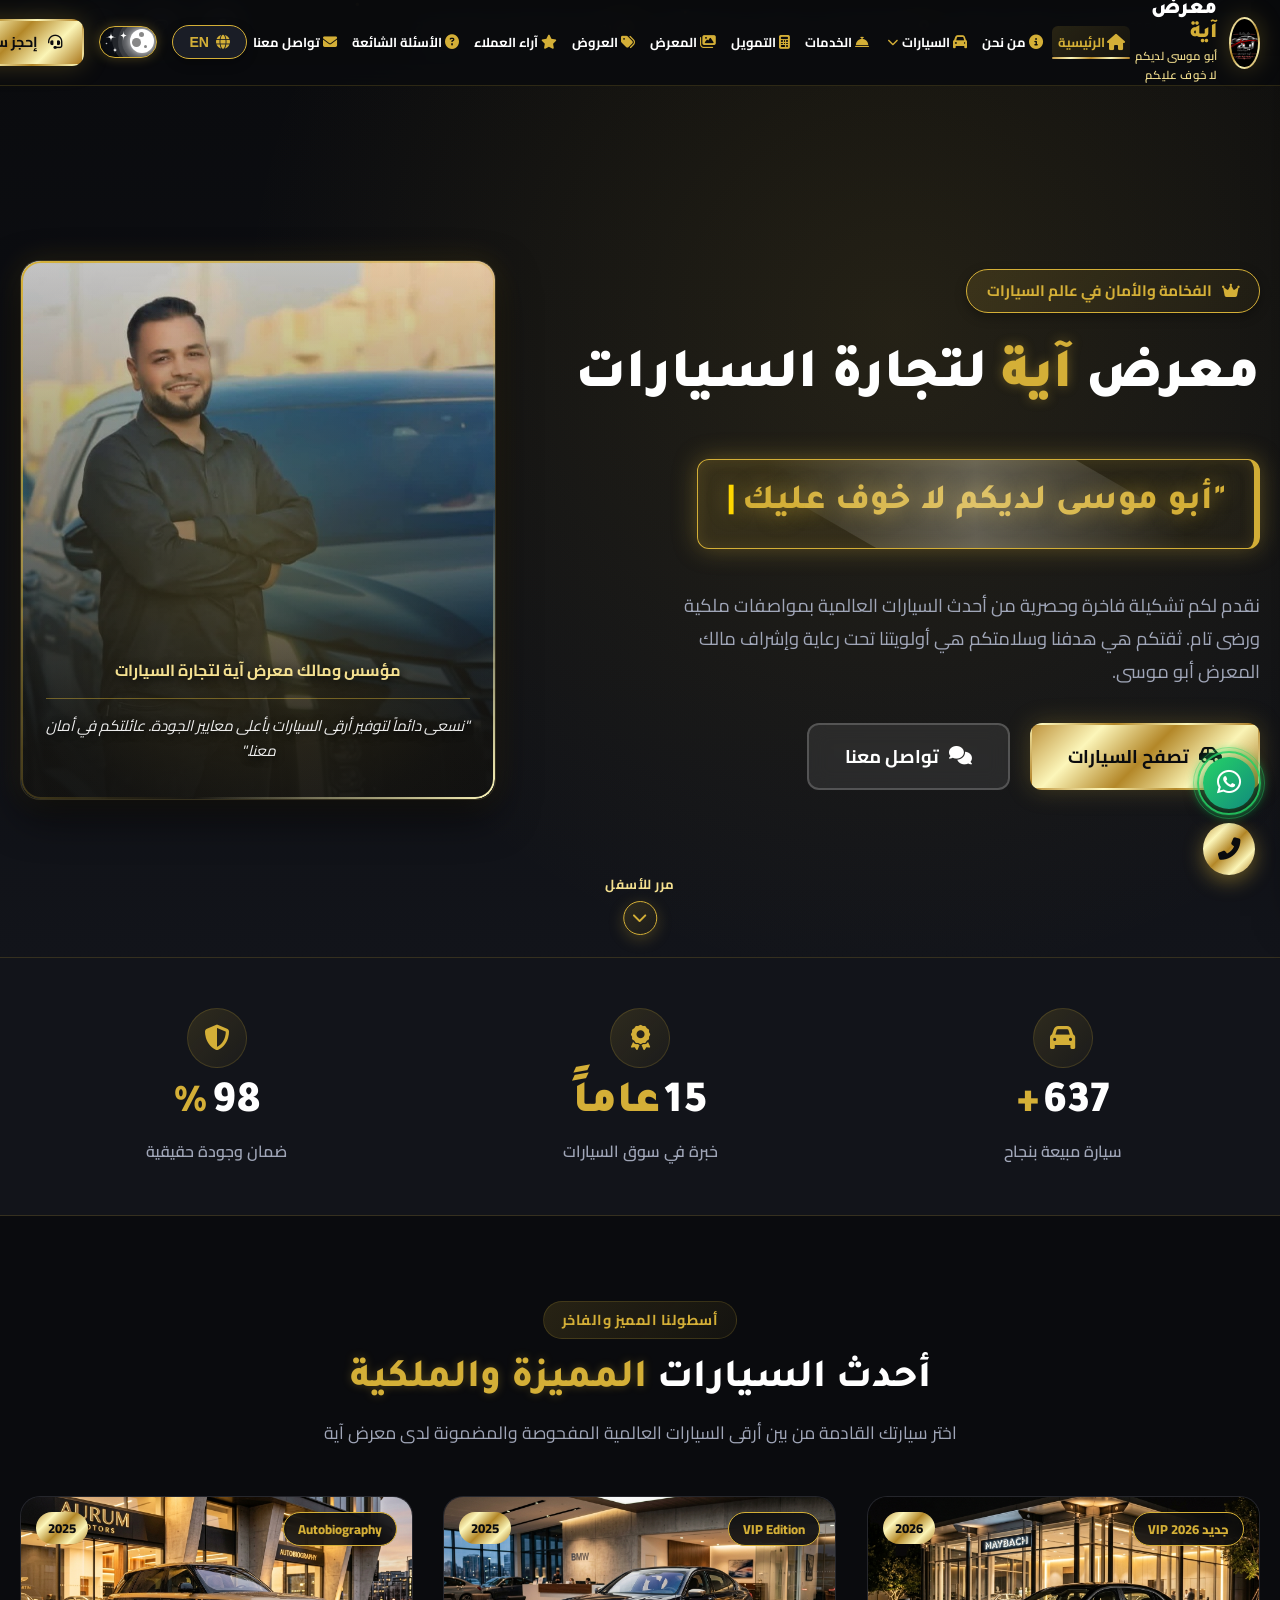
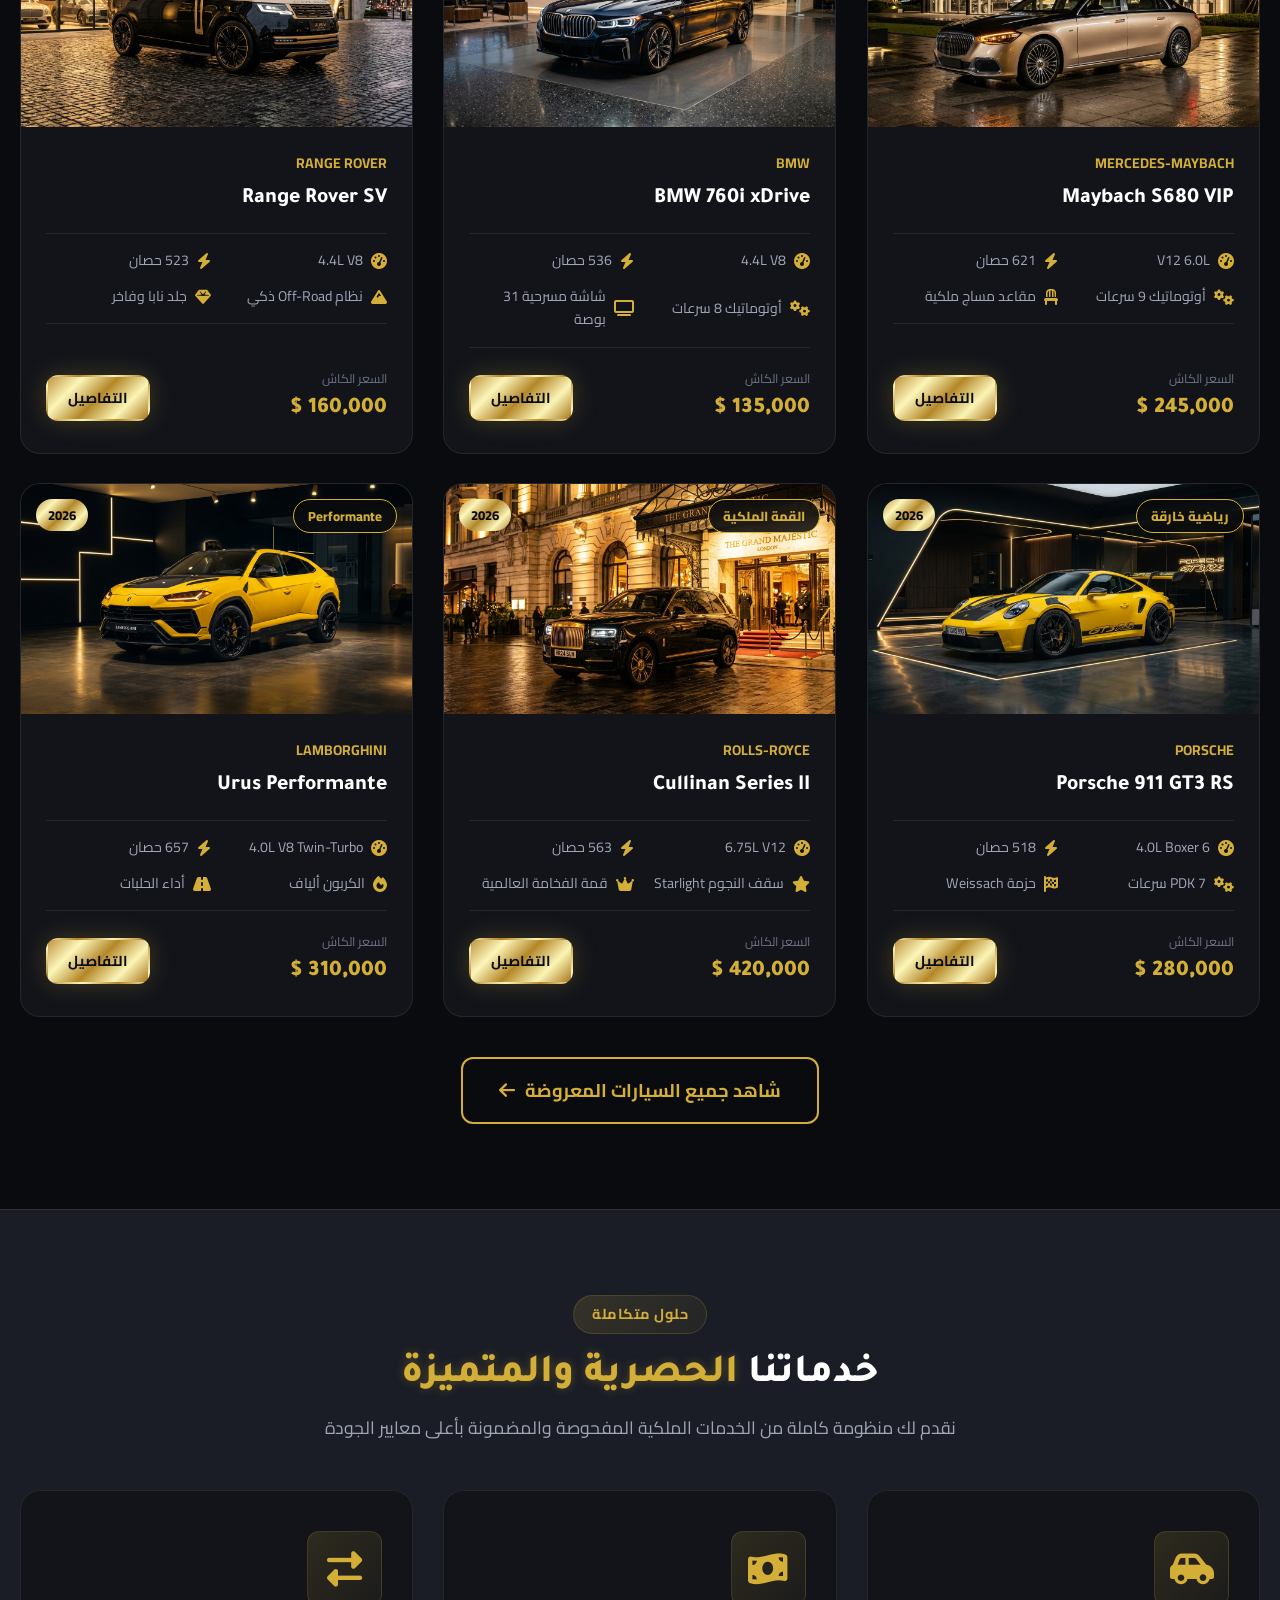
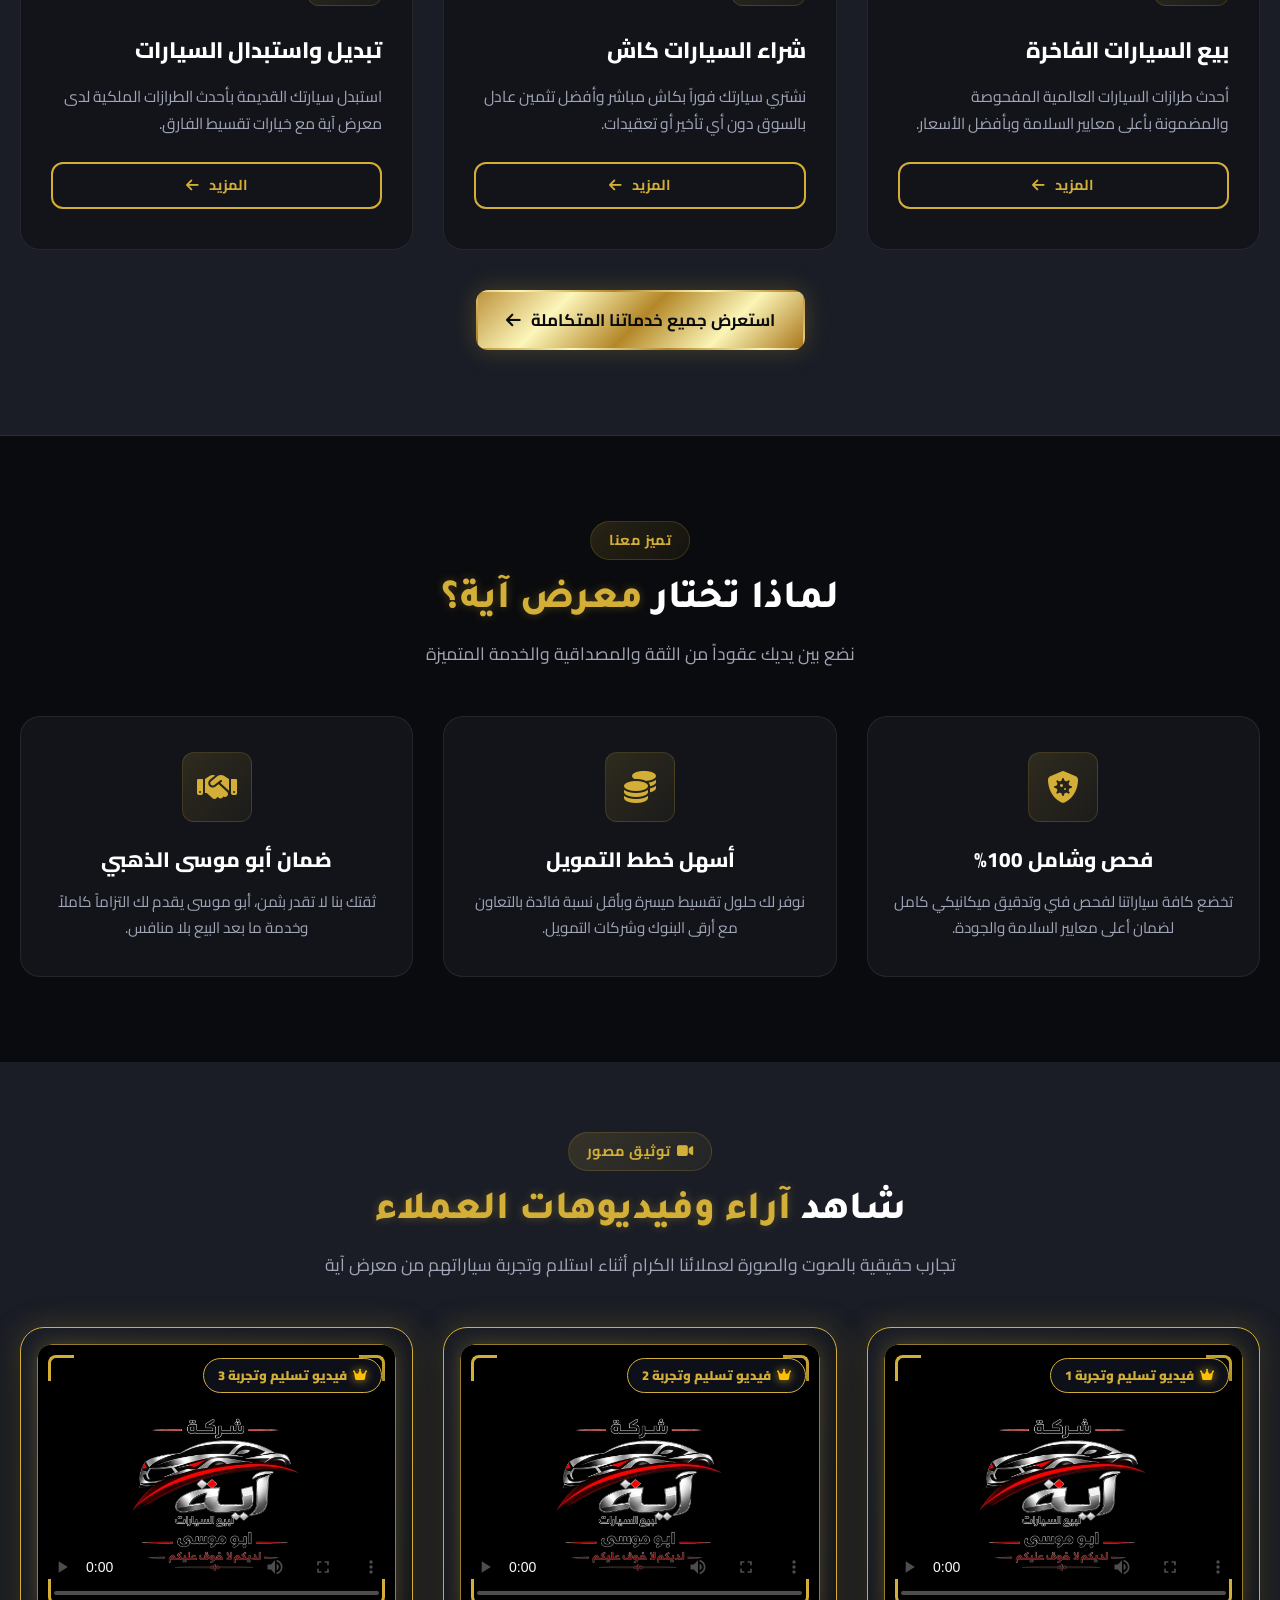
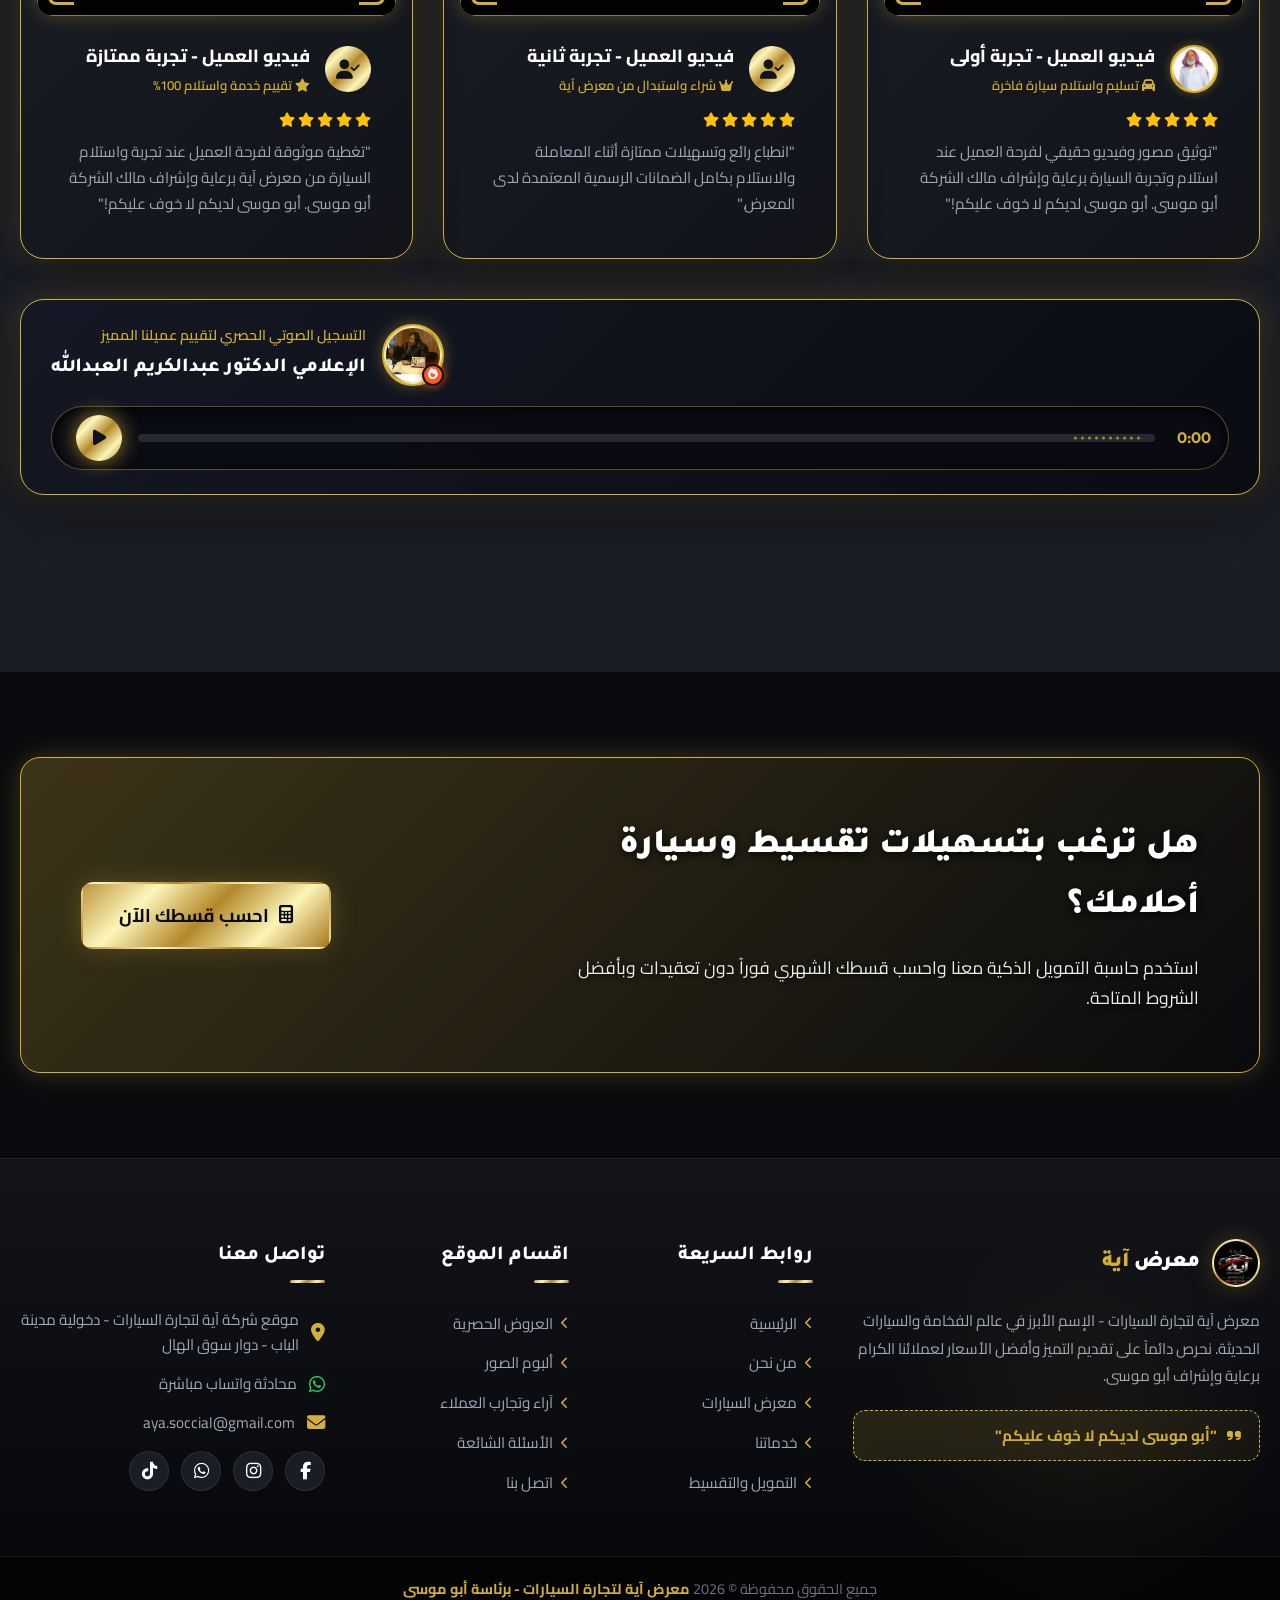
==== commit a65c8e50: "Update index.html" ====
--- a/index.html
+++ b/index.html
@@ -330,7 +330,7 @@
           </div>
           <div class="stat-item">
             <div class="stat-icon"><i class="fas fa-award"></i></div>
-            <div class="stat-number" data-target="15" data-suffix=" عاماً">0</div>
+            <div class="stat-number" data-target="15" data-suffix=" عاماً" data-suffix-en=" Years">0</div>
             <div class="stat-label">خبرة في سوق السيارات</div>
           </div>
           <div class="stat-item">
--- a/css/responsive.css
+++ b/css/responsive.css
@@ -196,6 +196,9 @@
   }
   .section-header {
     margin-bottom: 35px;
+  }
+  .services-cta-section {
+    padding: 45px 0 !important;
   }
   .contact-form-card-vip {
     padding: 30px 20px;
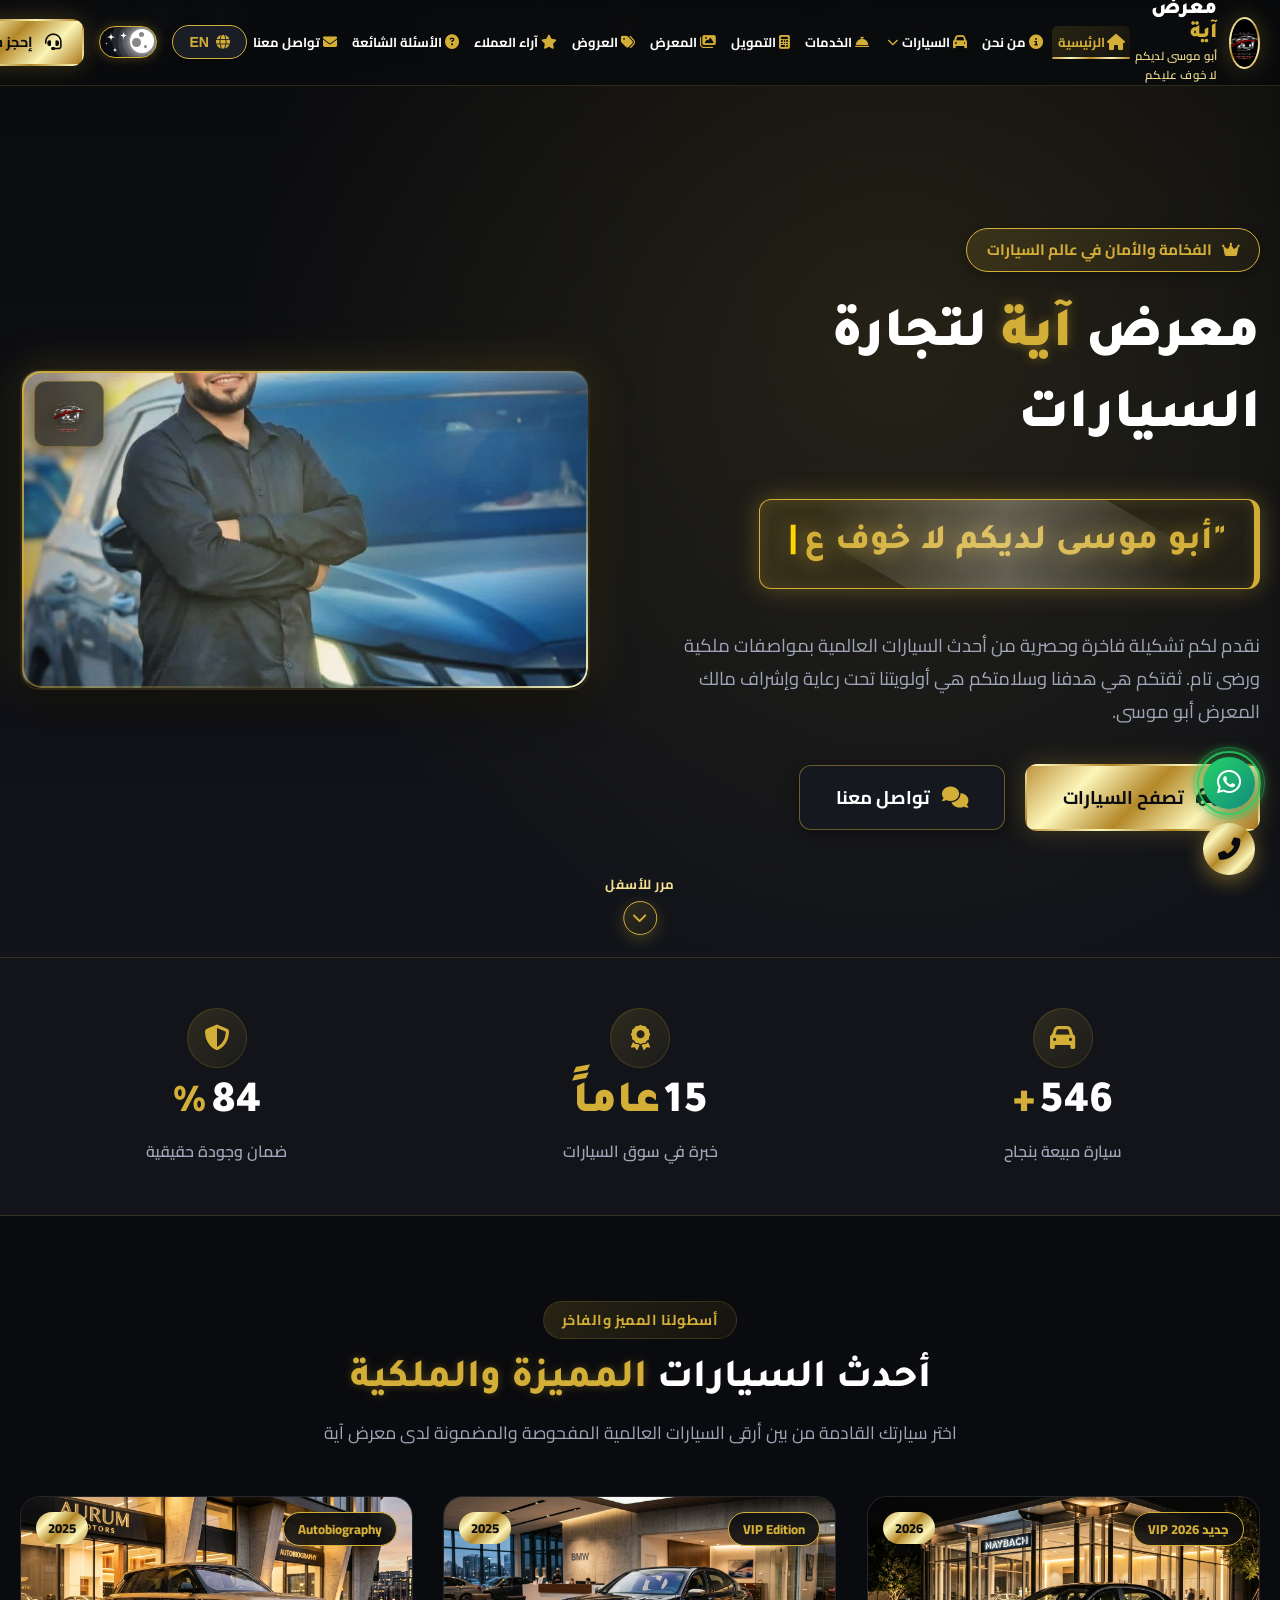
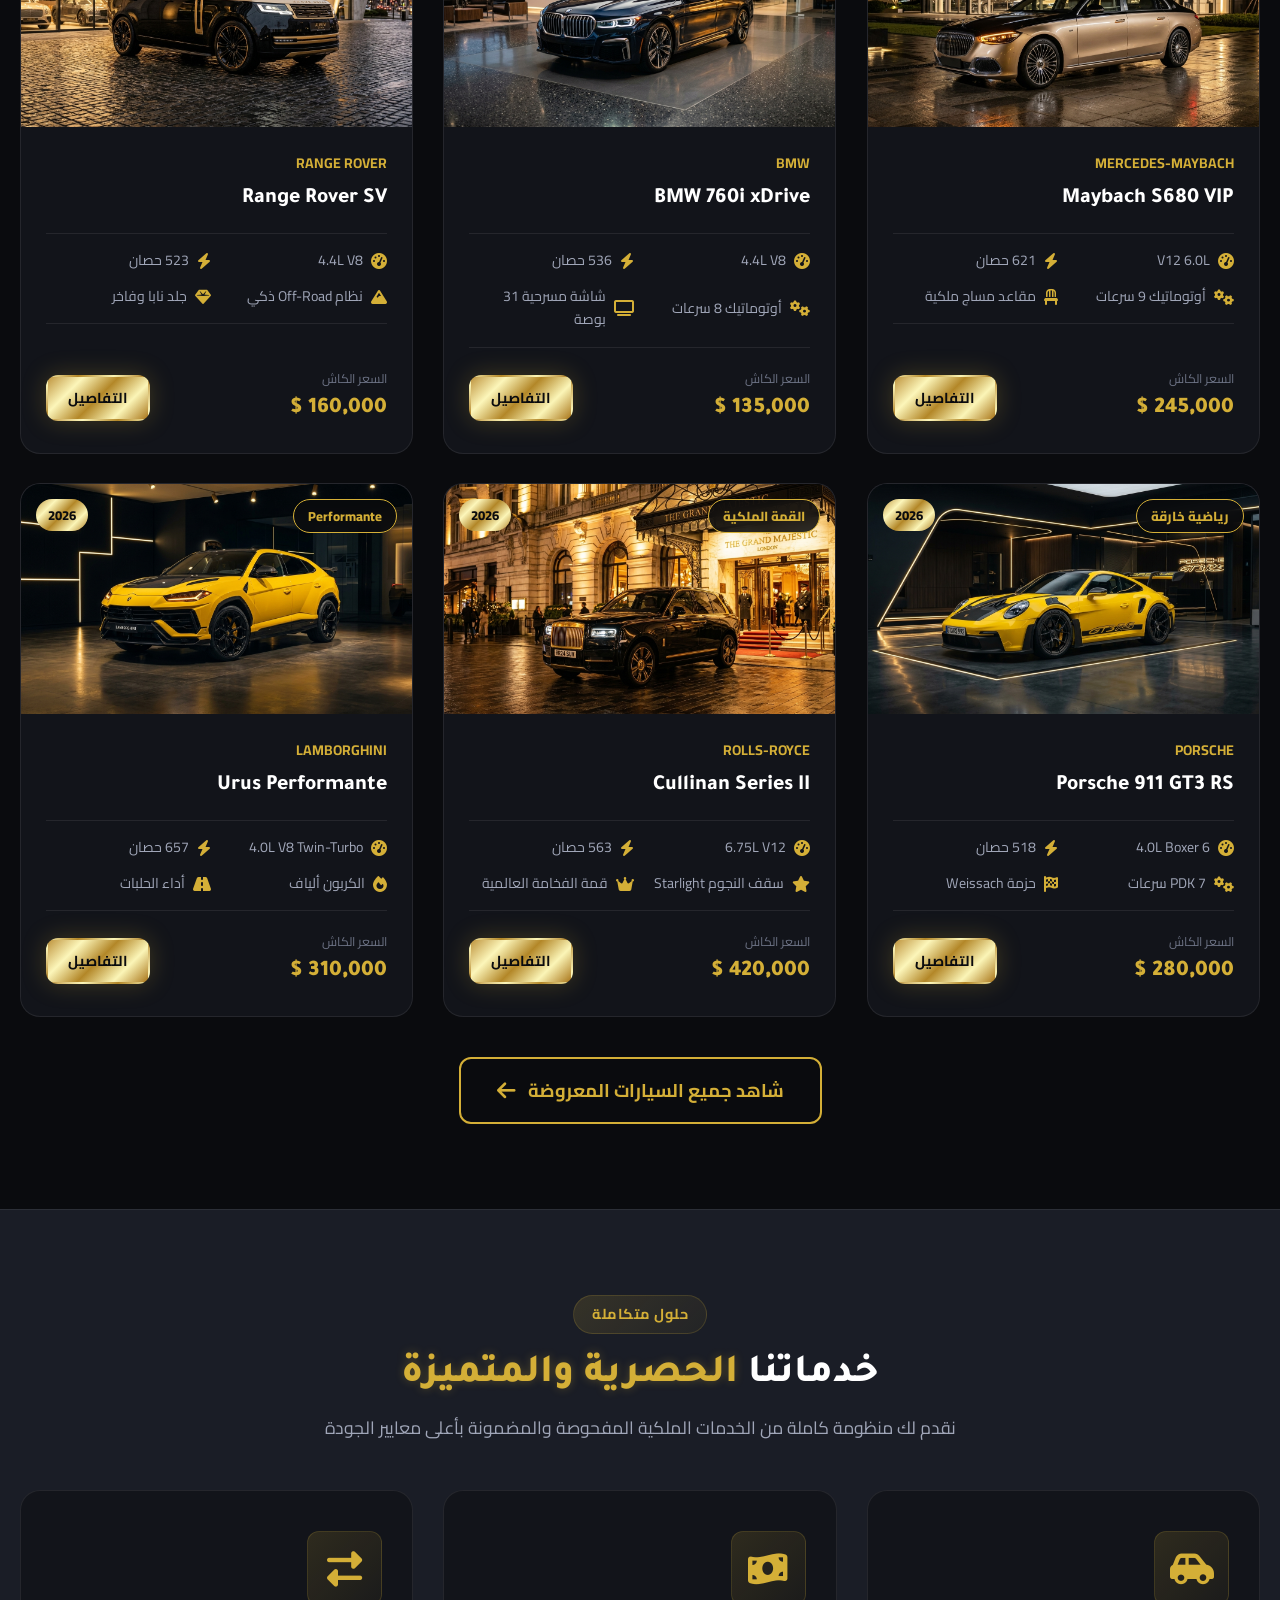
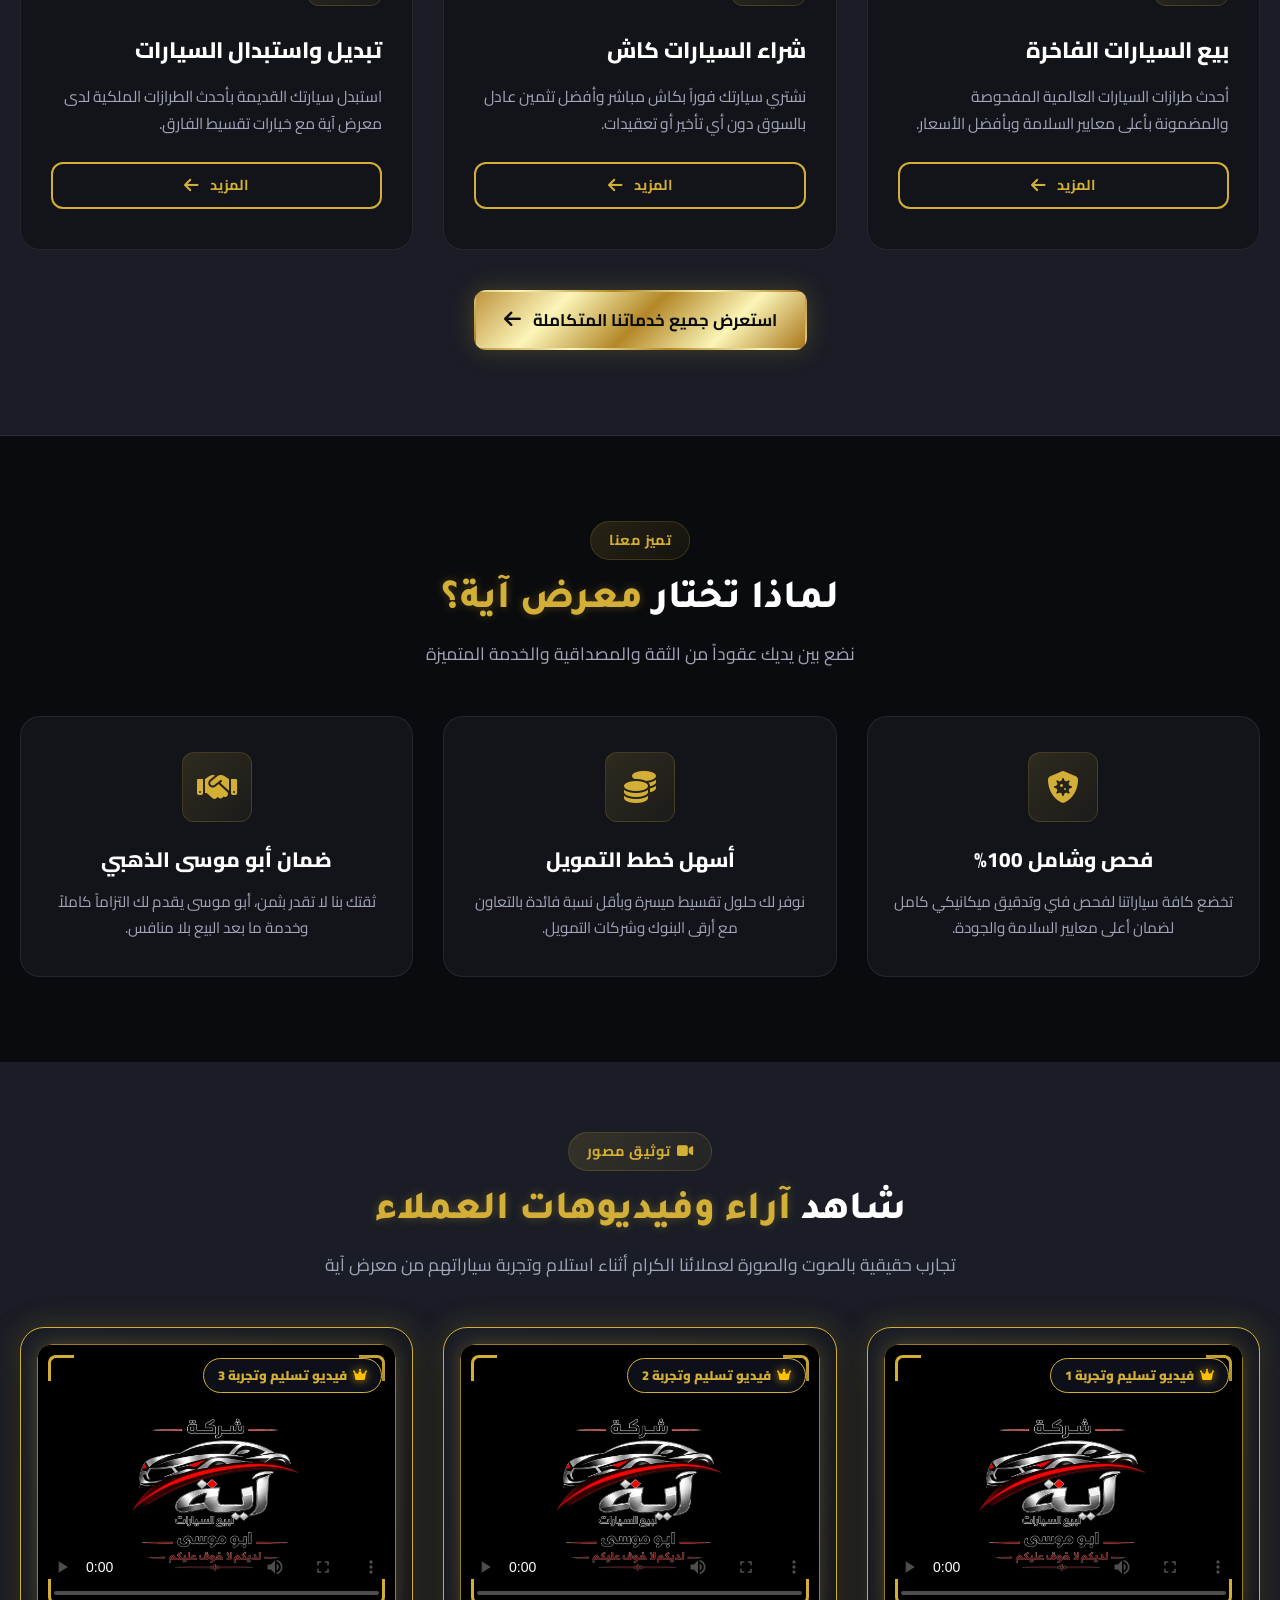
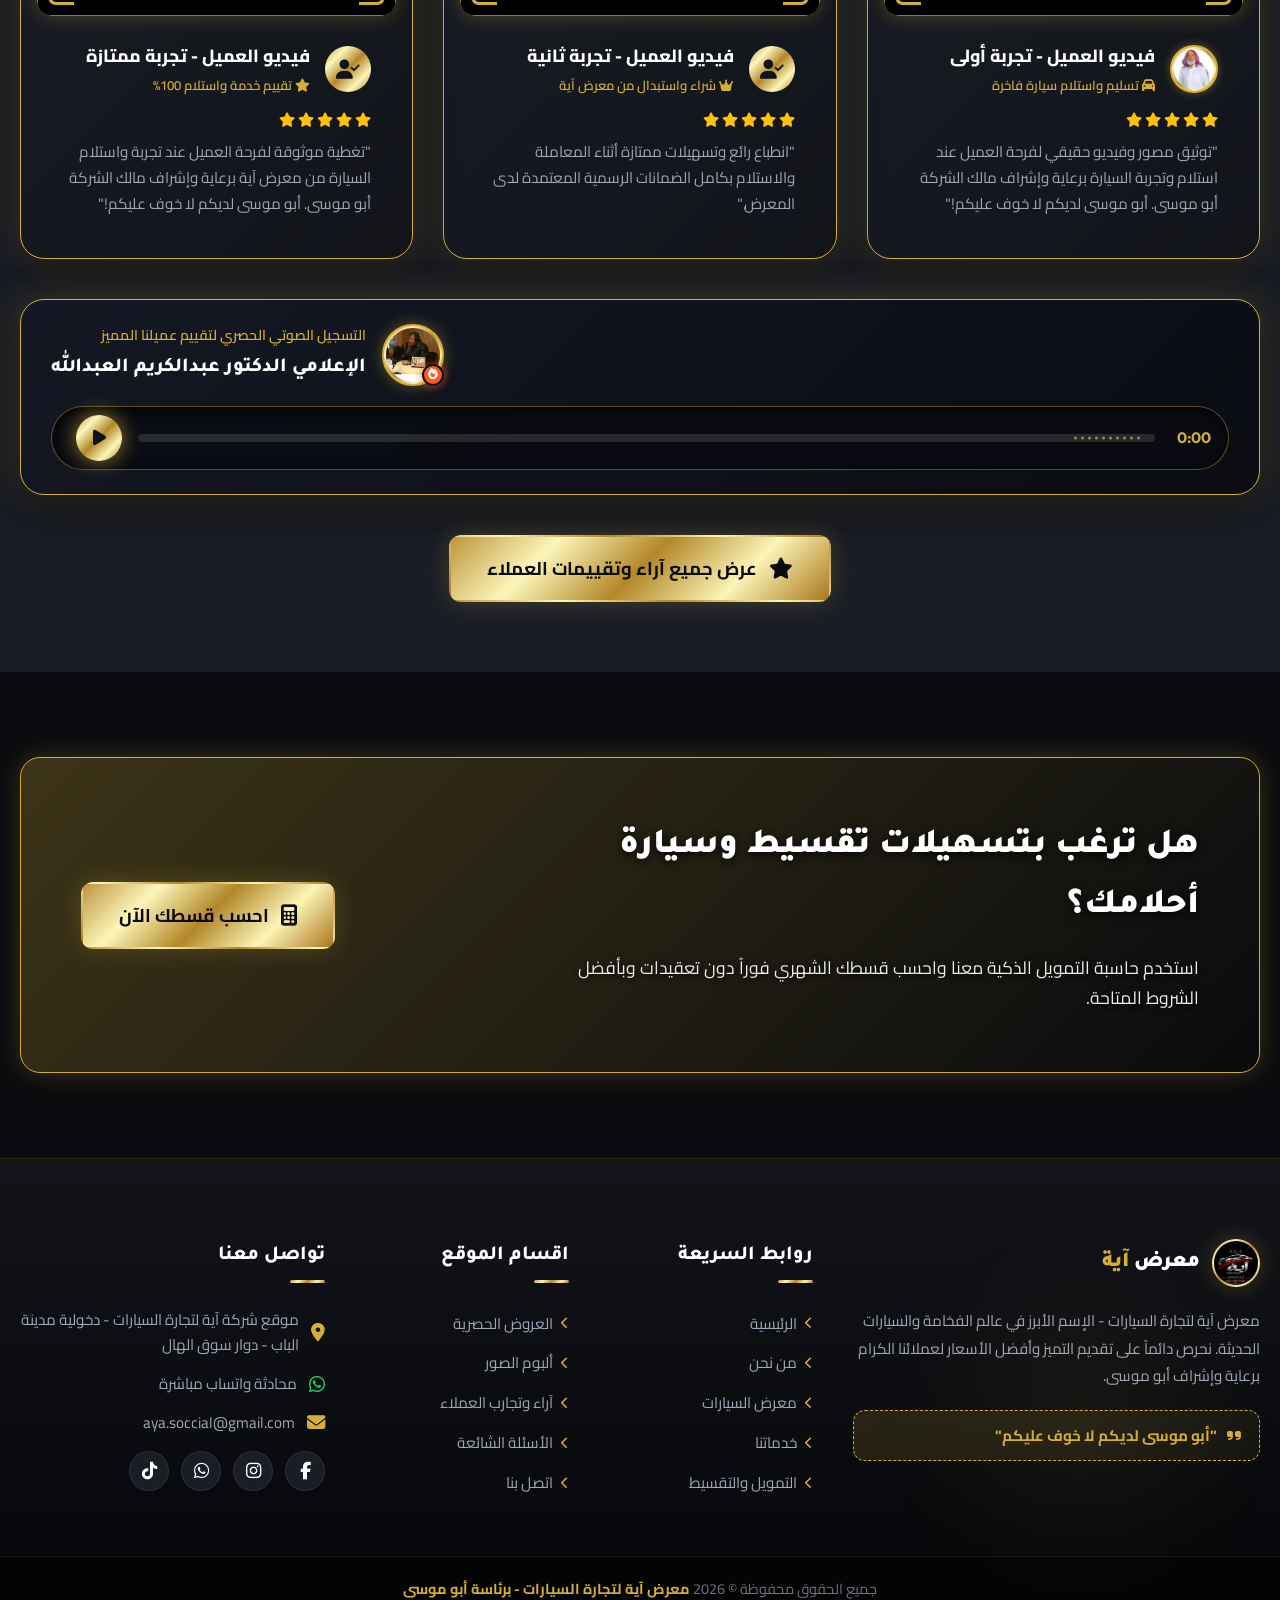
==== commit e4ebd38a: "Update index.html" ====
--- a/index.html
+++ b/index.html
@@ -295,18 +295,18 @@
             </div>
           </div>
 
-          <!-- Owner Card -->
+          <!-- Video Intro Showcase Card -->
           <div class="owner-card-hero scroll-reveal">
             <div class="owner-card-bg">
-              <img src="img/aboomussa11.jpg" alt="أبو موسى - مالك معرض آية لتجارة السيارات" class="owner-full-img" onerror="this.onerror=null; this.src='img/owner/abu_mousa.jpg';">
+              <video class="owner-full-img owner-full-video" autoplay muted loop playsinline webkit-playsinline preload="auto" disablePictureInPicture controlsList="nodownload nofullscreen noremoteplayback" poster="img/aboomussa11.jpg">
+                <source src="videos/video28777123.mp4.mp4" type="video/mp4">
+                <source src="videos/video28777123.mp4" type="video/mp4">
+              </video>
               <div class="owner-card-overlay"></div>
             </div>
-            <div class="owner-card-content">
-             
-              <p class="owner-title">مؤسس ومالك معرض آية لتجارة السيارات</p>
-              <p class="owner-quote-text">
-                "نسعى دائماً لتوفير أرقى السيارات بأعلى معايير الجودة. عائلتكم في أمان معنا."
-              </p>
+            <!-- Video Watermark / Corner Logo -->
+            <div class="video-corner-logo" title="معرض آية لتجارة السيارات - أبو موسى">
+              <img src="img/logo_transparent.png" alt="شعار معرض آية لتجارة السيارات" class="video-watermark-img">
             </div>
           </div>
         </div>
--- a/css/style.css
+++ b/css/style.css
@@ -10,6 +10,16 @@
   margin: 0;
   padding: 0;
   box-sizing: border-box;
+}
+
+::selection {
+  background: var(--gold-primary, #D4AF37);
+  color: #0A0B0E;
+}
+
+::-moz-selection {
+  background: var(--gold-primary, #D4AF37);
+  color: #0A0B0E;
 }
 
 html {
@@ -178,7 +188,7 @@
   display: inline-flex;
   align-items: center;
   justify-content: center;
-  gap: 10px;
+  gap: 12px;
   padding: 14px 28px;
   font-family: var(--font-primary);
   font-size: 1.05rem;
@@ -196,16 +206,47 @@
   z-index: 1;
 }
 
+.btn i {
+  display: inline-flex;
+  align-items: center;
+  justify-content: center;
+  flex-shrink: 0;
+  font-size: 1.15em;
+  margin: 0;
+  color: inherit;
+  transition: transform var(--transition-normal);
+}
+
 .btn-gold {
   background: var(--gold-gradient);
   color: #0A0B0E;
   box-shadow: var(--shadow-gold);
 }
 
+.btn-gold i {
+  color: #0A0B0E;
+  transition: transform var(--transition-normal);
+}
+
 .btn-gold:hover {
+  background: linear-gradient(135deg, #FFF0A3 0%, #E5C158 50%, #C4971A 100%);
+  color: #000000;
   transform: translateY(-3px);
   box-shadow: var(--shadow-gold-hover);
-  color: #000000;
+}
+
+.btn-gold:hover i {
+  transform: scale(1.12);
+}
+
+.btn-gold:focus,
+.btn-gold:focus-visible {
+  outline: none;
+  box-shadow: 0 0 0 3px rgba(212, 175, 55, 0.5), var(--shadow-gold-hover);
+}
+
+.btn-gold:active {
+  transform: translateY(-1px) scale(0.98);
 }
 
 .btn-outline-gold {
@@ -222,16 +263,44 @@
 }
 
 .btn-glass {
-  background: rgba(255, 255, 255, 0.08);
-  backdrop-filter: blur(10px);
-  border-color: rgba(255, 255, 255, 0.2);
-  color: var(--text-primary);
+  background: rgba(22, 25, 34, 0.85);
+  backdrop-filter: blur(12px);
+  -webkit-backdrop-filter: blur(12px);
+  border: 1.5px solid rgba(212, 175, 55, 0.45);
+  color: #FFFFFF;
+  box-shadow: 0 4px 18px rgba(0, 0, 0, 0.4);
+}
+
+.btn-glass i {
+  color: var(--gold-primary);
+  transition: transform var(--transition-normal), color var(--transition-normal);
 }
 
 .btn-glass:hover {
-  background: rgba(255, 255, 255, 0.18);
+  background: linear-gradient(135deg, rgba(212, 175, 55, 0.22) 0%, rgba(26, 30, 42, 0.95) 100%);
   border-color: var(--gold-primary);
+  color: #FFFFFF;
   transform: translateY(-3px);
+  box-shadow: 0 8px 25px rgba(212, 175, 55, 0.35);
+}
+
+.btn-glass:hover i {
+  color: #FFF0A3;
+  transform: scale(1.12);
+}
+
+.btn-glass:focus,
+.btn-glass:focus-visible {
+  outline: none;
+  border-color: var(--gold-primary);
+  box-shadow: 0 0 0 3px rgba(212, 175, 55, 0.4), 0 8px 25px rgba(0, 0, 0, 0.5);
+  background: rgba(26, 30, 42, 0.95);
+  color: #FFFFFF;
+}
+
+.btn-glass:active {
+  transform: translateY(-1px) scale(0.98);
+  background: rgba(212, 175, 55, 0.3);
 }
 
 .btn-sm {
@@ -572,10 +641,13 @@
   box-shadow: 0 0 10px rgba(212, 175, 55, 0.5);
 }
 
-/* إخفاء المؤشر المخصص تلقائياً على الشاشات التي تعمل باللمس */
-@media (hover: none) and (pointer: coarse) {
+/* إخفاء المؤشر المخصص تلقائياً على الشاشات التي تعمل باللمس والشاشات الصغيرة والهواتف */
+@media (max-width: 991px), (hover: none), (pointer: coarse) {
   .custom-cursor-ring,
   .custom-cursor-dot {
     display: none !important;
+    opacity: 0 !important;
+    visibility: hidden !important;
+    pointer-events: none !important;
   }
 }
--- a/css/home.css
+++ b/css/home.css
@@ -33,8 +33,8 @@
 
 .hero-grid {
   display: grid;
-  grid-template-columns: 1.2fr 0.8fr;
-  gap: 50px;
+  grid-template-columns: 1.05fr 0.95fr;
+  gap: 40px;
   align-items: center;
   position: relative;
   z-index: var(--z-normal);
@@ -167,25 +167,30 @@
 }
 
 /* كارت مالك المعرض "أبو موسى" Spotlight Card - الصورة تغطي الكارت بالكامل */
+/* كارت الانترو الاستعراضي Showcase Video Card - شاشة سينمائية 16:9 لعرض كامل المنصة الدائرية */
 .owner-card-hero {
   position: relative;
-  min-height: 540px;
-  background: var(--bg-surface);
-  border: 1.5px solid var(--border-color);
-  border-radius: var(--radius-lg);
-  padding: 35px 25px;
+  width: 100%;
+  max-width: 660px;
+  aspect-ratio: 16 / 9;
+  min-height: auto;
+  background: radial-gradient(circle at 50% 50%, #141722 0%, #08090C 85%);
+  border: 2px solid var(--border-color);
+  border-radius: 20px;
+  padding: 0;
+  margin: 0 auto;
   text-align: center;
-  box-shadow: var(--shadow-lg), 0 0 30px rgba(212, 175, 55, 0.15);
+  box-shadow: var(--shadow-lg), 0 0 45px rgba(212, 175, 55, 0.22);
   transition: all 0.5s cubic-bezier(0.34, 1.56, 0.64, 1);
   overflow: hidden;
   z-index: 1;
   display: flex;
-  flex-direction: column;
-  justify-content: flex-end;
+  align-items: center;
+  justify-content: center;
   cursor: pointer;
 }
 
-/* خلفية الصورة الكاملة للمالك */
+/* خلفية الفيديو السينمائية المتطورة */
 .owner-card-bg {
   position: absolute;
   inset: 0;
@@ -193,50 +198,121 @@
   height: 100%;
   z-index: 0;
   overflow: hidden;
-}
-
-.owner-full-img {
+  display: flex;
+  align-items: center;
+  justify-content: center;
+  background: #06070a;
+}
+
+/* هالة إضاءة ذهبية محيطية ناعمة خلف الفيديو لتعزيز العمق البصري */
+.owner-card-bg::before {
+  content: '';
+  position: absolute;
+  top: 50%;
+  left: 50%;
+  transform: translate(-50%, -50%);
+  width: 90%;
+  height: 70%;
+  background: radial-gradient(ellipse at center, rgba(212, 175, 55, 0.25) 0%, rgba(212, 175, 55, 0.05) 50%, transparent 75%);
+  pointer-events: none;
+  z-index: 0;
+}
+
+.owner-full-img,
+.owner-full-video {
   width: 100%;
   height: 100%;
-  object-fit: cover;
-  object-position: center 15%;
+  object-fit: cover; /* يغطي ويملأ كامل مساحة الإطار بالكامل Edge-to-Edge */
+  object-position: center center;
   transition: transform 0.8s cubic-bezier(0.4, 0, 0.2, 1);
-}
-
-.owner-card-hero:hover .owner-full-img {
+  display: block;
+  pointer-events: none;
+  transform: translateZ(0);
+  -webkit-transform: translateZ(0);
+  backface-visibility: hidden;
+  -webkit-backface-visibility: hidden;
+  will-change: transform;
+  z-index: 1;
+}
+
+.owner-card-hero:hover .owner-full-img,
+.owner-card-hero:hover .owner-full-video {
+  transform: scale(1.06) translateZ(0);
+}
+
+/* الطبقة السينمائية المحيطية الناعمة */
+.owner-card-overlay {
+  position: absolute;
+  inset: 0;
+  background: radial-gradient(circle at center, transparent 60%, rgba(6, 7, 10, 0.4) 100%);
+  transition: opacity 0.5s ease;
+  pointer-events: none;
+  z-index: 1;
+}
+
+.owner-card-hero:hover .owner-card-overlay {
+  background: radial-gradient(circle at center, transparent 70%, rgba(6, 7, 10, 0.25) 100%);
+}
+
+/* شعار المعرض في الزاوية العلوية اليسرى للفيديو مع الخلفية الزجاجية الفاخرة */
+.video-corner-logo {
+  position: absolute;
+  top: 10px;
+  left: 12px;
+  right: auto;
+  z-index: 4;
+  pointer-events: auto;
+  display: flex;
+  align-items: center;
+  justify-content: center;
+  background: rgba(12, 14, 18, 0.65);
+  backdrop-filter: blur(10px);
+  -webkit-backdrop-filter: blur(10px);
+  border: 1px solid rgba(212, 175, 55, 0.35);
+  border-radius: 12px;
+  padding: 5px 8px;
+  box-shadow: 0 6px 18px rgba(0, 0, 0, 0.5);
+  transition: all 0.4s cubic-bezier(0.34, 1.56, 0.64, 1);
+}
+
+.video-corner-logo:hover {
   transform: scale(1.08);
-}
-
-/* الطبقة المتدرجة السينمائية لضمان وضوح النصوص والقراءة الراقية */
-.owner-card-overlay {
-  position: absolute;
-  inset: 0;
-  background: linear-gradient(
-    180deg,
-    rgba(10, 11, 14, 0.1) 0%,
-    rgba(10, 11, 14, 0.45) 45%,
-    rgba(10, 11, 14, 0.96) 90%
-  );
-  transition: opacity 0.5s ease;
-}
-
-.owner-card-hero:hover .owner-card-overlay {
-  background: linear-gradient(
-    180deg,
-    rgba(10, 11, 14, 0.05) 0%,
-    rgba(10, 11, 14, 0.35) 40%,
-    rgba(10, 11, 14, 0.98) 90%
-  );
-}
-
-/* المحتوى المنظم أسفل الكارت */
+  border-color: var(--gold-primary);
+  box-shadow: 0 8px 25px rgba(212, 175, 55, 0.45);
+  background: rgba(12, 14, 18, 0.85);
+}
+
+.video-watermark-img {
+  width: 52px;
+  height: auto;
+  max-height: 54px;
+  object-fit: contain;
+  filter: drop-shadow(0 2px 6px rgba(0, 0, 0, 0.6));
+  display: block;
+}
+
+/* المحتوى المنظم أسفل الكارت على شكل شريط زجاجي فاخر Glassmorphism */
 .owner-card-content {
   position: relative;
   z-index: 2;
   display: flex;
   flex-direction: column;
   align-items: center;
-  gap: 8px;
+  gap: 6px;
+  background: rgba(10, 11, 14, 0.75);
+  backdrop-filter: blur(10px);
+  -webkit-backdrop-filter: blur(10px);
+  padding: 14px 18px;
+  border-radius: var(--radius-md);
+  border: 1px solid rgba(212, 175, 55, 0.3);
+  box-shadow: 0 8px 24px rgba(0, 0, 0, 0.6);
+  transition: all 0.4s ease;
+}
+
+.owner-card-hero:hover .owner-card-content {
+  border-color: var(--gold-primary);
+  box-shadow: 0 10px 30px rgba(212, 175, 55, 0.25);
+  background: rgba(10, 11, 14, 0.85);
 }
 
 /* الإطار الضوئي الذهبي المتحرك حول الكارت Animated Border Light Sweep */
--- a/css/cards.css
+++ b/css/cards.css
@@ -539,6 +539,24 @@
   }
 }
 
+html[dir="ltr"] .brands-marquee-header {
+  padding-right: 0;
+  padding-left: 5px;
+}
+
+html[dir="ltr"] .brands-marquee-track {
+  animation-name: marqueeScrollLTR;
+}
+
+@keyframes marqueeScrollLTR {
+  0% {
+    transform: translateX(0);
+  }
+  100% {
+    transform: translateX(-50%);
+  }
+}
+
 /* بطاقات الماركات الصغيرة الأنيقة */
 .brand-marquee-card {
   display: flex;
--- a/css/responsive.css
+++ b/css/responsive.css
@@ -64,9 +64,12 @@
     border-top: 4px solid var(--gold-primary);
   }
   .owner-card-hero {
-    max-width: 500px;
+    max-width: 620px;
     margin: 0 auto;
-    min-height: 460px;
+    aspect-ratio: 16 / 9;
+    min-height: auto;
+    width: 100%;
+    padding: 0;
   }
   .stats-grid {
     grid-template-columns: repeat(3, 1fr);
@@ -306,8 +309,11 @@
     height: 40px;
   }
   .owner-card-hero {
-    min-height: 400px;
-    padding: 25px 16px;
+    width: 100%;
+    max-width: 100%;
+    aspect-ratio: 16 / 9;
+    min-height: auto;
+    padding: 0;
   }
   .calculator-card {
     padding: 24px 16px;
@@ -474,12 +480,29 @@
     line-height: 1.35 !important;
   }
   .owner-card-hero {
-    min-height: 360px;
-    padding: 20px 12px;
+    width: 100%;
+    max-width: 100%;
+    aspect-ratio: 16 / 9;
+    min-height: auto;
+    padding: 0;
+  }
+  .video-corner-logo {
+    top: 7px;
+    left: 8px;
+    right: auto;
+    padding: 3px 6px;
+    border-radius: 8px;
+    background: rgba(12, 14, 18, 0.65);
+    border: 1px solid rgba(212, 175, 55, 0.35);
+  }
+  .video-watermark-img {
+    width: 36px;
+    max-height: 38px;
   }
   .btn {
-    padding: 12px 20px;
-    font-size: 0.95rem;
+    padding: 13px 20px;
+    font-size: 0.98rem;
+    gap: 12px;
   }
   .car-specs-grid {
     grid-template-columns: 1fr;
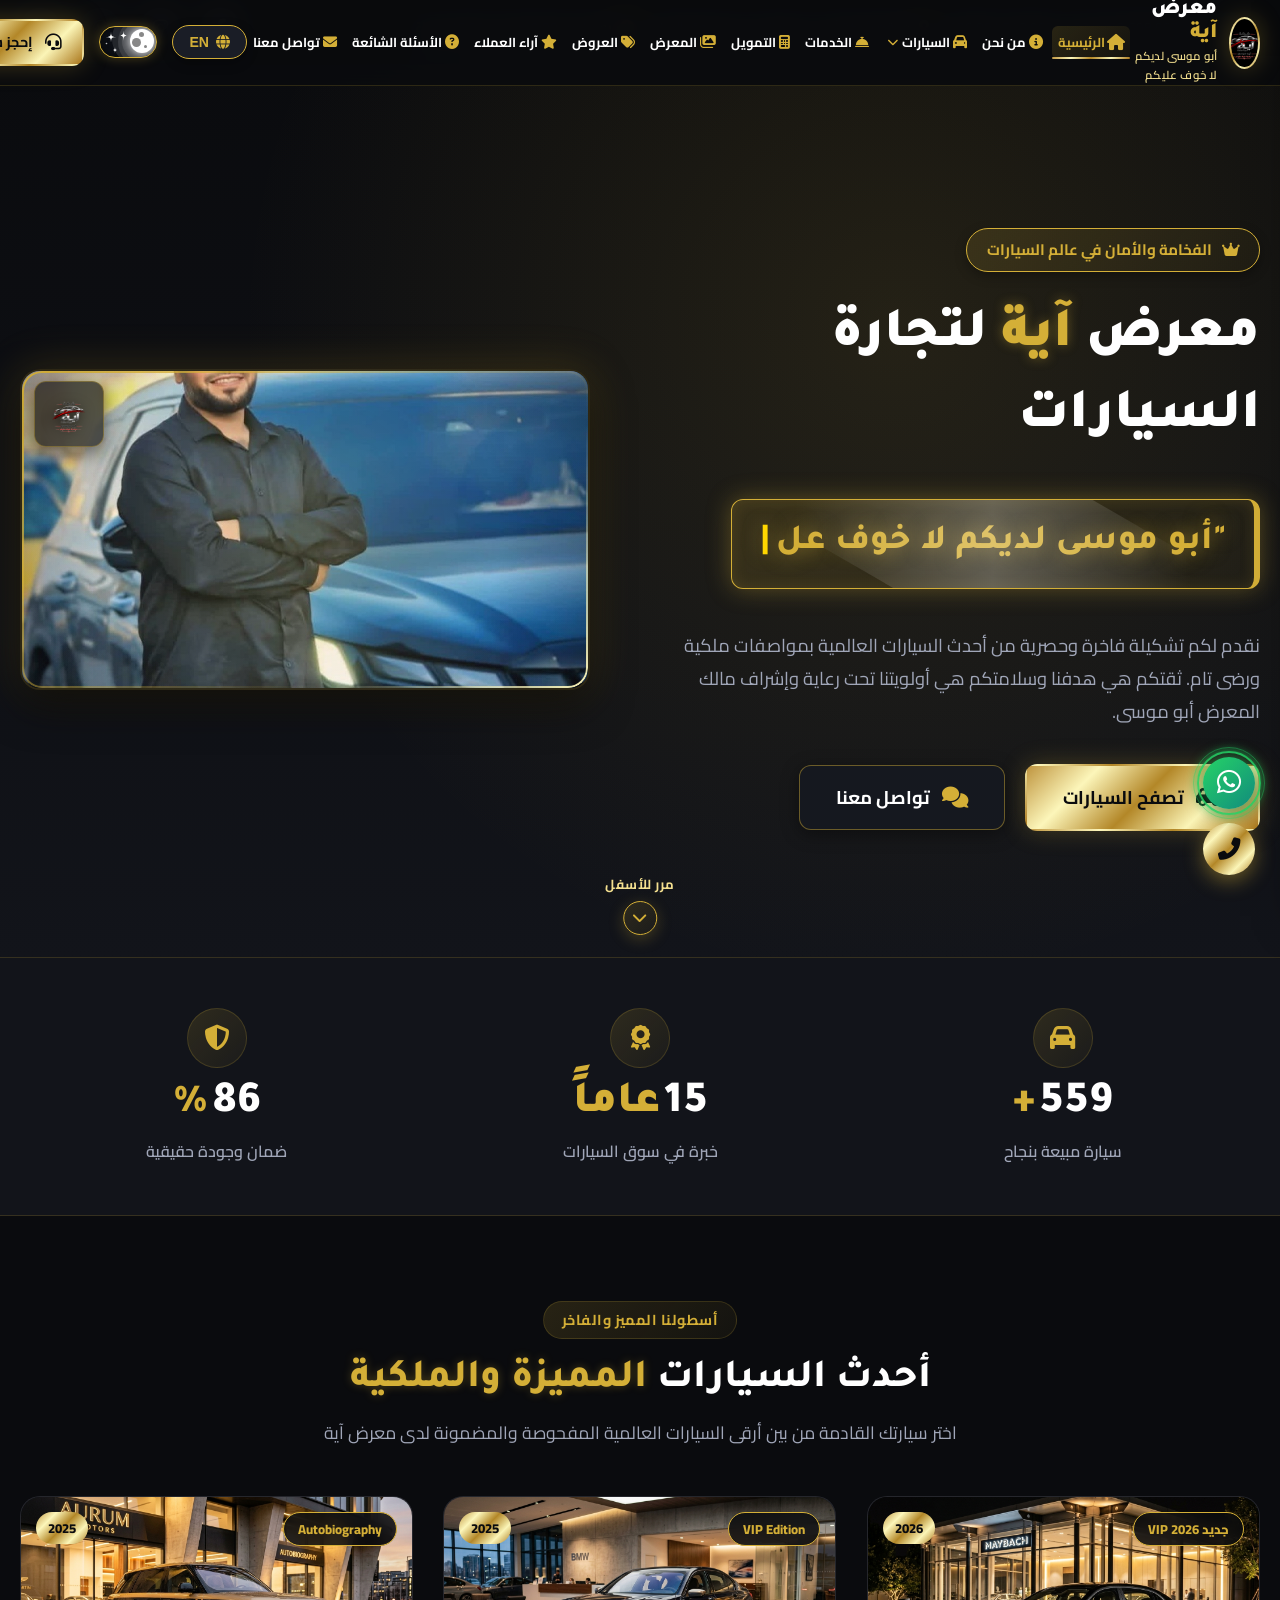
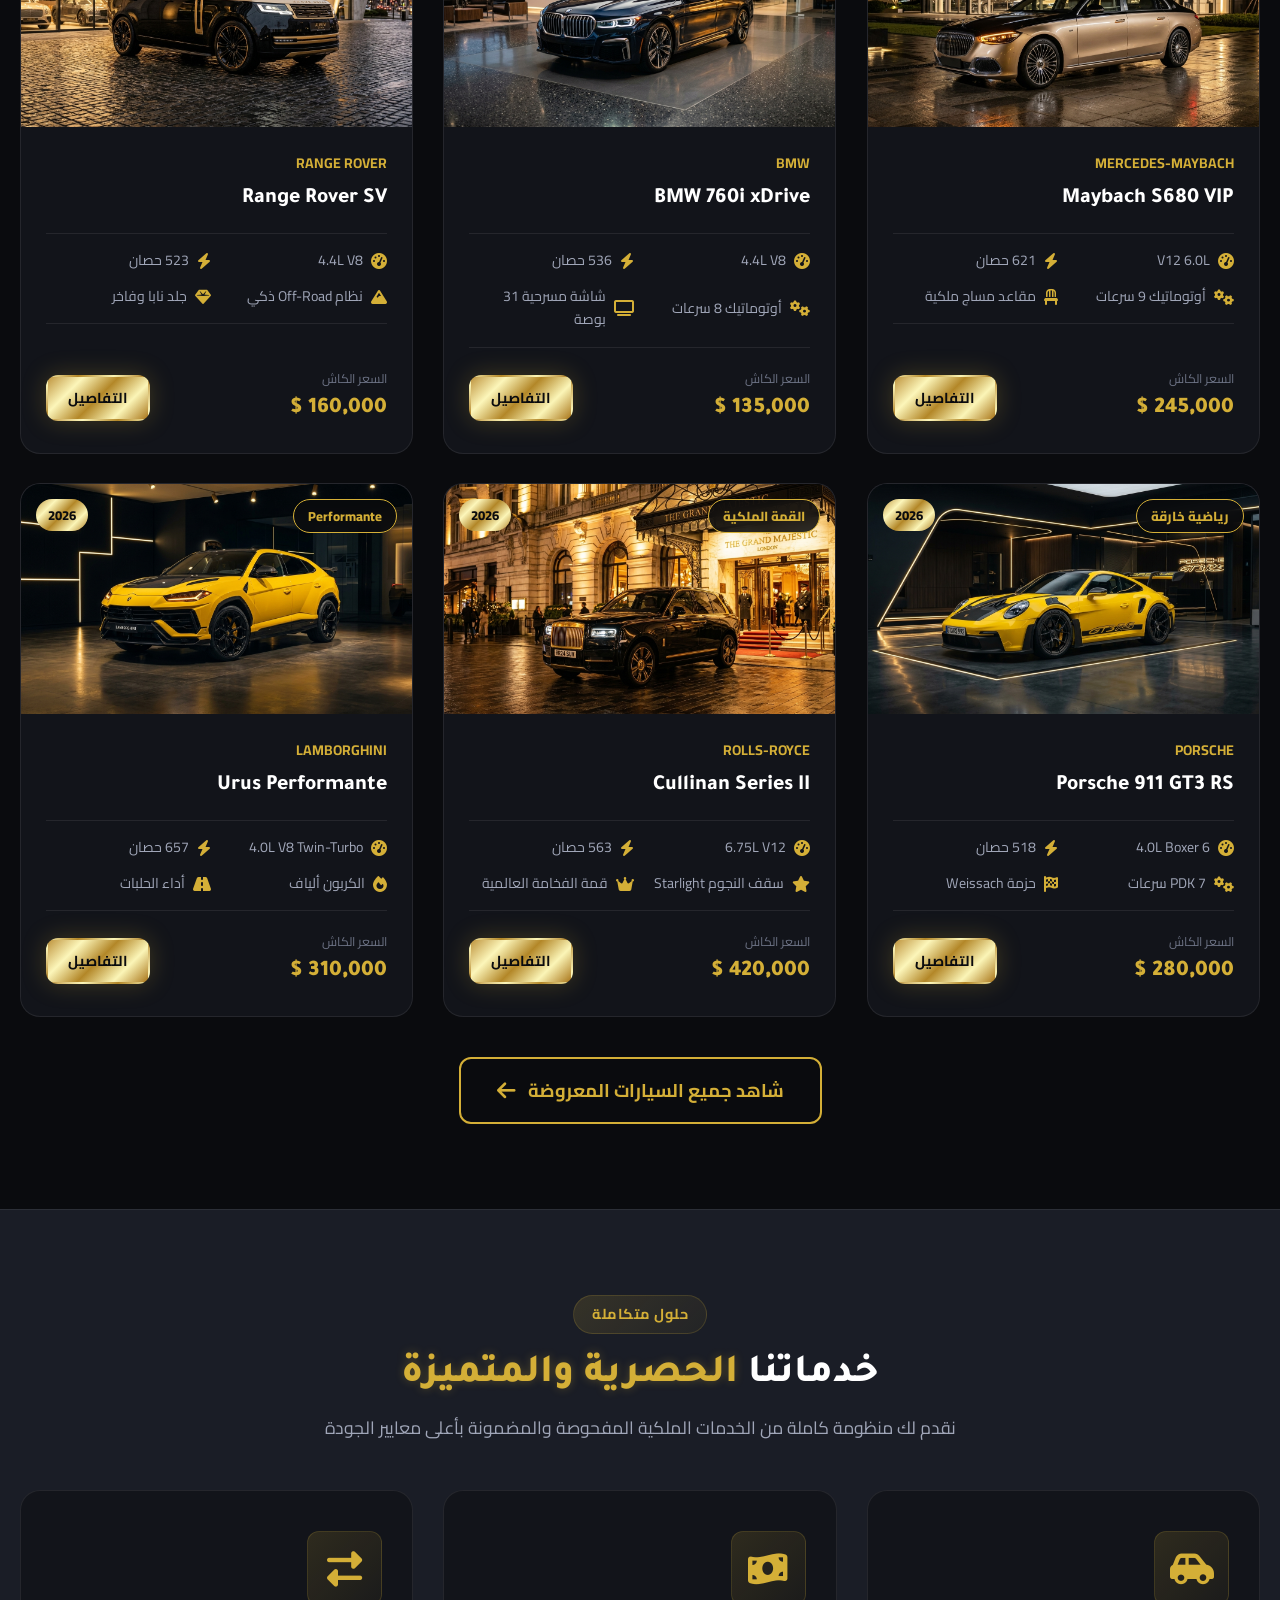
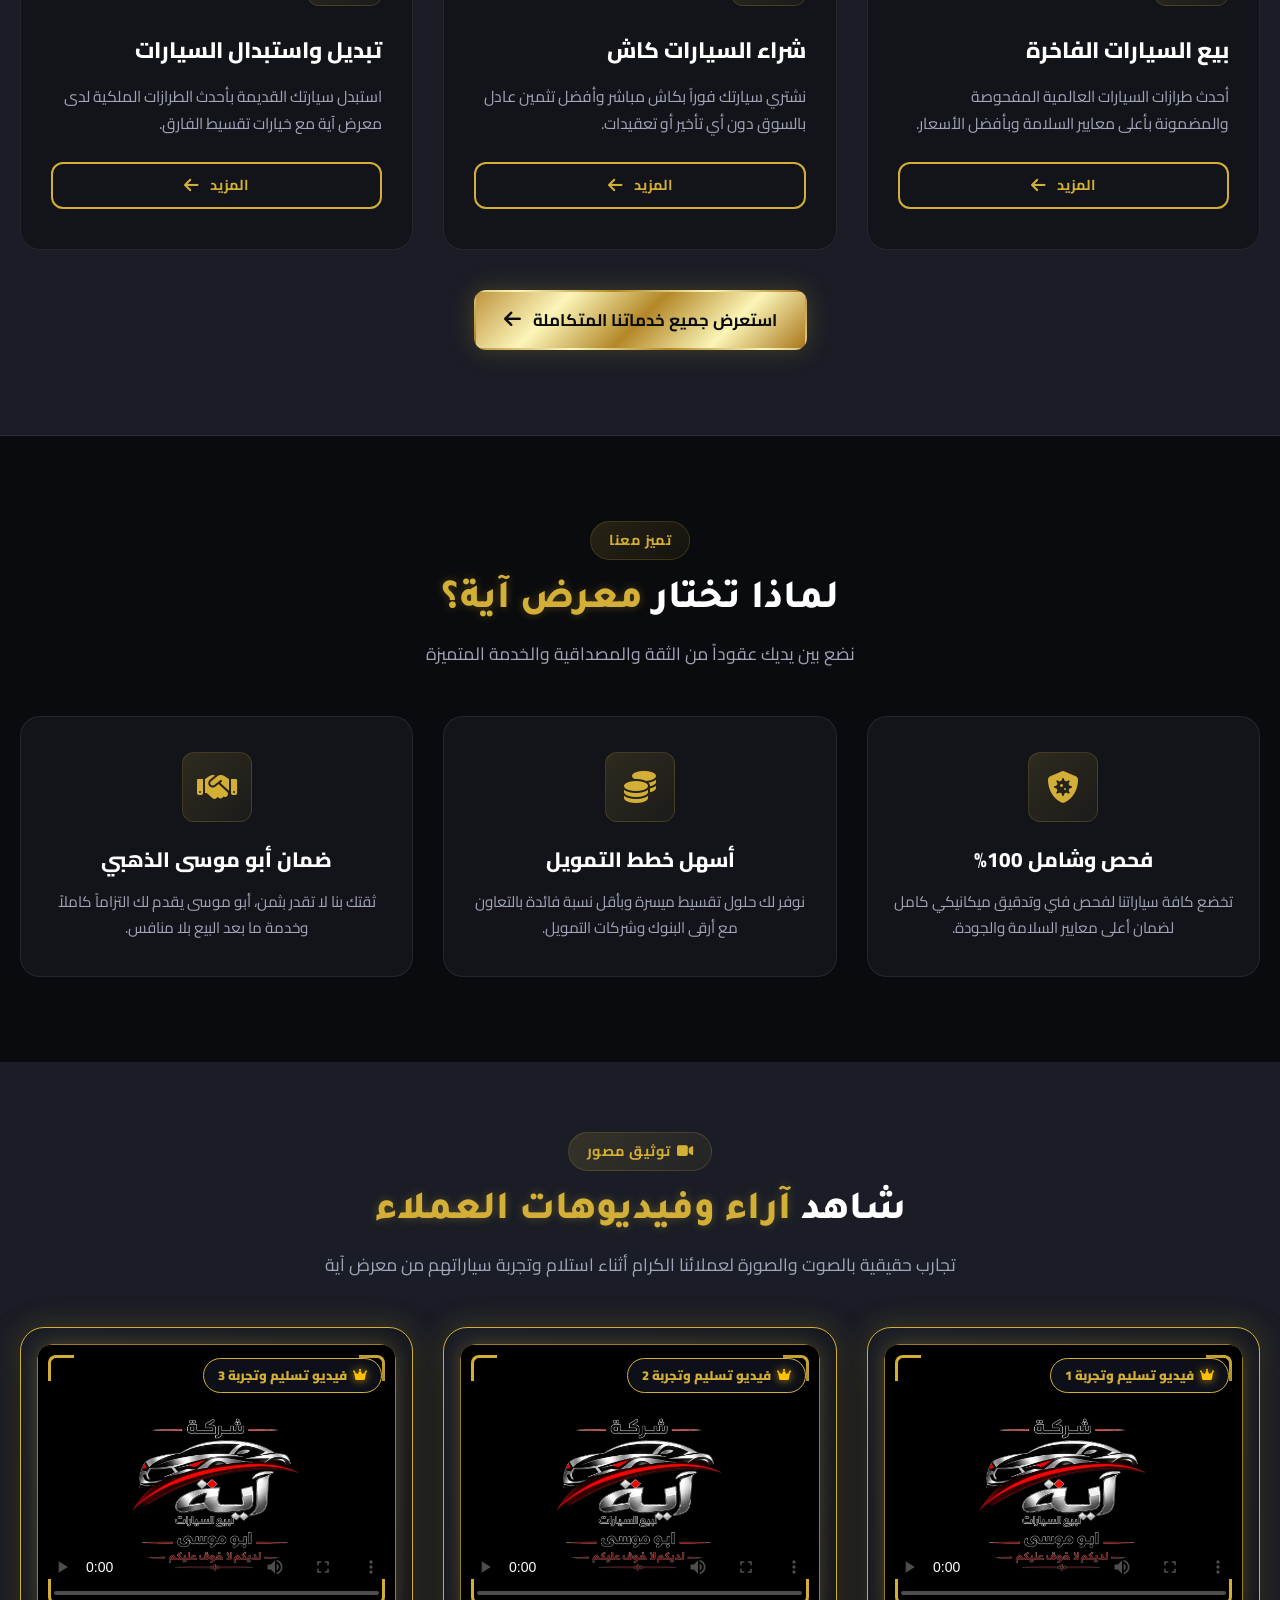
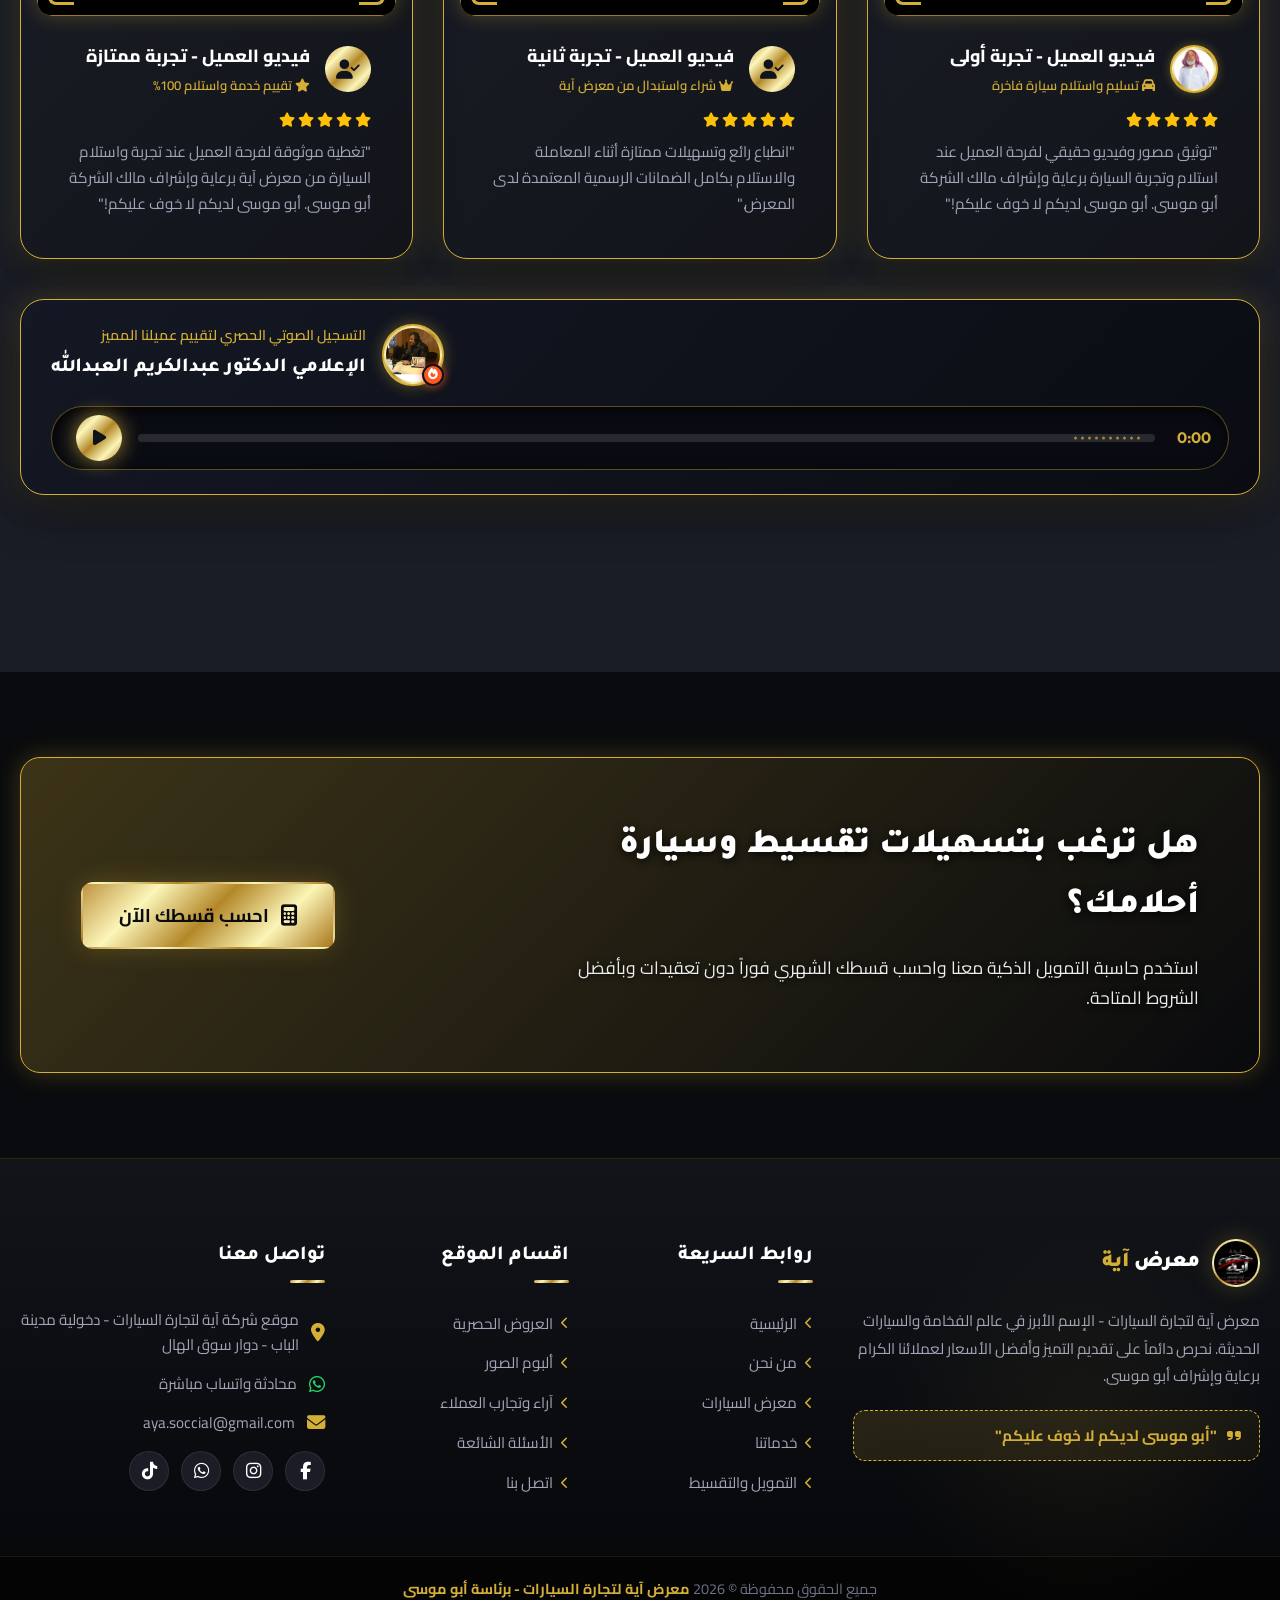
==== commit f3fe413c: "Update index.html" ====
--- a/index.html
+++ b/index.html
@@ -298,9 +298,9 @@
           <!-- Video Intro Showcase Card -->
           <div class="owner-card-hero scroll-reveal">
             <div class="owner-card-bg">
-              <video class="owner-full-img owner-full-video" autoplay muted loop playsinline webkit-playsinline preload="auto" disablePictureInPicture controlsList="nodownload nofullscreen noremoteplayback" poster="img/aboomussa11.jpg">
+              <video class="owner-full-img owner-full-video" autoplay muted loop playsinline webkit-playsinline x5-playsinline preload="auto" poster="img/aboomussa11.jpg">
+                <source src="videos/video28777123.mp4" type="video/mp4">
                 <source src="videos/video28777123.mp4.mp4" type="video/mp4">
-                <source src="videos/video28777123.mp4" type="video/mp4">
               </video>
               <div class="owner-card-overlay"></div>
             </div>
@@ -609,8 +609,9 @@
                 <div class="royal-corner royal-corner-bl"></div>
                 <div class="royal-corner royal-corner-br"></div>
                 
-                <video controls preload="metadata" class="royal-native-video" poster="img/logo.png">
+                <video controls playsinline webkit-playsinline preload="metadata" class="royal-native-video" poster="img/logo.png">
                   <source src="videos/video.mp4.mp4" type="video/mp4">
+                  <source src="videos/video.mp4" type="video/mp4">
                   متصفحك لا يدعم تشغيل الفيديو.
                 </video>
               </div>
@@ -644,8 +645,9 @@
                 <div class="royal-corner royal-corner-bl"></div>
                 <div class="royal-corner royal-corner-br"></div>
                 
-                <video controls preload="metadata" class="royal-native-video" poster="img/logo.png">
+                <video controls playsinline webkit-playsinline preload="metadata" class="royal-native-video" poster="img/logo.png">
                   <source src="videos/video1.mp4.mp4" type="video/mp4">
+                  <source src="videos/video1.mp4" type="video/mp4">
                   متصفحك لا يدعم تشغيل الفيديو.
                 </video>
               </div>
@@ -677,8 +679,9 @@
                 <div class="royal-corner royal-corner-bl"></div>
                 <div class="royal-corner royal-corner-br"></div>
                 
-                <video controls preload="metadata" class="royal-native-video" poster="img/logo.png">
+                <video controls playsinline webkit-playsinline preload="metadata" class="royal-native-video" poster="img/logo.png">
                   <source src="videos/video212113.mp4" type="video/mp4">
+                  <source src="videos/video212113.mp4.mp4" type="video/mp4">
                   متصفحك لا يدعم تشغيل الفيديو.
                 </video>
               </div>
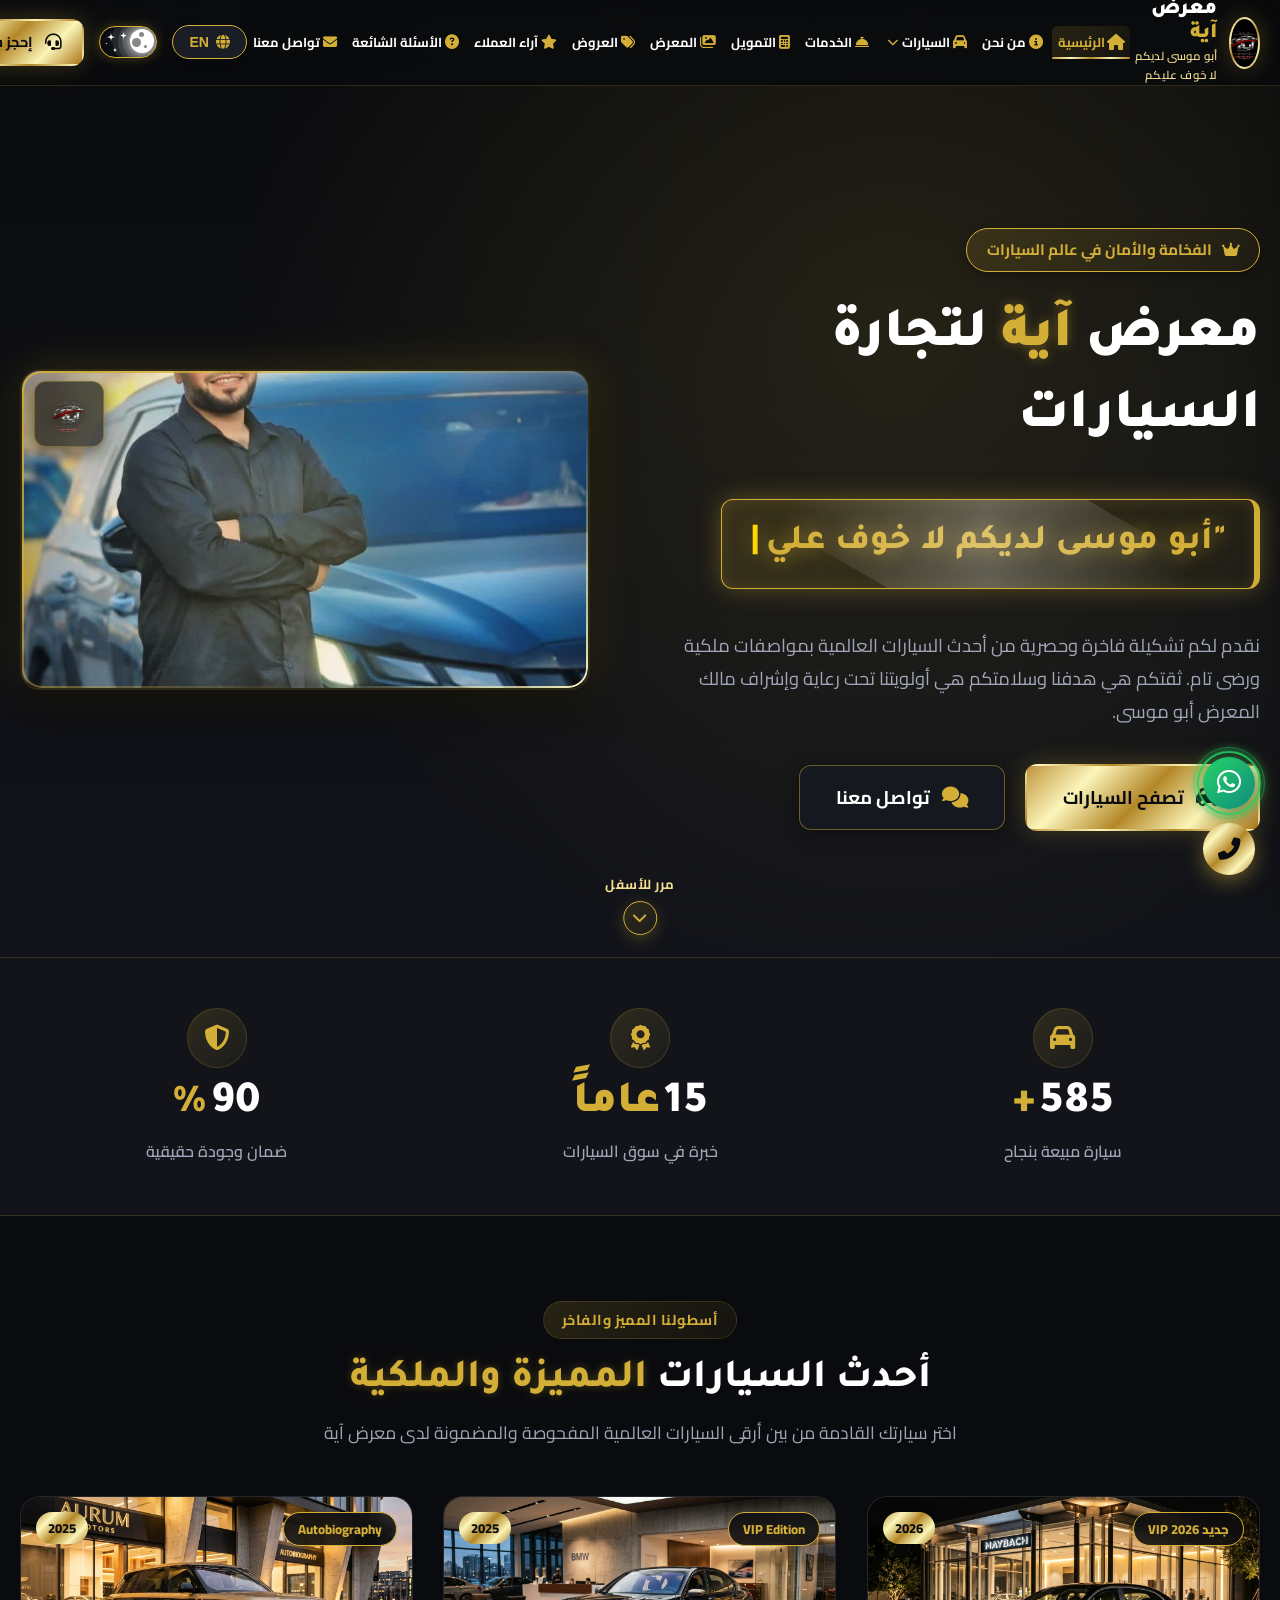
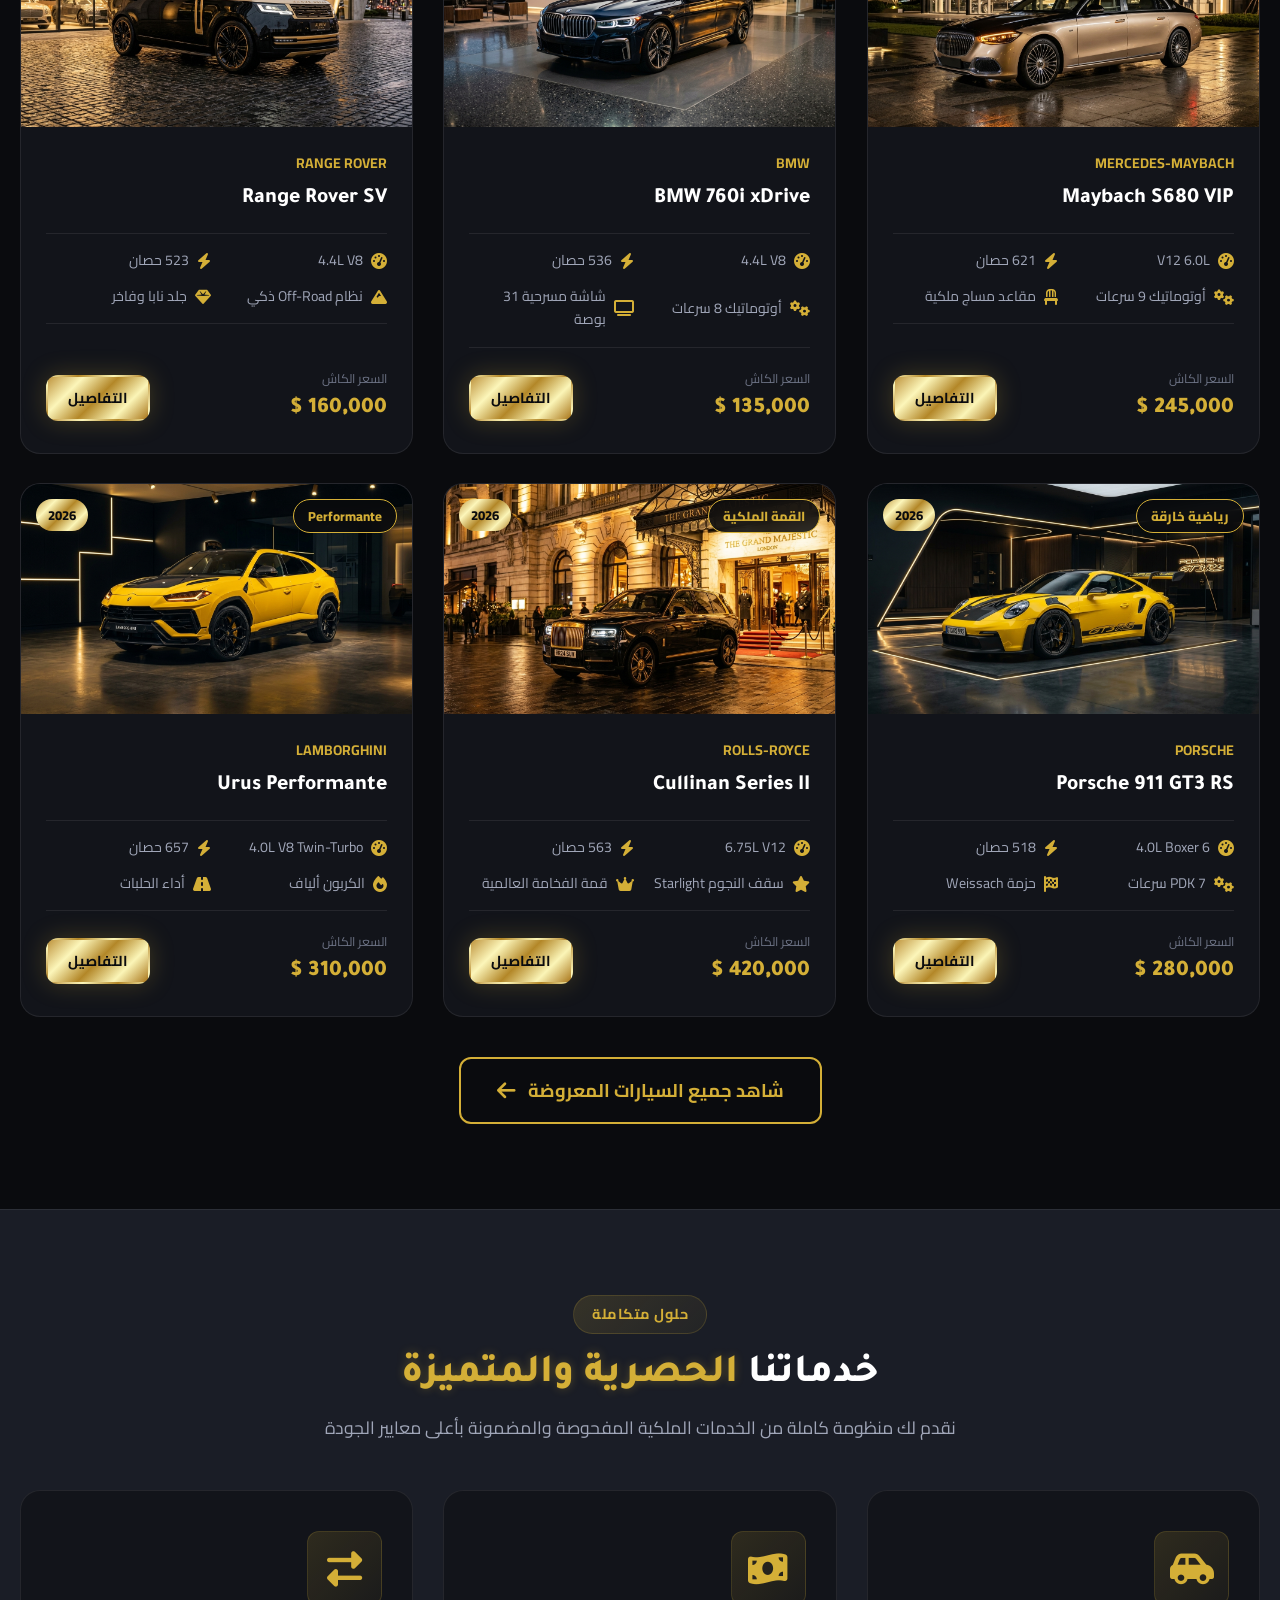
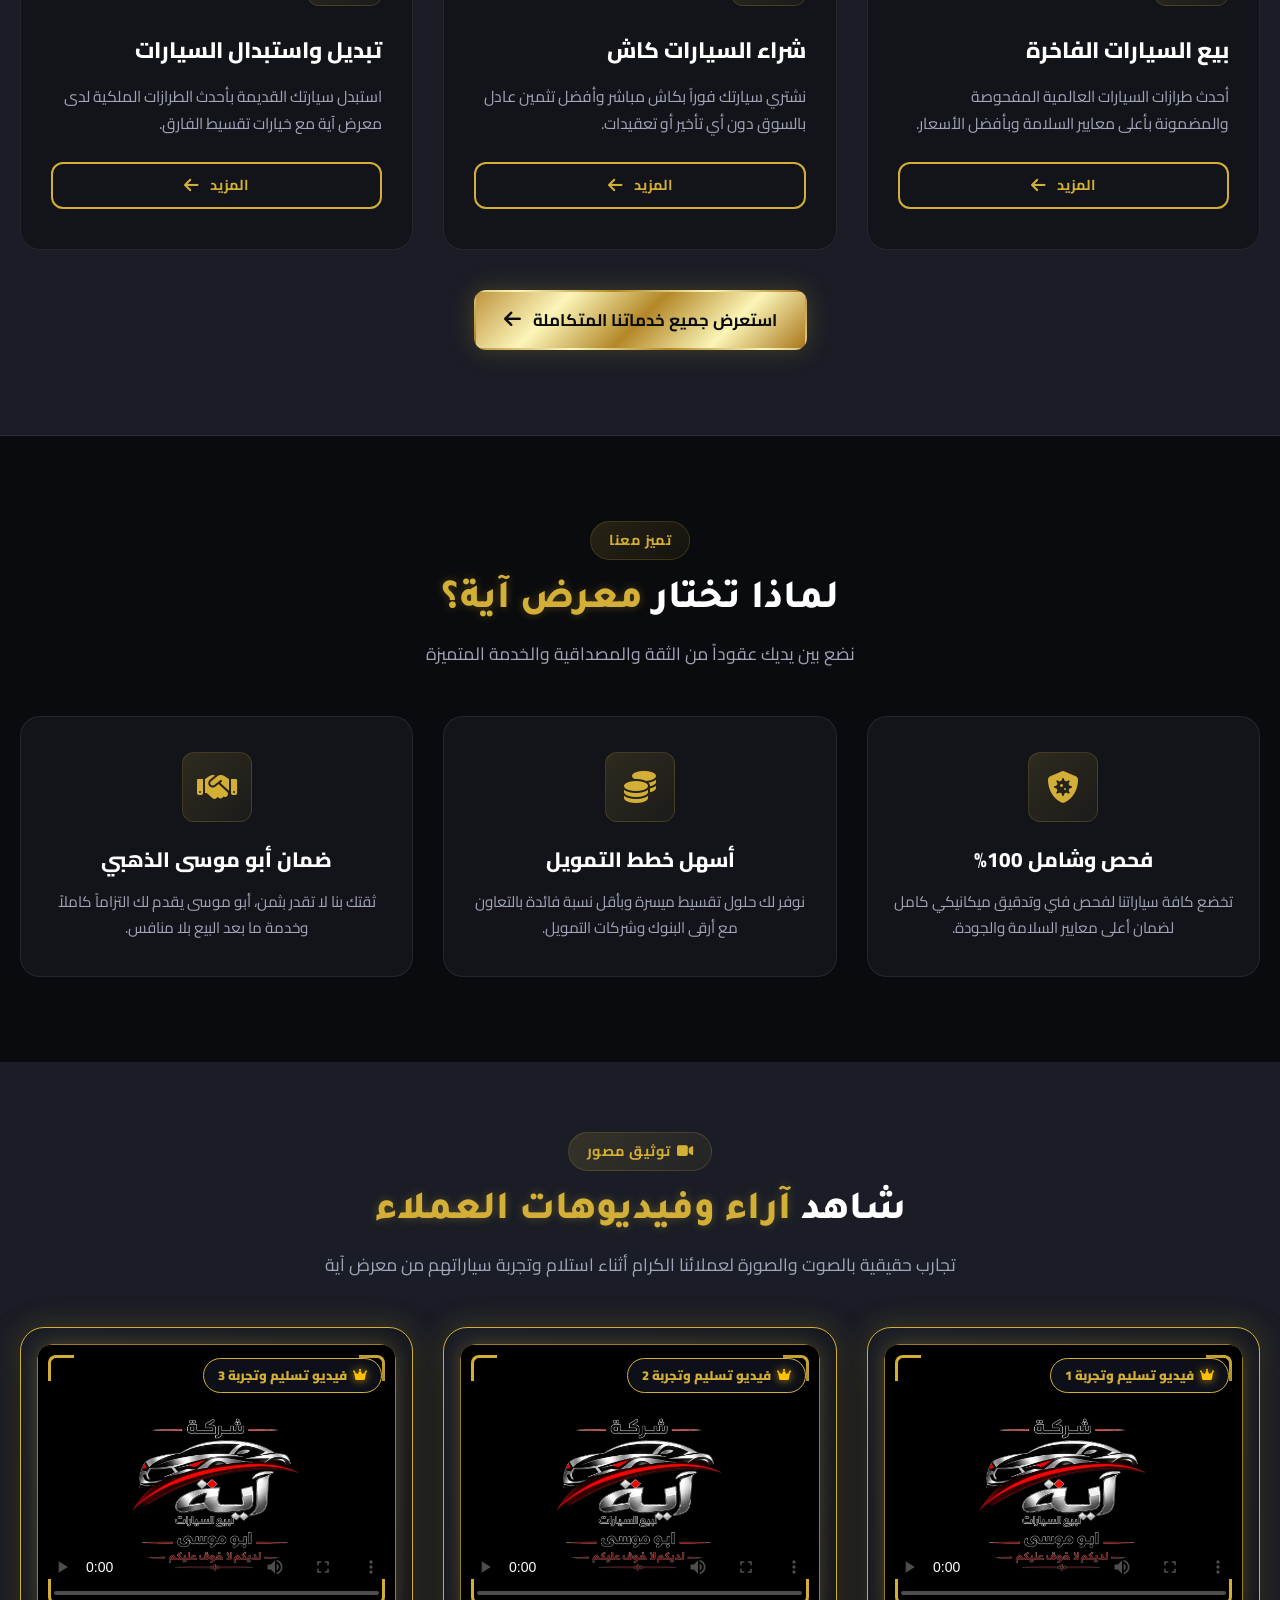
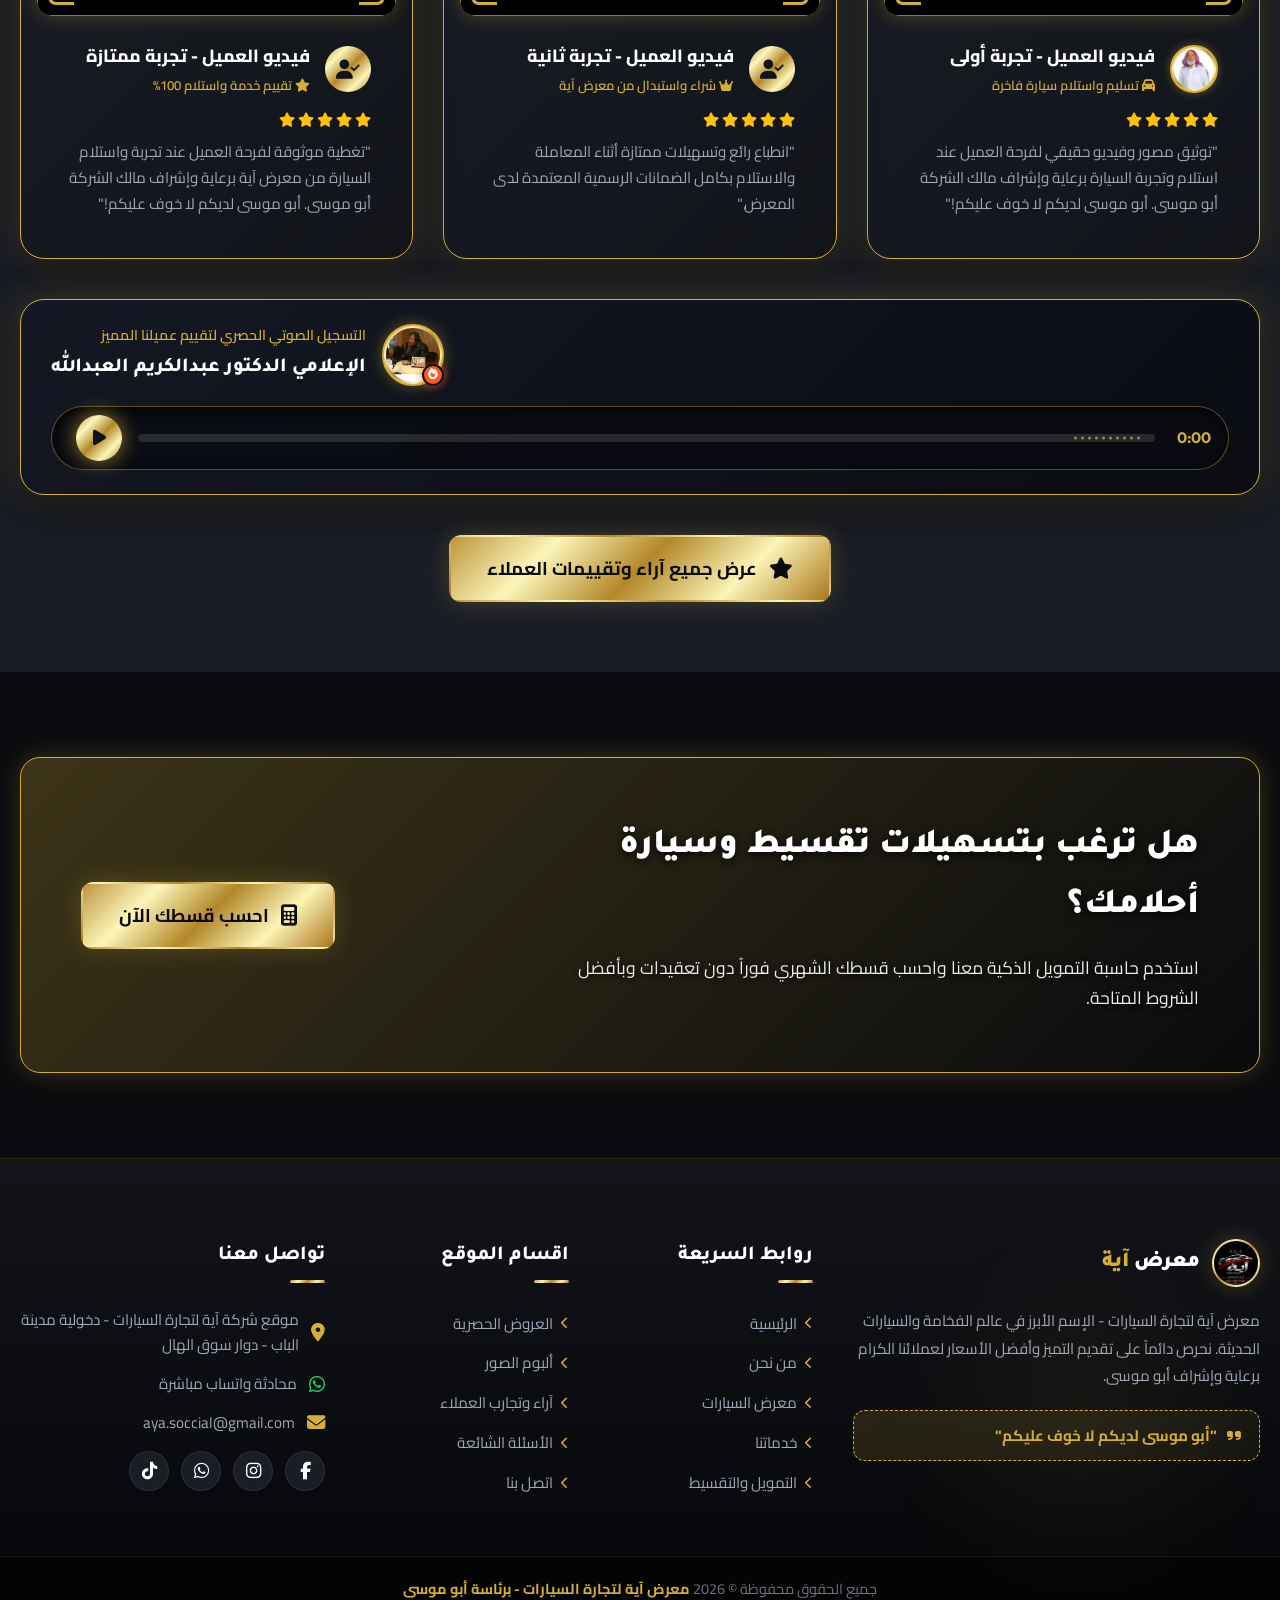
==== commit 125541e3: "Update index.html" ====
--- a/index.html
+++ b/index.html
@@ -298,9 +298,8 @@
           <!-- Video Intro Showcase Card -->
           <div class="owner-card-hero scroll-reveal">
             <div class="owner-card-bg">
-              <video class="owner-full-img owner-full-video" autoplay muted loop playsinline webkit-playsinline x5-playsinline preload="auto" poster="img/aboomussa11.jpg">
+              <video class="owner-full-img owner-full-video" autoplay muted loop playsinline webkit-playsinline x5-playsinline disablePictureInPicture disableRemotePlayback preload="auto" poster="img/aboomussa11.jpg">
                 <source src="videos/video28777123.mp4" type="video/mp4">
-                <source src="videos/video28777123.mp4.mp4" type="video/mp4">
               </video>
               <div class="owner-card-overlay"></div>
             </div>
@@ -609,7 +608,7 @@
                 <div class="royal-corner royal-corner-bl"></div>
                 <div class="royal-corner royal-corner-br"></div>
                 
-                <video controls playsinline webkit-playsinline preload="metadata" class="royal-native-video" poster="img/logo.png">
+                <video controls playsinline webkit-playsinline disablePictureInPicture disableRemotePlayback preload="metadata" class="royal-native-video" poster="img/logo.png">
                   <source src="videos/video.mp4.mp4" type="video/mp4">
                   <source src="videos/video.mp4" type="video/mp4">
                   متصفحك لا يدعم تشغيل الفيديو.
@@ -645,7 +644,7 @@
                 <div class="royal-corner royal-corner-bl"></div>
                 <div class="royal-corner royal-corner-br"></div>
                 
-                <video controls playsinline webkit-playsinline preload="metadata" class="royal-native-video" poster="img/logo.png">
+                <video controls playsinline webkit-playsinline disablePictureInPicture disableRemotePlayback preload="metadata" class="royal-native-video" poster="img/logo.png">
                   <source src="videos/video1.mp4.mp4" type="video/mp4">
                   <source src="videos/video1.mp4" type="video/mp4">
                   متصفحك لا يدعم تشغيل الفيديو.
@@ -679,7 +678,7 @@
                 <div class="royal-corner royal-corner-bl"></div>
                 <div class="royal-corner royal-corner-br"></div>
                 
-                <video controls playsinline webkit-playsinline preload="metadata" class="royal-native-video" poster="img/logo.png">
+                <video controls playsinline webkit-playsinline disablePictureInPicture disableRemotePlayback preload="metadata" class="royal-native-video" poster="img/logo.png">
                   <source src="videos/video212113.mp4" type="video/mp4">
                   <source src="videos/video212113.mp4.mp4" type="video/mp4">
                   متصفحك لا يدعم تشغيل الفيديو.
--- a/css/home.css
+++ b/css/home.css
@@ -174,7 +174,7 @@
   max-width: 660px;
   aspect-ratio: 16 / 9;
   min-height: auto;
-  background: radial-gradient(circle at 50% 50%, #141722 0%, #08090C 85%);
+  background: #0a0b0e;
   border: 2px solid var(--border-color);
   border-radius: 20px;
   padding: 0;
@@ -201,7 +201,7 @@
   display: flex;
   align-items: center;
   justify-content: center;
-  background: #06070a;
+  background: #0a0b0e;
 }
 
 /* هالة إضاءة ذهبية محيطية ناعمة خلف الفيديو لتعزيز العمق البصري */
@@ -231,13 +231,14 @@
   -webkit-transform: translateZ(0);
   backface-visibility: hidden;
   -webkit-backface-visibility: hidden;
-  will-change: transform;
   z-index: 1;
 }
 
-.owner-card-hero:hover .owner-full-img,
-.owner-card-hero:hover .owner-full-video {
-  transform: scale(1.06) translateZ(0);
+@media (hover: hover) and (pointer: fine) {
+  .owner-card-hero:hover .owner-full-img,
+  .owner-card-hero:hover .owner-full-video {
+    transform: scale(1.04) translateZ(0);
+  }
 }
 
 /* الطبقة السينمائية المحيطية الناعمة */
--- a/css/responsive.css
+++ b/css/responsive.css
@@ -143,6 +143,40 @@
   }
 
   /* شبكات وتنسيقات الجوال */
+  .owner-card-hero {
+    width: 100% !important;
+    max-width: 100% !important;
+    aspect-ratio: 16 / 9 !important;
+    background: transparent !important;
+    border-radius: 16px !important;
+    overflow: hidden !important;
+  }
+  .owner-card-hero::after,
+  .owner-card-bg::before,
+  .owner-card-overlay {
+    display: none !important;
+  }
+  .owner-card-bg,
+  .owner-full-video {
+    background: transparent !important;
+  }
+
+  /* تحسين سلاسة الفيديوهات لمنع التقطيع في الهواتف */
+  video,
+  .owner-full-video,
+  .royal-native-video,
+  .luxury-video-element {
+    will-change: auto !important;
+    transition: none !important;
+    transform: translateZ(0) !important;
+    -webkit-transform: translateZ(0) !important;
+  }
+
+  .video-corner-logo {
+    backdrop-filter: none !important;
+    -webkit-backdrop-filter: none !important;
+    background: rgba(12, 14, 18, 0.85) !important;
+  }
   .contact-hub-grid {
     grid-template-columns: 1fr !important;
     gap: 20px !important;
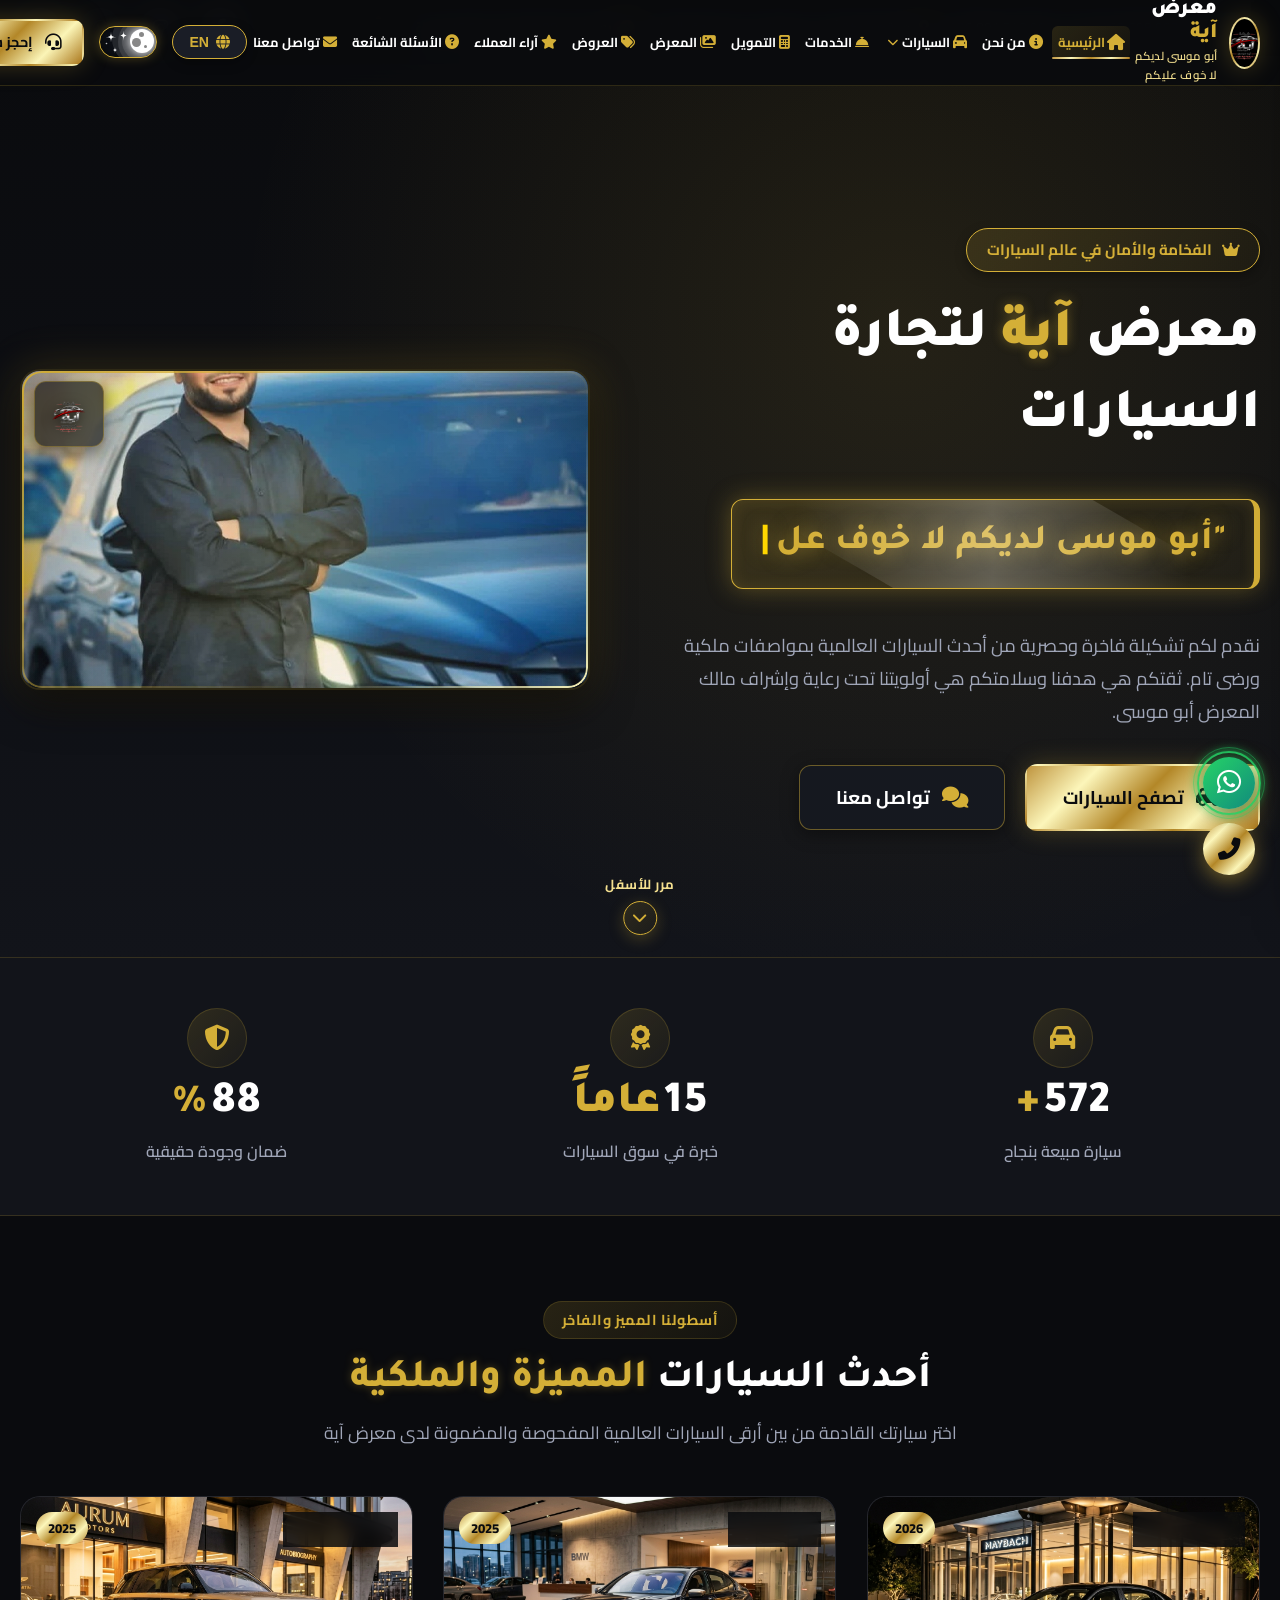
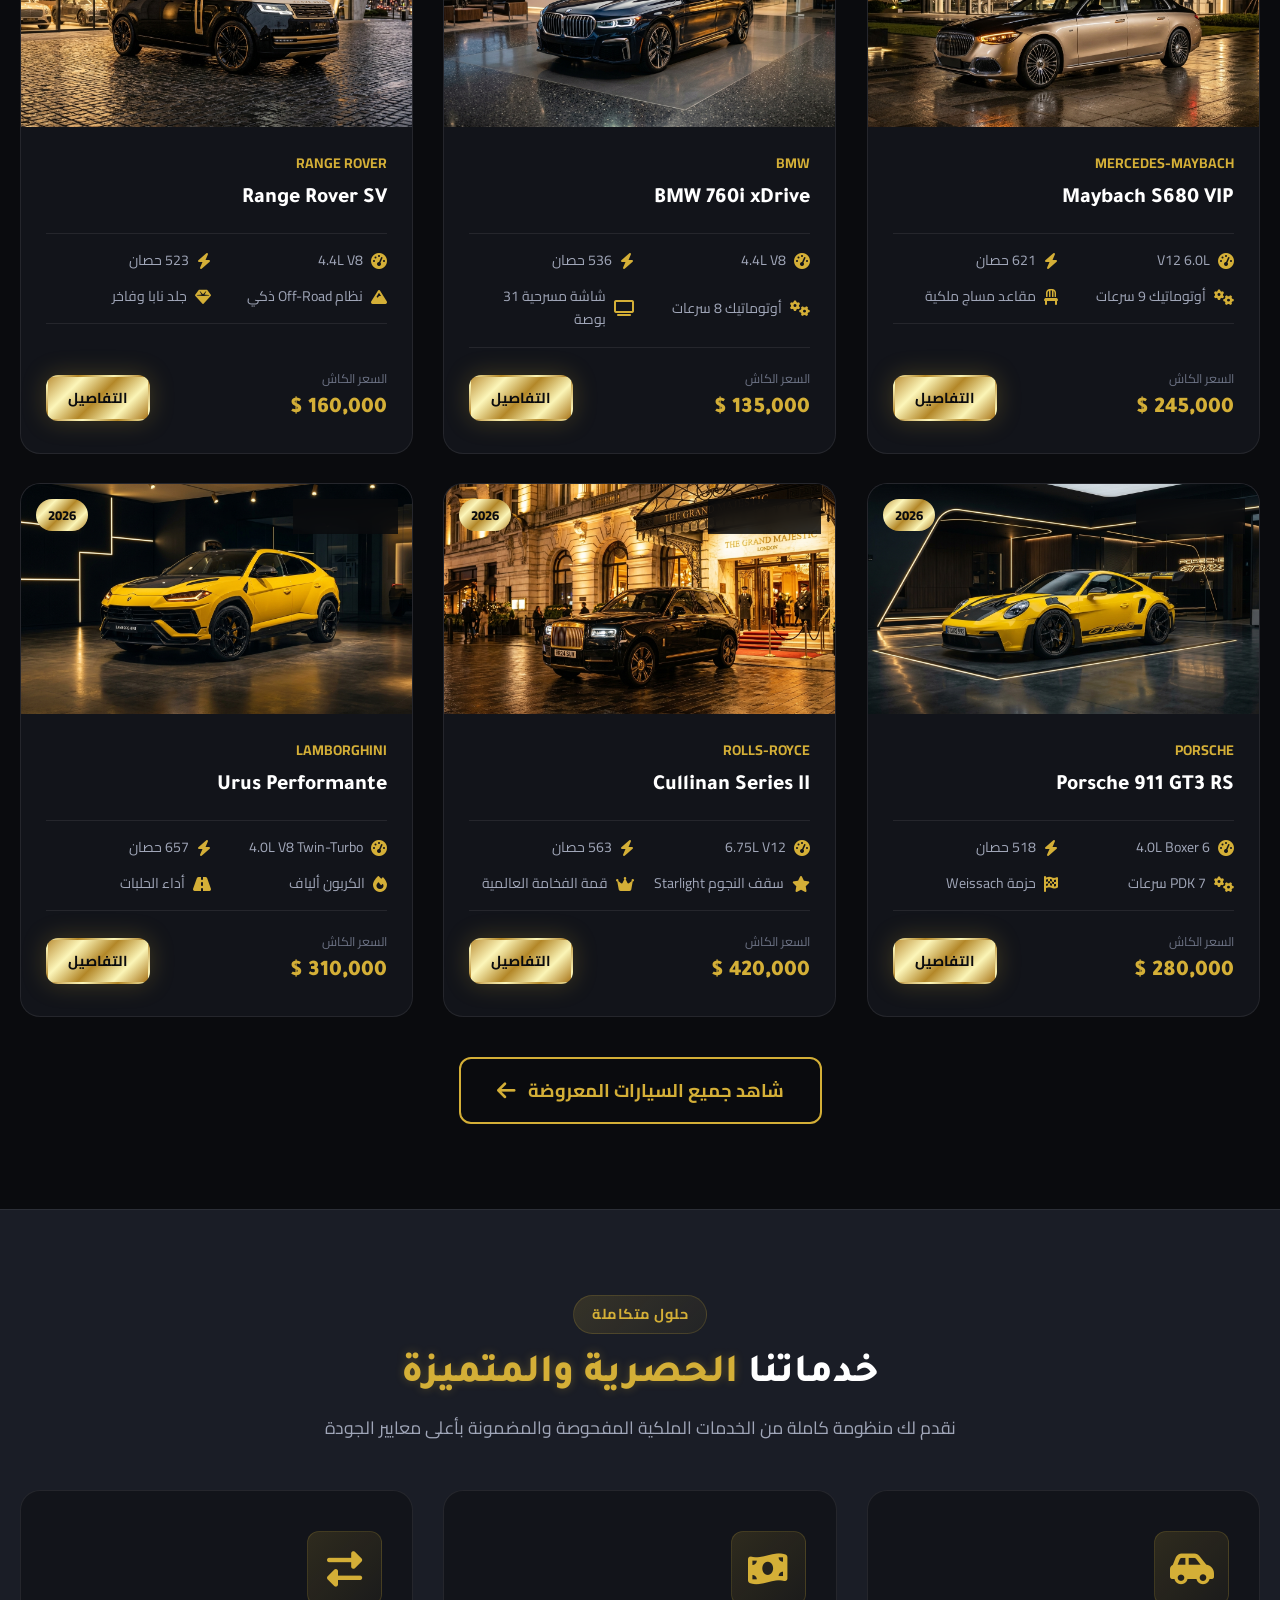
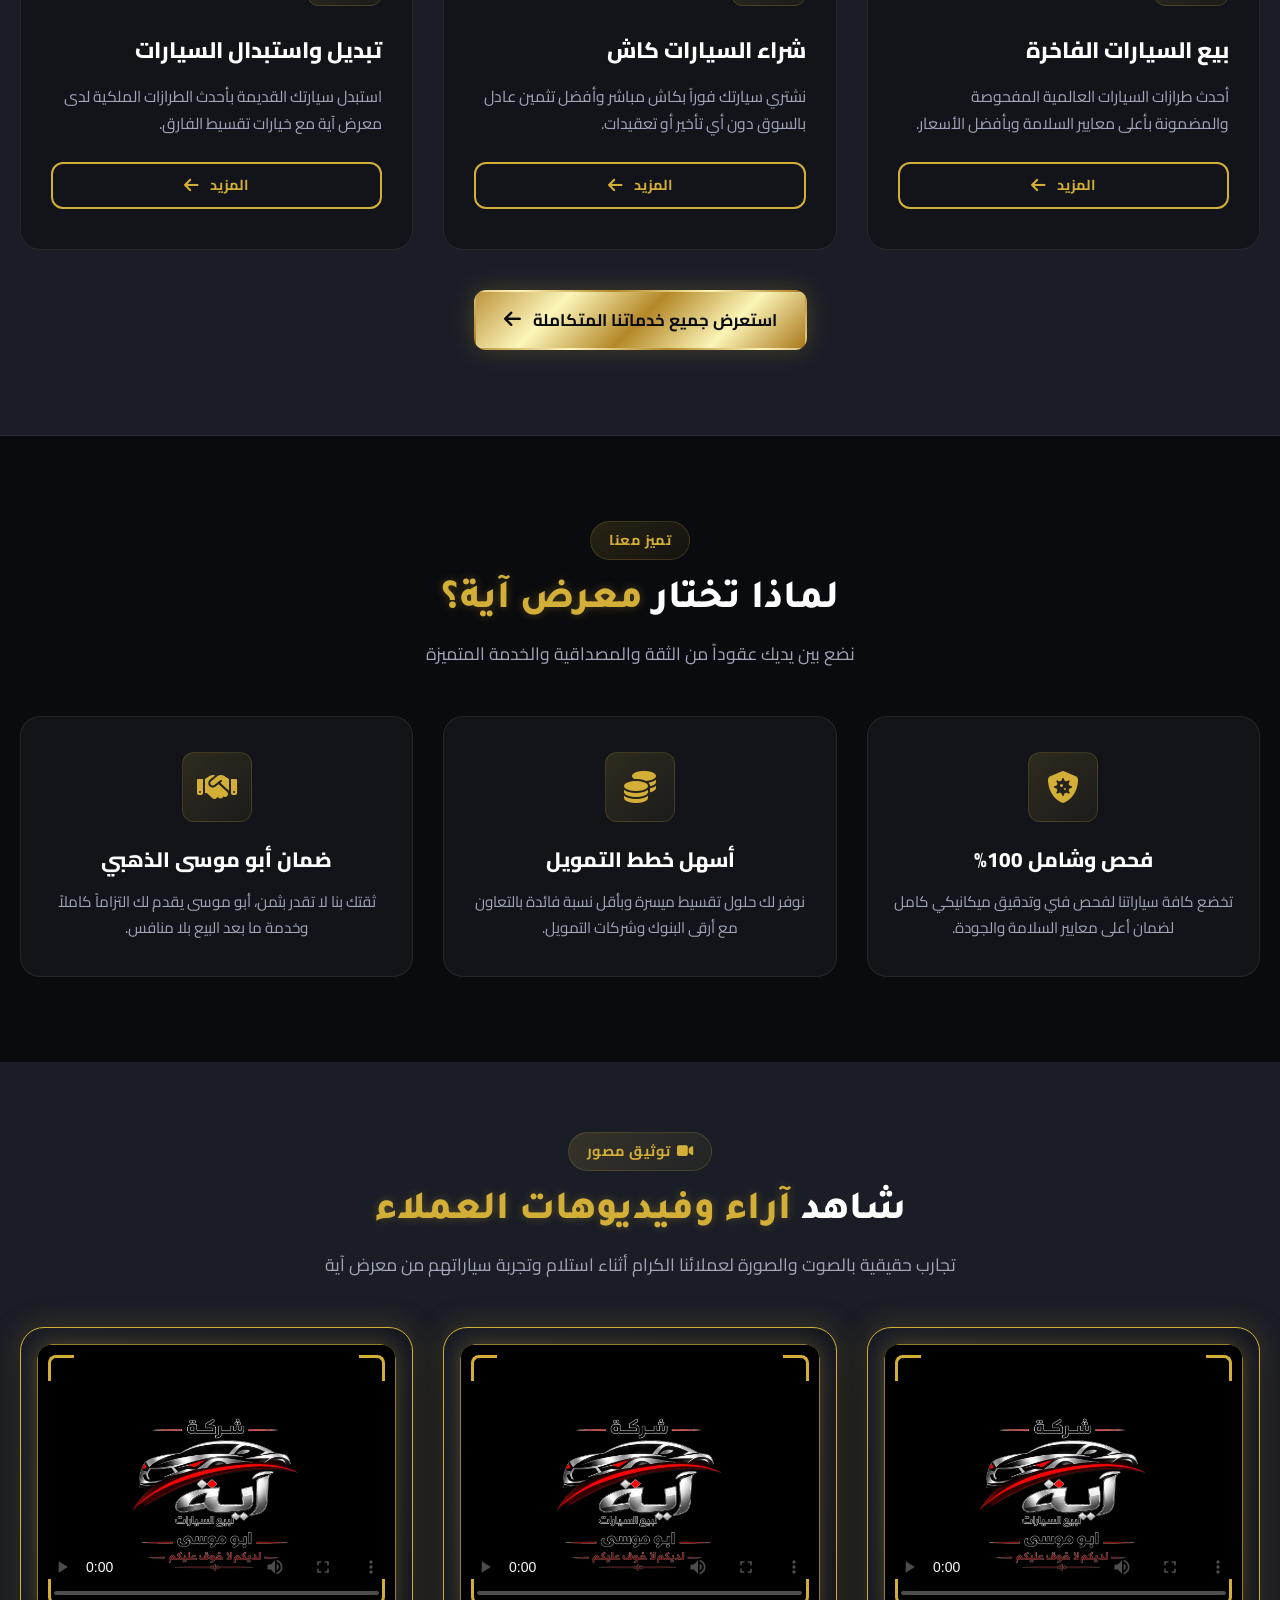
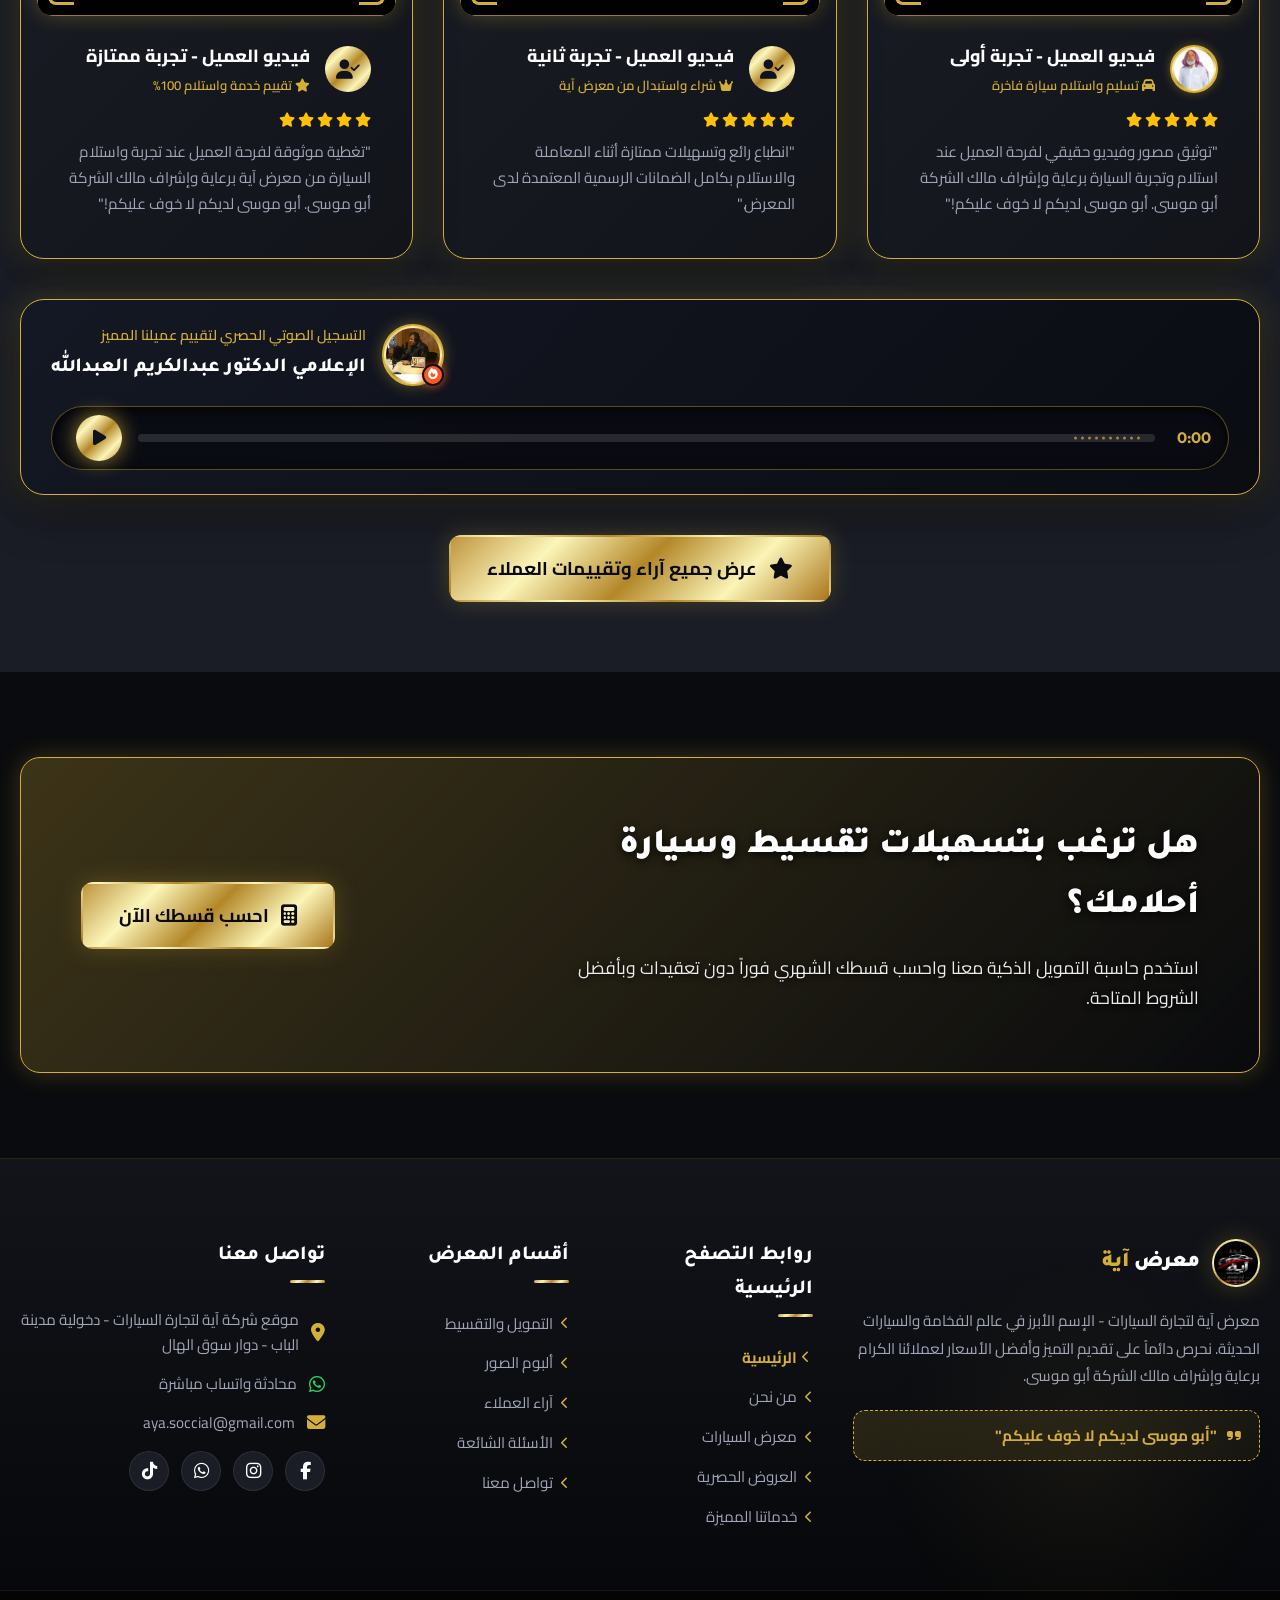
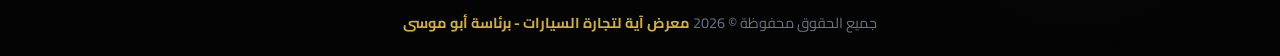
==== commit e849c06e: "Update index.html" ====
--- a/index.html
+++ b/index.html
@@ -845,6 +845,7 @@
   <script src="js/theme.js"></script>
   <script src="js/lang.js"></script>
   <script src="js/menu.js"></script>
+  <script src="js/footer.js"></script>
   <script src="js/main.js"></script>
   <script src="js/animation.js"></script>
 </body>
--- a/css/footer.css
+++ b/css/footer.css
@@ -108,6 +108,16 @@
   transform: translateX(-5px);
 }
 
+.footer-link-item a.active {
+  color: var(--gold-primary);
+  font-weight: 700;
+}
+
+.footer-link-item a.active i {
+  color: var(--gold-primary);
+  transform: translateX(-3px);
+}
+
 .footer-link-item a:hover i {
   transform: translateX(-3px);
 }
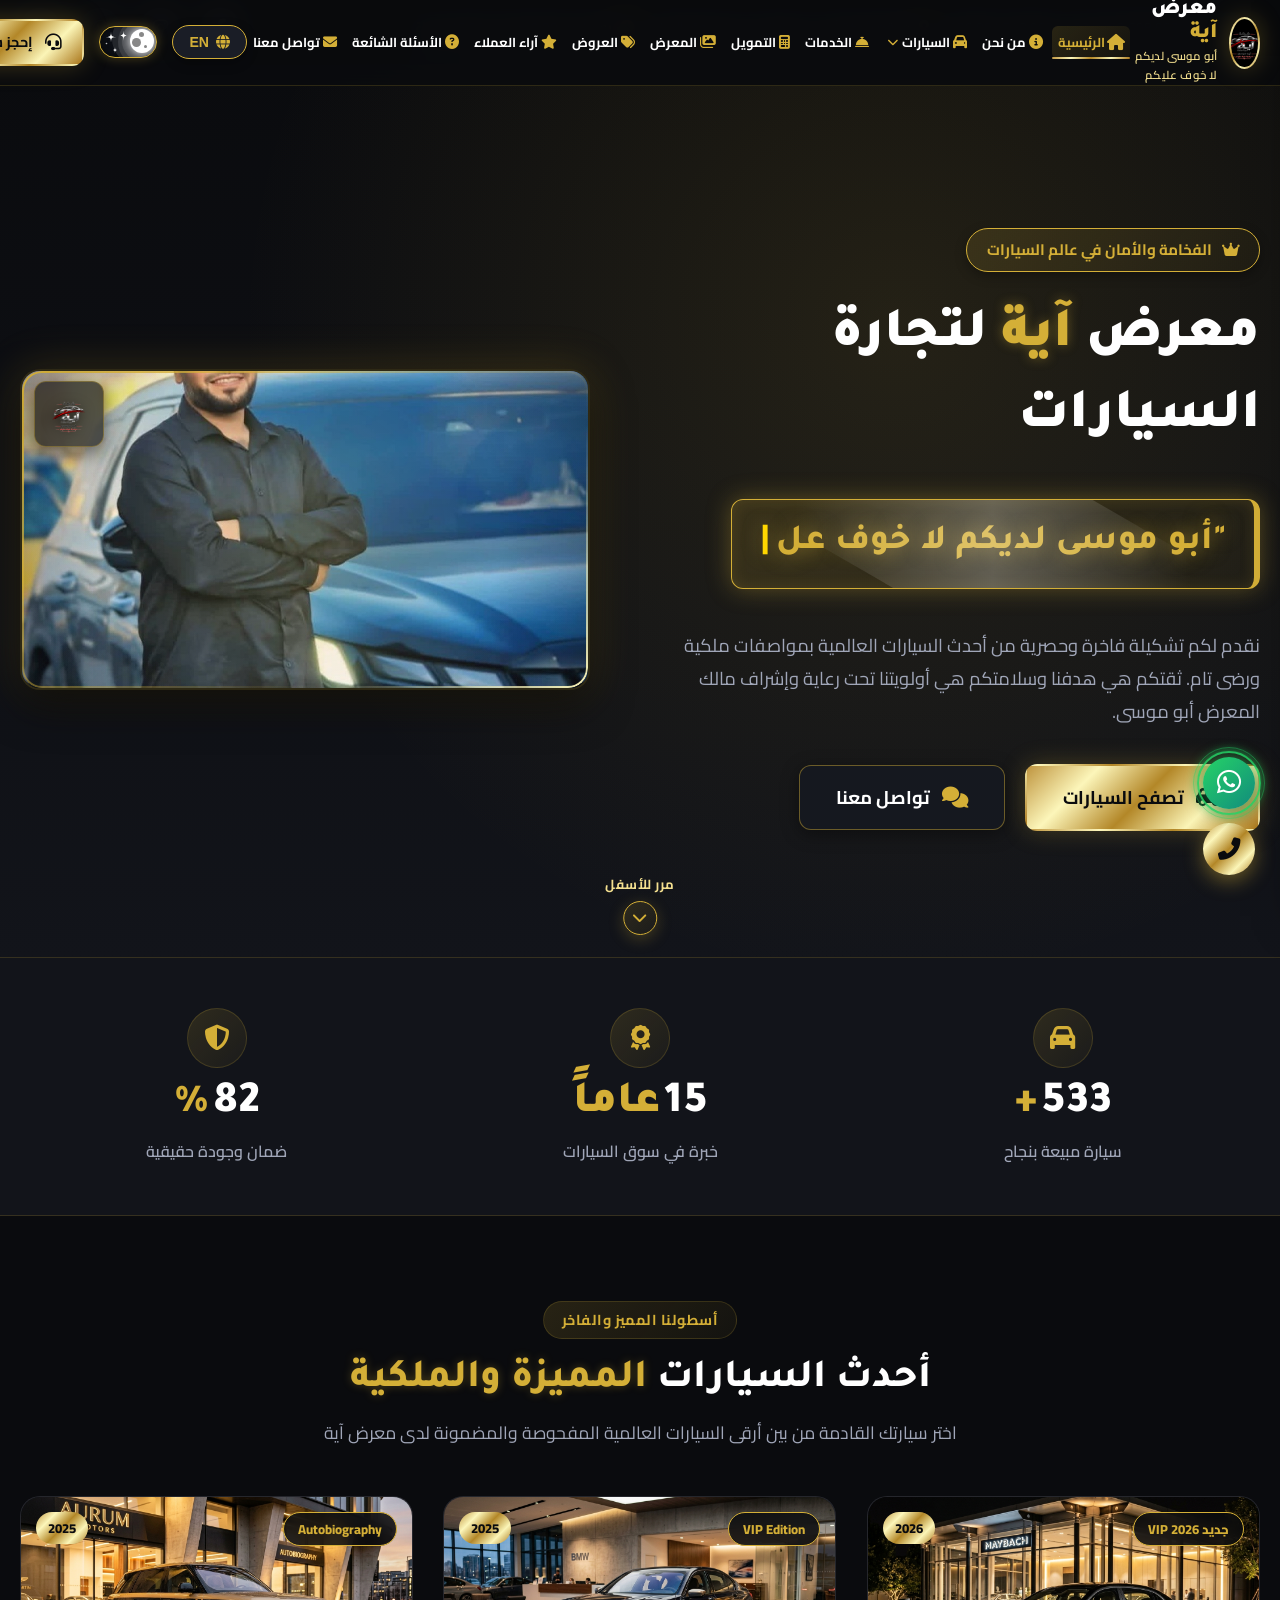
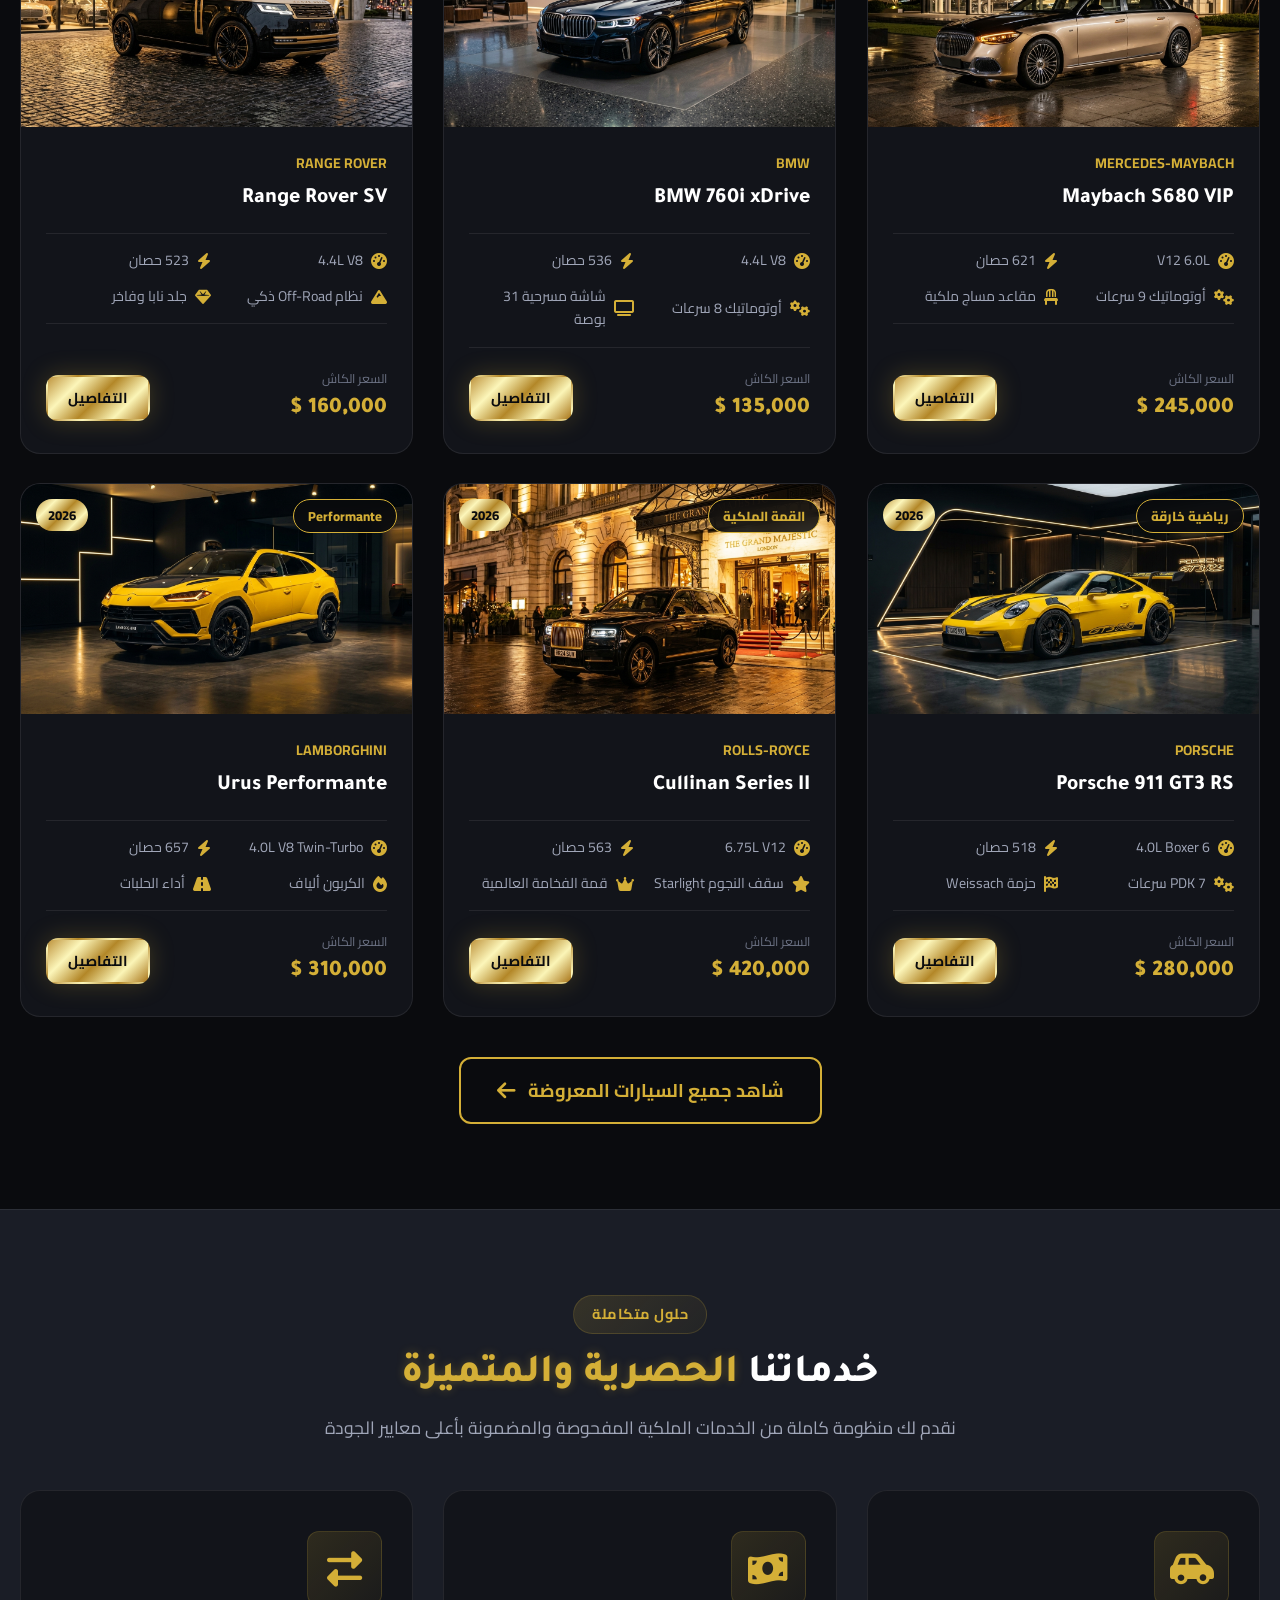
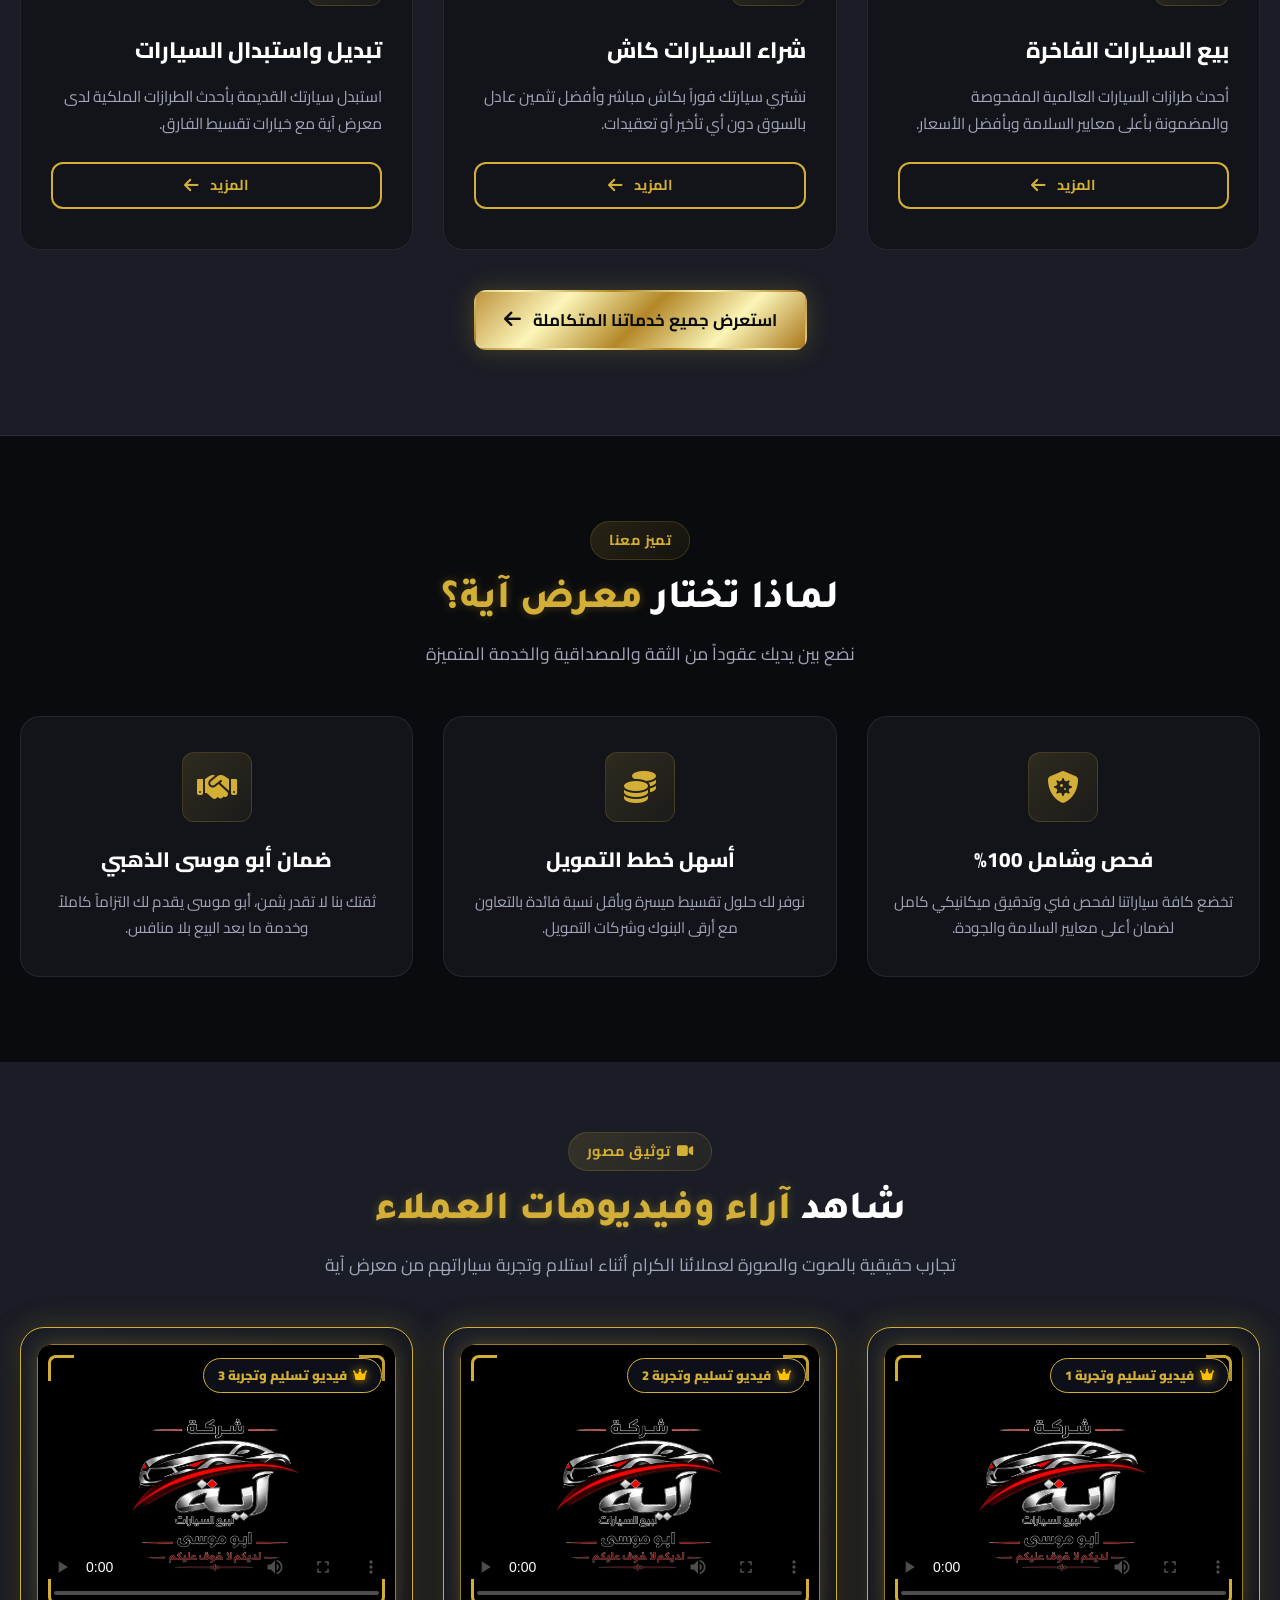
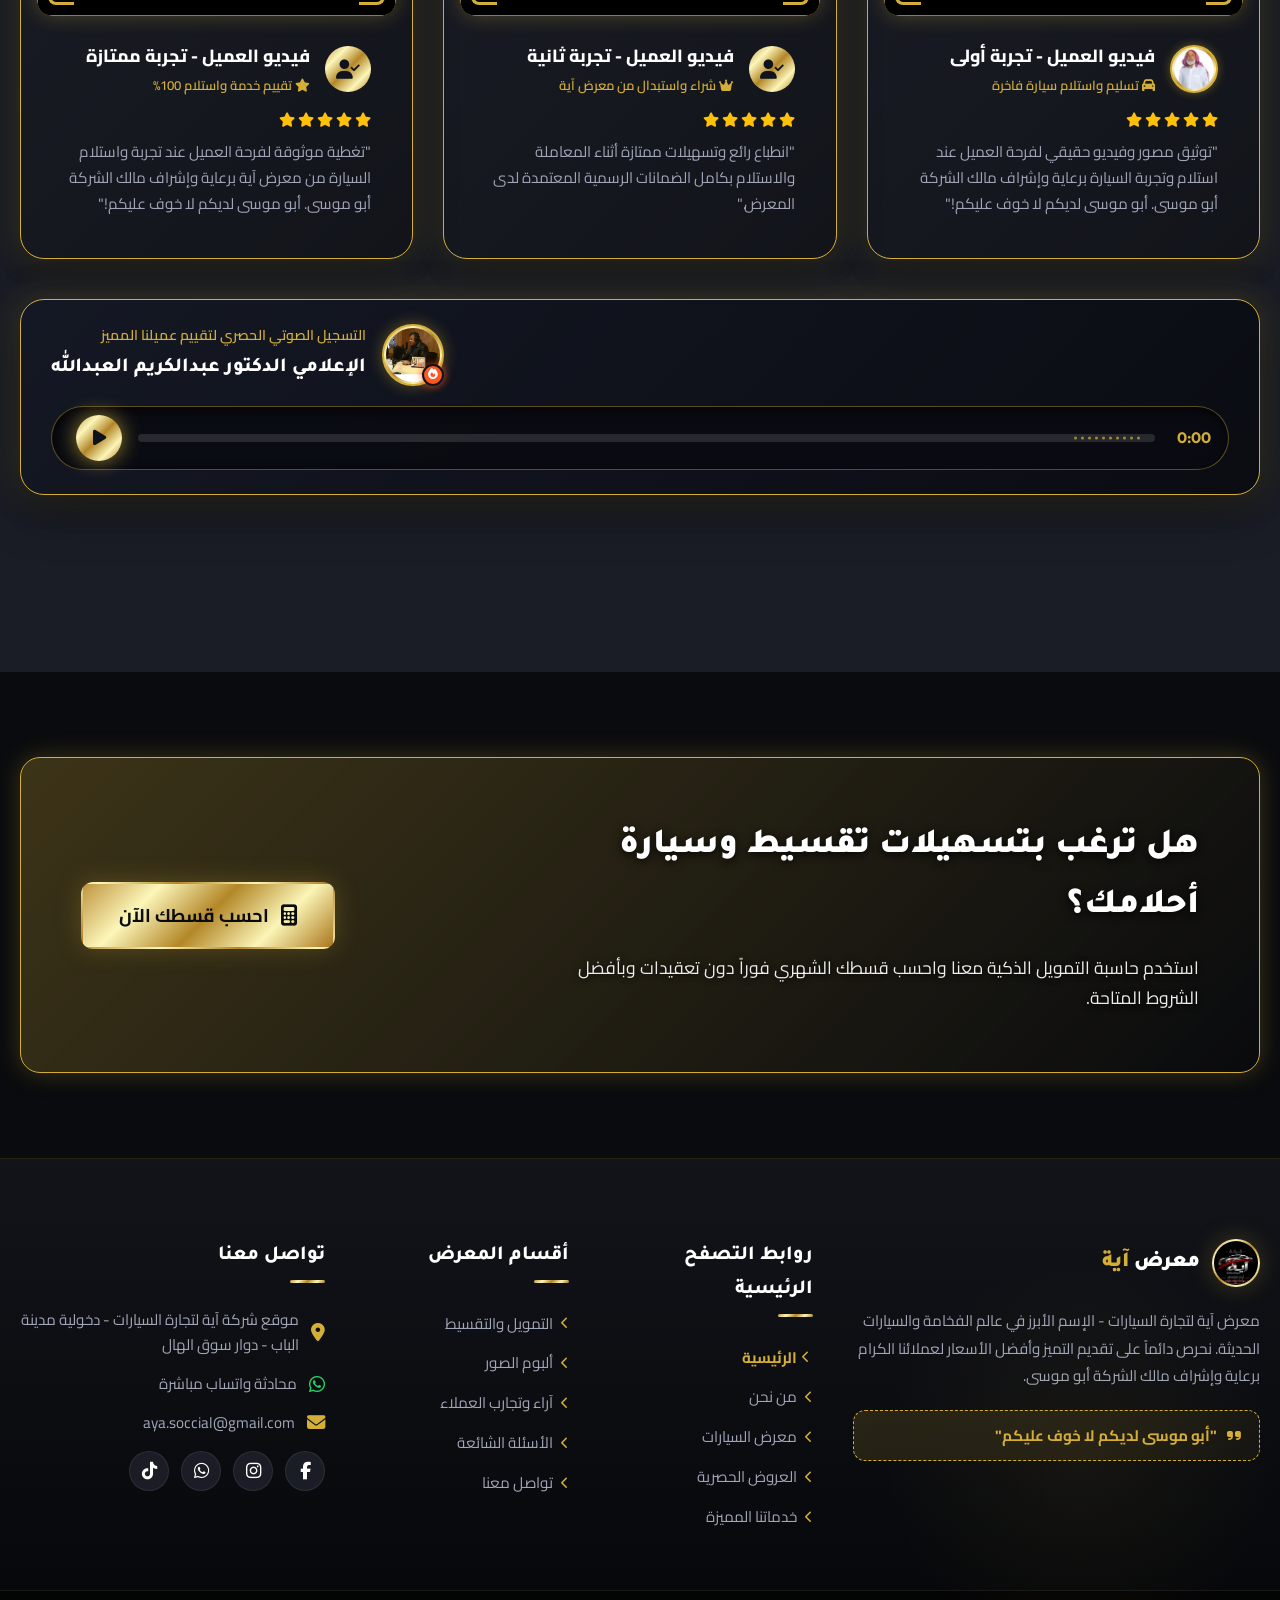
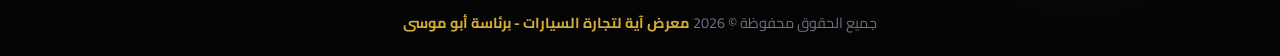
==== commit 132fbbbd: "Update index.html" ====
--- a/index.html
+++ b/index.html
@@ -713,8 +713,8 @@
                 <span class="audio-verified-badge"><i class="fas fa-fire"></i></span>
               </div>
               <div class="audio-client-text">
-                <span class="audio-subtitle">التسجيل الصوتي الحصري لتقييم عميلنا المميز</span>
-                <h3 class="audio-title">الإعلامي الدكتور عبدالكريم العبدالله</h3>
+                <span class="audio-subtitle" data-i18n="audio_testimonial_subtitle">التسجيل الصوتي الحصري لتقييم عميلنا المميز</span>
+                <h3 class="audio-title" data-i18n="dr_abdullah_title">الإعلامي الدكتور عبدالكريم العبدالله</h3>
               </div>
             </div>
           </div>
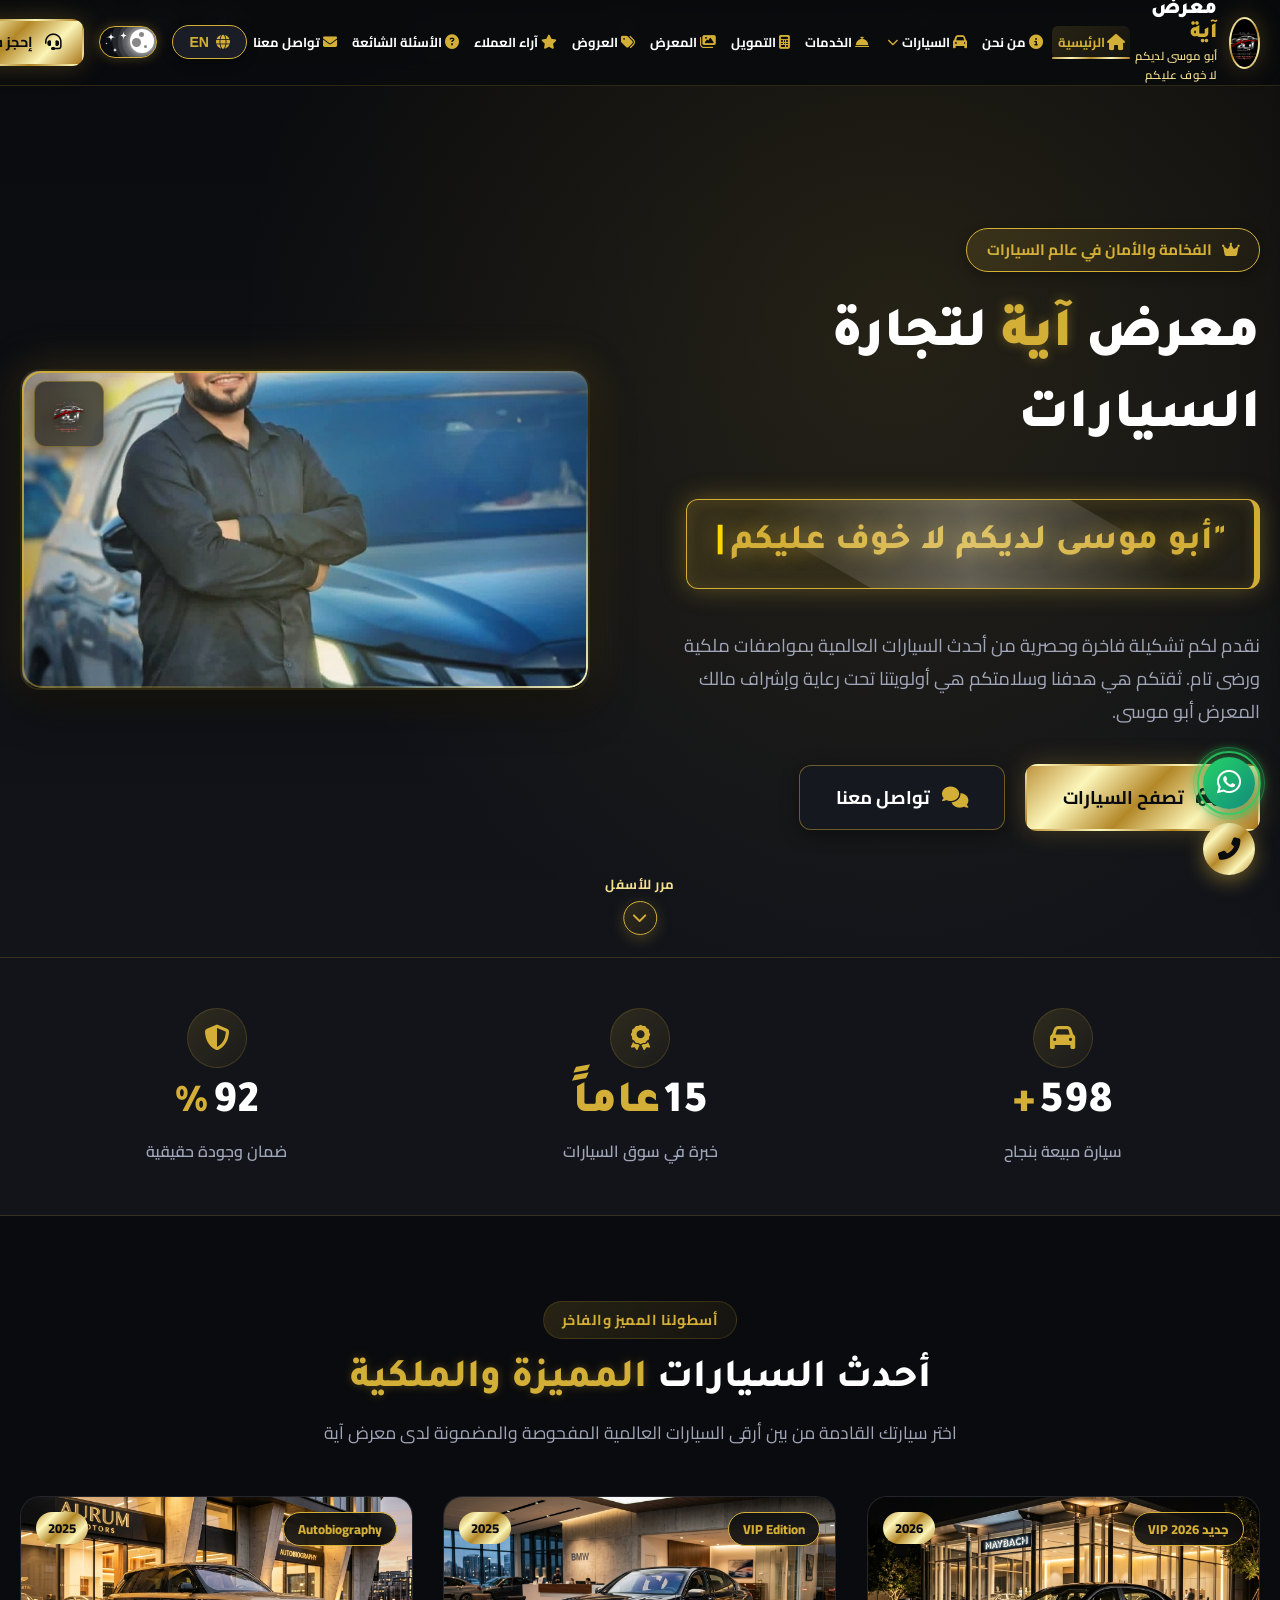
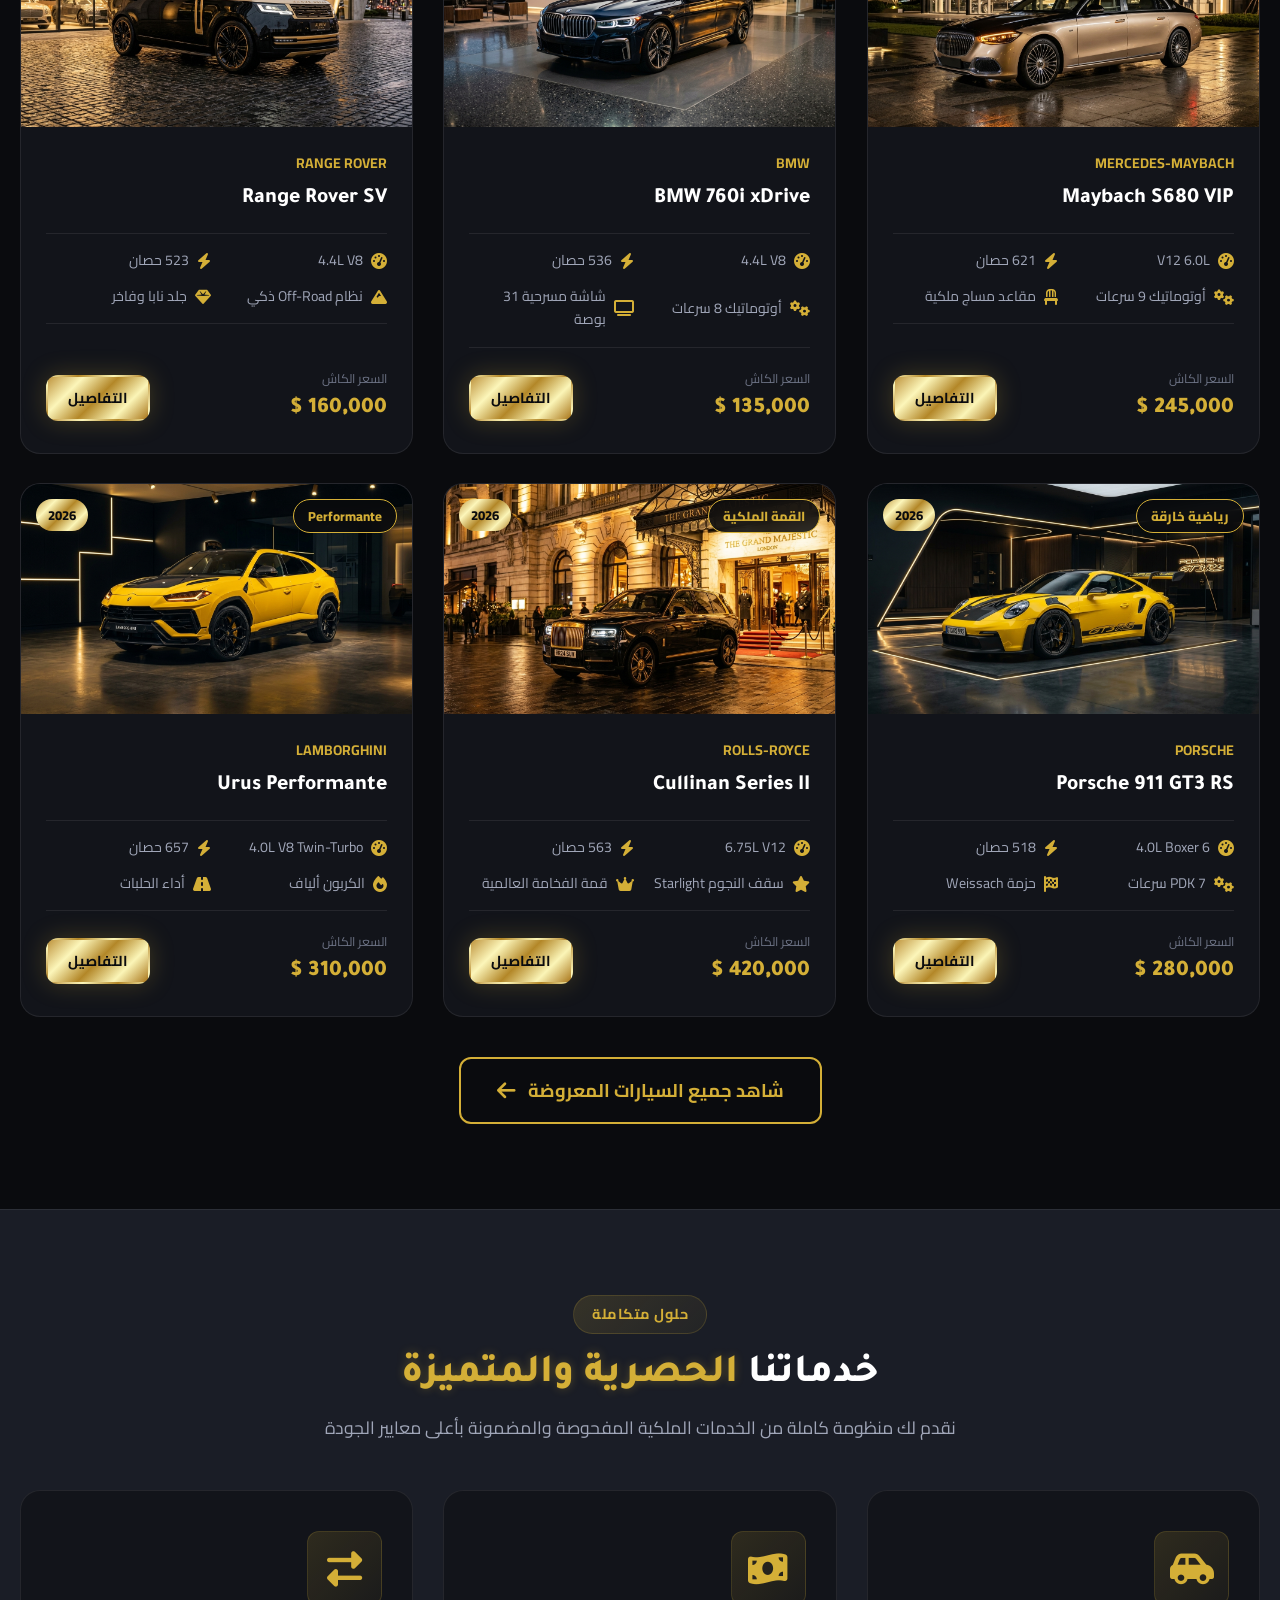
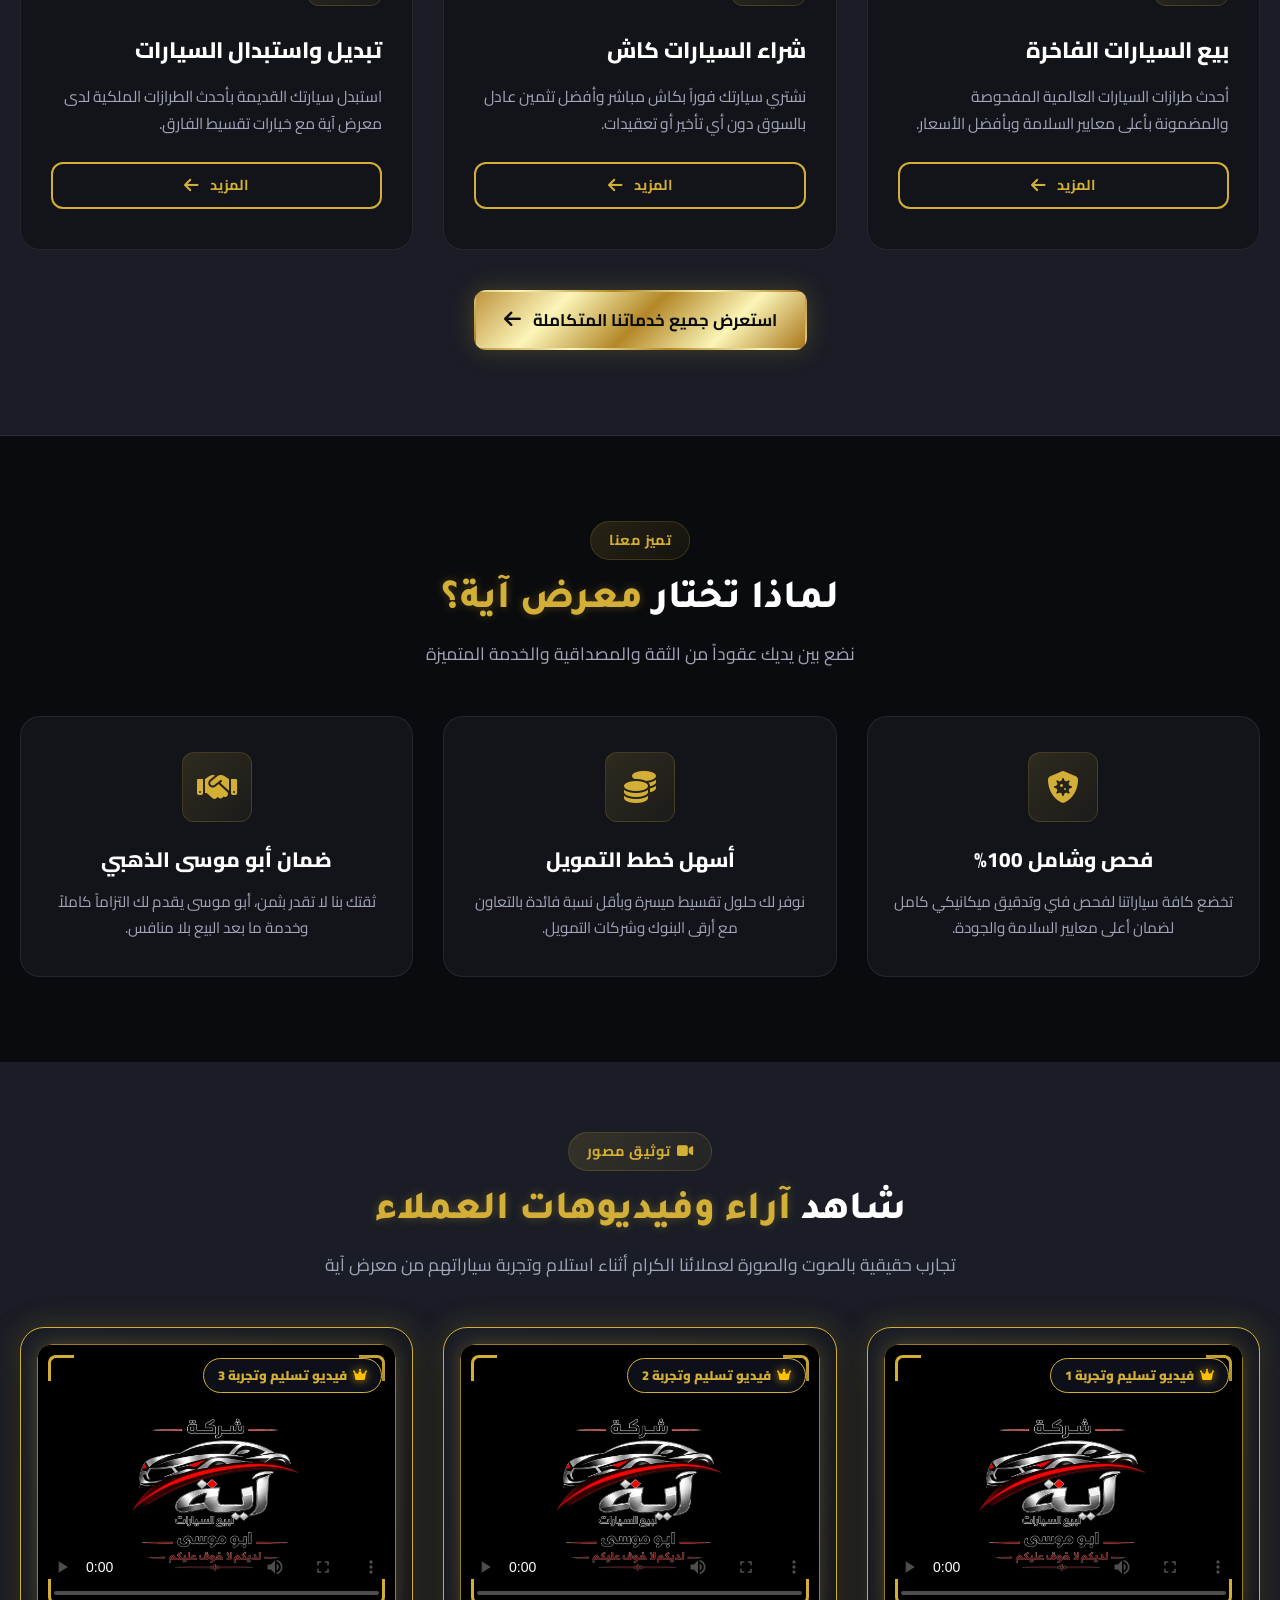
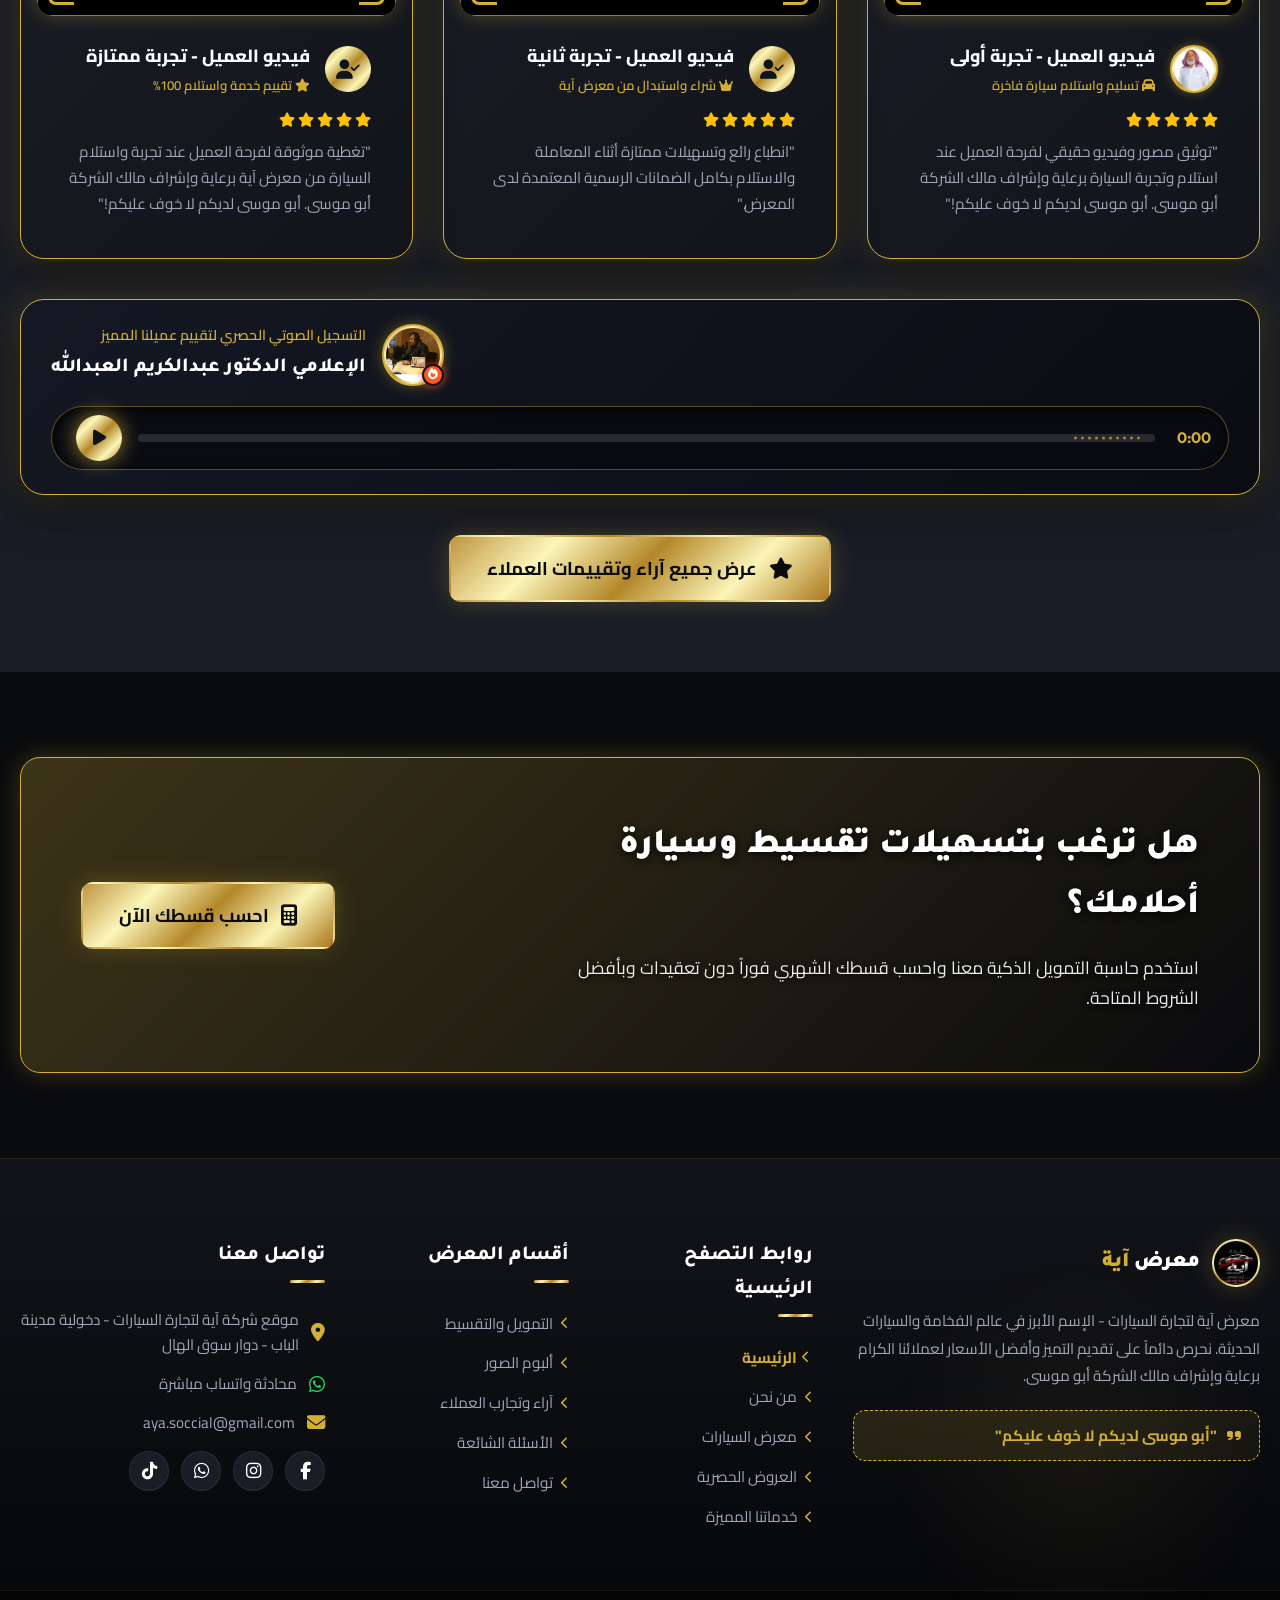
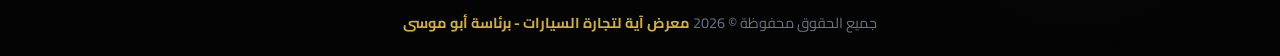
==== commit 069ef033: "Update index.html" ====
--- a/index.html
+++ b/index.html
@@ -608,7 +608,7 @@
                 <div class="royal-corner royal-corner-bl"></div>
                 <div class="royal-corner royal-corner-br"></div>
                 
-                <video controls playsinline webkit-playsinline disablePictureInPicture disableRemotePlayback preload="metadata" class="royal-native-video" poster="img/logo.png">
+                <video controls playsinline webkit-playsinline x5-playsinline x5-video-player-type="h5" x5-video-player-fullscreen="false" disablePictureInPicture disableRemotePlayback preload="metadata" class="royal-native-video" poster="img/logo.png">
                   <source src="videos/video.mp4.mp4" type="video/mp4">
                   <source src="videos/video.mp4" type="video/mp4">
                   متصفحك لا يدعم تشغيل الفيديو.
@@ -644,7 +644,7 @@
                 <div class="royal-corner royal-corner-bl"></div>
                 <div class="royal-corner royal-corner-br"></div>
                 
-                <video controls playsinline webkit-playsinline disablePictureInPicture disableRemotePlayback preload="metadata" class="royal-native-video" poster="img/logo.png">
+                <video controls playsinline webkit-playsinline x5-playsinline x5-video-player-type="h5" x5-video-player-fullscreen="false" disablePictureInPicture disableRemotePlayback preload="metadata" class="royal-native-video" poster="img/logo.png">
                   <source src="videos/video1.mp4.mp4" type="video/mp4">
                   <source src="videos/video1.mp4" type="video/mp4">
                   متصفحك لا يدعم تشغيل الفيديو.
@@ -678,7 +678,7 @@
                 <div class="royal-corner royal-corner-bl"></div>
                 <div class="royal-corner royal-corner-br"></div>
                 
-                <video controls playsinline webkit-playsinline disablePictureInPicture disableRemotePlayback preload="metadata" class="royal-native-video" poster="img/logo.png">
+                <video controls playsinline webkit-playsinline x5-playsinline x5-video-player-type="h5" x5-video-player-fullscreen="false" disablePictureInPicture disableRemotePlayback preload="metadata" class="royal-native-video" poster="img/logo.png">
                   <source src="videos/video212113.mp4" type="video/mp4">
                   <source src="videos/video212113.mp4.mp4" type="video/mp4">
                   متصفحك لا يدعم تشغيل الفيديو.
--- a/css/responsive.css
+++ b/css/responsive.css
@@ -161,7 +161,7 @@
     background: transparent !important;
   }
 
-  /* تحسين سلاسة الفيديوهات لمنع التقطيع في الهواتف */
+  /* تحسين وضوح وملء الفيديوهات لمنع التقطيع أو الهوامش السوداء في كافة المتصفحات (Mi Browser, Chrome, Safari, etc.) */
   video,
   .owner-full-video,
   .royal-native-video,
@@ -170,6 +170,42 @@
     transition: none !important;
     transform: translateZ(0) !important;
     -webkit-transform: translateZ(0) !important;
+    object-fit: cover !important;
+    -webkit-object-fit: cover !important;
+    background: transparent !important;
+    margin: 0 auto !important;
+    width: 100% !important;
+  }
+
+  .luxury-video-card {
+    width: 100% !important;
+    max-width: 100% !important;
+    margin: 0 auto !important;
+    padding: 0 !important;
+  }
+
+  .luxury-video-frame {
+    padding: 6px !important;
+    border-radius: 18px !important;
+    width: 100% !important;
+    box-sizing: border-box !important;
+    background: var(--gold-gradient) !important;
+    box-shadow: 0 12px 35px rgba(212, 175, 55, 0.35) !important;
+  }
+
+  .luxury-video-element {
+    min-height: 380px !important;
+    max-height: 68vh !important;
+    border-radius: 14px !important;
+    border: none !important;
+  }
+
+  .video-sound-btn {
+    top: 14px !important;
+    right: 14px !important;
+    padding: 7px 14px !important;
+    font-size: 0.78rem !important;
+    z-index: 25 !important;
   }
 
   .video-corner-logo {
